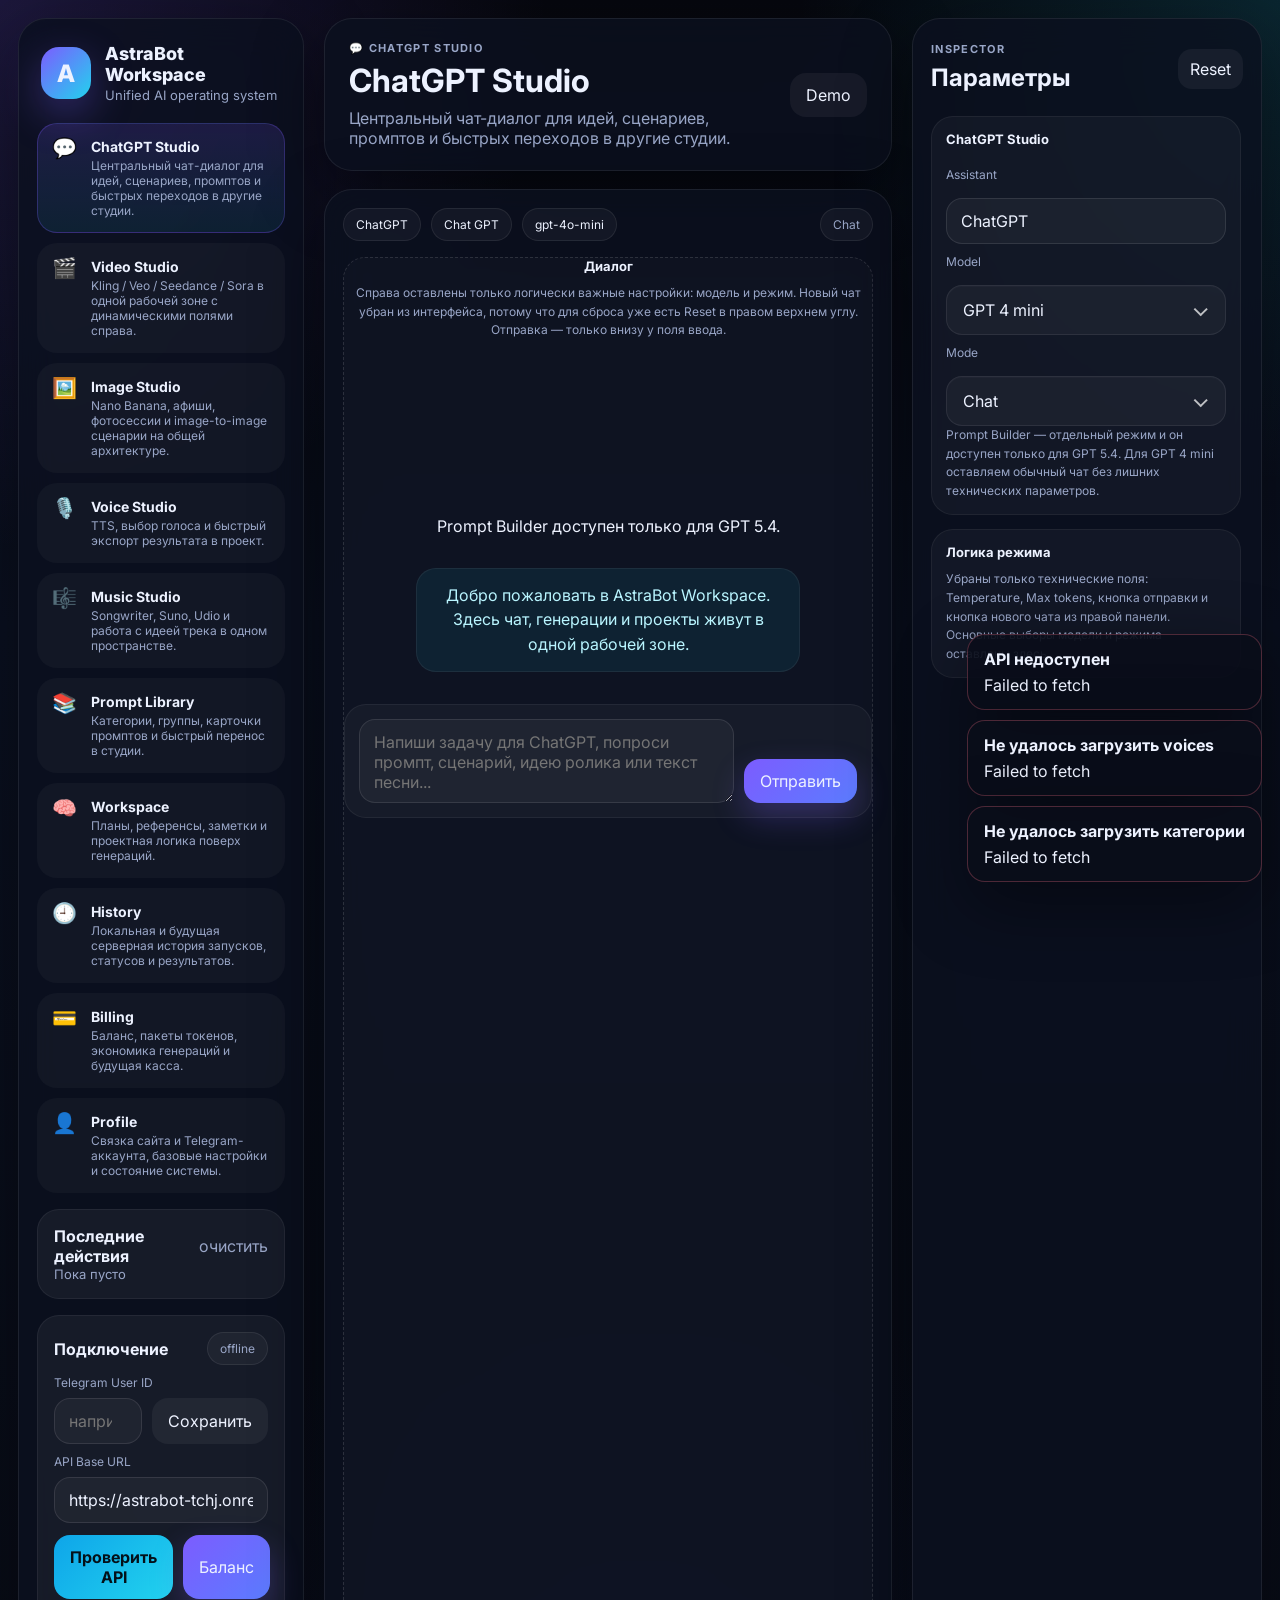
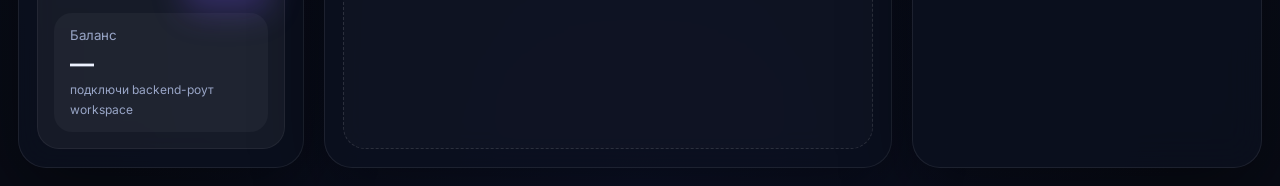
==== web_workspace_frontend/index.html @ 45129659 "Add files via upload" ====
<!doctype html>
<html lang="ru">
<head>
  <meta charset="UTF-8" />
  <meta name="viewport" content="width=device-width, initial-scale=1.0" />
  <title>AstraBot Workspace</title>
  <link rel="preconnect" href="https://fonts.googleapis.com">
  <link rel="preconnect" href="https://fonts.gstatic.com" crossorigin>
  <link href="https://fonts.googleapis.com/css2?family=Inter:wght@400;500;600;700;800&display=swap" rel="stylesheet">
  <link rel="stylesheet" href="./styles.css" />
</head>
<body>
  <div class="shell">
    <aside class="sidebar panel">
      <div class="brand">
        <div class="brand-mark">A</div>
        <div>
          <div class="brand-title">AstraBot Workspace</div>
          <div class="brand-subtitle">Unified AI operating system</div>
        </div>
      </div>

      <nav class="studio-nav" id="studioNav"></nav>

      <div class="soft-panel recent-card">
        <div class="card-head">
          <strong>Последние действия</strong>
          <button id="clearRunsBtn" class="link-btn">очистить</button>
        </div>
        <div id="recentRuns" class="recent-list empty-state">Пока пусто</div>
      </div>

      <div class="account-card soft-panel">
        <div class="card-head">
          <strong>Подключение</strong>
          <span id="apiStatus" class="badge muted">offline</span>
        </div>
        <label class="label">Telegram User ID</label>
        <div class="inline-row">
          <input id="telegramUserId" type="number" placeholder="например 123456789">
          <button id="saveSettingsBtn" class="btn ghost">Сохранить</button>
        </div>
        <label class="label">API Base URL</label>
        <input id="apiBaseUrl" type="text" placeholder="https://astrabot-tchj.onrender.com">
        <div class="actions two-up compact-gap">
          <button id="checkApiBtn" class="btn secondary">Проверить API</button>
          <button id="loadBalanceBtn" class="btn primary">Баланс</button>
        </div>
        <div class="balance-block">
          <small>Баланс</small>
          <strong id="balanceValue">—</strong>
          <span id="balanceHint">подключи backend-роут workspace</span>
        </div>
      </div>
    </aside>

    <main class="stage">
      <header class="topbar panel">
        <div>
          <div class="eyebrow" id="headerEyebrow">Creative AI studio</div>
          <h1 id="headerTitle">ChatGPT Studio</h1>
          <p id="headerSubtitle">Единая рабочая зона: диалоги, генерации, планы, файлы и история.</p>
        </div>
        <div class="topbar-actions">
          <button id="seedDemoBtn" class="btn ghost">Demo</button>
          <button id="globalRunBtn" class="btn primary">Запустить</button>
        </div>
      </header>

      <section class="workspace-shell panel">
        <div class="workspace-topline">
          <div class="workspace-meta">
            <span class="meta-pill" id="metaStudio">Studio</span>
            <span class="meta-pill" id="metaProvider">Provider</span>
            <span class="meta-pill" id="metaModel">Model</span>
          </div>
          <div class="workspace-meta-right">
            <span class="meta-pill subtle" id="metaMode">Mode</span>
          </div>
        </div>

        <div id="workspaceBody" class="workspace-body"></div>
      </section>
    </main>

    <aside class="inspector panel">
      <div class="inspector-head">
        <div>
          <small class="eyebrow">Inspector</small>
          <h2>Параметры</h2>
        </div>
        <button id="resetStudioBtn" class="btn ghost small">Reset</button>
      </div>
      <div id="inspectorBody" class="inspector-body"></div>
    </aside>
  </div>

  <div id="toastStack" class="toast-stack"></div>
  <script src="./app.js"></script>
</body>
</html>
---- web_workspace_frontend/styles.css ----
:root {
  --bg: #070a13;
  --bg-2: #0d1220;
  --panel: rgba(11, 16, 31, 0.82);
  --panel-2: rgba(255,255,255,0.05);
  --panel-3: rgba(255,255,255,0.035);
  --stroke: rgba(255,255,255,0.08);
  --stroke-strong: rgba(124, 92, 255, 0.34);
  --text: #edf2ff;
  --muted: #99a6c7;
  --primary: #7c5cff;
  --primary-2: #22d3ee;
  --success: #34d399;
  --danger: #fb7185;
  --warning: #fbbf24;
  --shadow: 0 22px 70px rgba(0,0,0,0.42);
  --radius-xl: 28px;
  --radius-lg: 22px;
  --radius-md: 18px;
  --radius-sm: 14px;
}
* { box-sizing: border-box; }
html, body {
  margin: 0;
  min-height: 100%;
  color: var(--text);
  font-family: Inter, system-ui, -apple-system, BlinkMacSystemFont, "Segoe UI", sans-serif;
  background:
    radial-gradient(circle at 0% 0%, rgba(124,92,255,0.19), transparent 25%),
    radial-gradient(circle at 100% 0%, rgba(34,211,238,0.15), transparent 22%),
    radial-gradient(circle at 50% 100%, rgba(18,28,70,0.35), transparent 28%),
    linear-gradient(180deg, #06070e, #0a1020 35%, #080b15 100%);
}
button, input, select, textarea { font: inherit; }
button { cursor: pointer; }
a { color: inherit; }
input, select, textarea {
  width: 100%;
  border: 1px solid var(--stroke);
  background: rgba(255,255,255,0.045);
  color: var(--text);
  border-radius: 16px;
  padding: 13px 14px;
  outline: none;
  transition: .2s ease border-color, .2s ease background, .2s ease transform;
}
input:focus, select:focus, textarea:focus {
  border-color: rgba(124,92,255,.65);
  background: rgba(255,255,255,0.06);
}
textarea { resize: vertical; min-height: 110px; }
.shell {
  min-height: 100vh;
  display: grid;
  grid-template-columns: 310px minmax(0, 1fr) 380px;
  gap: 20px;
  padding: 18px;
}
.panel {
  background: var(--panel);
  border: 1px solid var(--stroke);
  border-radius: var(--radius-xl);
  backdrop-filter: blur(18px);
  box-shadow: var(--shadow);
}
.soft-panel {
  background: var(--panel-2);
  border: 1px solid rgba(255,255,255,0.06);
  border-radius: var(--radius-lg);
}
.sidebar, .inspector { padding: 18px; display: flex; flex-direction: column; gap: 16px; min-height: calc(100vh - 36px); }
.stage { display: grid; grid-template-rows: auto 1fr; gap: 18px; min-height: calc(100vh - 36px); }
.topbar { padding: 22px 24px; display: flex; justify-content: space-between; gap: 18px; align-items: center; }
.brand { display: flex; align-items: center; gap: 14px; padding: 6px 4px 4px; }
.brand-mark {
  width: 52px; height: 52px; border-radius: 18px; display: grid; place-items: center; font-weight: 800; font-size: 24px;
  background: linear-gradient(135deg, var(--primary), var(--primary-2)); box-shadow: 0 14px 40px rgba(124,92,255,.34);
}
.brand-title { font-size: 18px; font-weight: 800; }
.brand-subtitle, .eyebrow, .muted, .helper, .empty-copy, .meta-copy { color: var(--muted); }
.brand-subtitle { font-size: 13px; margin-top: 2px; }
.eyebrow { text-transform: uppercase; letter-spacing: .12em; font-size: 11px; font-weight: 700; }
.topbar h1, .inspector h2 { margin: 6px 0 8px; }
.topbar p { margin: 0; max-width: 760px; color: var(--muted); }
.topbar-actions, .actions, .inline-row { display: flex; gap: 10px; }
.actions.two-up > * { flex: 1; }
.actions.compact-gap { margin-top: 12px; }
.account-card, .recent-card { padding: 16px; }
.card-head, .row-between, .field-head { display: flex; justify-content: space-between; align-items: center; gap: 12px; }
.label { display: block; color: var(--muted); font-size: 12px; margin: 10px 0 8px; }
.balance-block { margin-top: 14px; padding: 14px 16px; border-radius: 18px; background: rgba(255,255,255,0.04); }
.balance-block small { display: block; color: var(--muted); margin-bottom: 6px; }
.balance-block strong { font-size: 24px; display: block; }
.balance-block span { color: var(--muted); font-size: 12px; }
.badge, .meta-pill, .chip, .status-pill {
  display: inline-flex; align-items: center; gap: 8px; border-radius: 999px; padding: 8px 12px; font-size: 12px;
  border: 1px solid var(--stroke); background: rgba(255,255,255,0.04);
}
.badge.muted, .meta-pill.subtle { color: var(--muted); }
.badge.ok { color: var(--success); border-color: rgba(52,211,153,.32); background: rgba(52,211,153,.10); }
.badge.warn { color: var(--warning); border-color: rgba(251,191,36,.32); background: rgba(251,191,36,.10); }
.badge.error { color: var(--danger); border-color: rgba(251,113,133,.32); background: rgba(251,113,133,.10); }
.studio-nav { display: grid; gap: 10px; }
.nav-item {
  display: flex; gap: 14px; padding: 14px; border-radius: 20px; border: 1px solid transparent;
  background: rgba(255,255,255,0.03); color: var(--text); text-align: left; align-items: flex-start;
}
.nav-item.active { background: linear-gradient(180deg, rgba(124,92,255,0.16), rgba(34,211,238,0.09)); border-color: rgba(124,92,255,0.28); }
.nav-emoji { font-size: 20px; line-height: 1; }
.nav-title { display: block; font-size: 14px; font-weight: 700; }
.nav-subtitle { display: block; font-size: 12px; color: var(--muted); margin-top: 3px; }
.workspace-shell { padding: 18px; display: grid; grid-template-rows: auto 1fr; min-height: 0; }
.workspace-topline { display: flex; justify-content: space-between; align-items: center; gap: 16px; margin-bottom: 16px; }
.workspace-meta, .workspace-meta-right { display: flex; gap: 10px; flex-wrap: wrap; }
.workspace-body { min-height: 0; display: grid; }
.workspace-grid { display: grid; grid-template-columns: minmax(0, 1fr) 320px; gap: 16px; min-height: 0; }
.workspace-grid.single { grid-template-columns: minmax(0, 1fr); }
.workspace-main, .workspace-side, .inspector-card, .preview-card, .chat-composer, .planner-card, .asset-card, .result-card, .history-card, .library-card, .billing-card, .profile-card {
  background: rgba(255,255,255,0.035);
  border: 1px solid rgba(255,255,255,0.06);
  border-radius: 22px;
}
.workspace-main, .workspace-side { padding: 16px; }
.workspace-main.scroll, .workspace-side.scroll { overflow: auto; }
.placeholder-stage {
  min-height: 420px; border-radius: 22px; border: 1px dashed rgba(255,255,255,0.12); background: rgba(255,255,255,0.02);
  display: grid; place-items: center; text-align: center; padding: 28px;
}
.placeholder-stage.video { background: linear-gradient(145deg, rgba(124,92,255,0.08), rgba(17,24,39,0.12)); }
.placeholder-stage.image { background: linear-gradient(145deg, rgba(34,211,238,0.08), rgba(17,24,39,0.12)); }
.placeholder-stage.chat { padding: 0; display: flex; flex-direction: column; }
.empty-copy { max-width: 460px; margin: 0 auto; line-height: 1.6; }
.empty-copy strong { display: block; color: var(--text); font-size: 20px; margin-bottom: 10px; }
.preview-media {
  width: 100%; max-height: 420px; object-fit: contain; border-radius: 18px; border: 1px solid rgba(255,255,255,0.06); background: #090c14;
}
.upload-grid, .summary-grid, .stats-grid, .plan-grid { display: grid; gap: 12px; }
.upload-grid.two, .summary-grid.two, .stats-grid.two, .plan-grid.two { grid-template-columns: repeat(2, minmax(0, 1fr)); }
.asset-card, .result-card, .history-card, .library-card, .billing-card, .profile-card, .planner-card, .inspector-card { padding: 14px; }
.asset-card h4, .result-card h4, .history-card h4, .library-card h4, .billing-card h4, .profile-card h4, .planner-card h4, .inspector-card h4 { margin: 0 0 8px; font-size: 14px; }
.asset-card small, .result-card small, .history-card small, .library-card small, .billing-card small, .profile-card small { color: var(--muted); display: block; margin-top: 6px; }
.asset-thumb { width: 100%; height: 160px; border-radius: 16px; object-fit: cover; background: rgba(255,255,255,0.04); border: 1px solid rgba(255,255,255,0.06); }
.asset-empty { min-height: 140px; display: grid; place-items: center; border-radius: 16px; border: 1px dashed rgba(255,255,255,0.12); color: var(--muted); }
.chat-shell { display: grid; grid-template-rows: 1fr auto; min-height: 560px; gap: 14px; }
.chat-feed {
  padding: 18px; overflow: auto; display: flex; flex-direction: column; gap: 12px;
}
.chat-bubble {
  max-width: 78%; padding: 14px 16px; border-radius: 20px; line-height: 1.55; white-space: pre-wrap;
  border: 1px solid rgba(255,255,255,0.06);
}
.chat-bubble.user { align-self: flex-end; background: linear-gradient(145deg, rgba(124,92,255,0.26), rgba(124,92,255,0.10)); }
.chat-bubble.assistant { align-self: flex-start; background: rgba(255,255,255,0.04); }
.chat-bubble.system { align-self: center; background: rgba(34,211,238,0.08); color: #b9f5ff; }
.chat-composer { padding: 14px; display: grid; gap: 12px; }
.quick-chips { display: flex; gap: 8px; flex-wrap: wrap; }
.chip { background: rgba(255,255,255,0.05); border: 1px solid rgba(255,255,255,0.08); color: var(--text); border-radius: 999px; padding: 9px 12px; }
.chip:hover { border-color: rgba(124,92,255,.4); }
.composer-row { display: grid; grid-template-columns: minmax(0, 1fr) auto; gap: 10px; align-items: end; }
.composer-row textarea { min-height: 84px; }
.workspace-side { display: grid; gap: 14px; }
.mini-list { display: grid; gap: 10px; }
.run-item, .prompt-item, .history-item, .plan-item {
  padding: 12px 14px; border-radius: 16px; background: rgba(255,255,255,0.03); border: 1px solid rgba(255,255,255,0.05);
}
.run-item strong, .prompt-item strong, .history-item strong, .plan-item strong { display: block; margin-bottom: 6px; font-size: 13px; }
.run-item small, .prompt-item small, .history-item small, .plan-item small { color: var(--muted); display: block; }
.link-row, .pill-row, .field-grid, .toggle-row { display: grid; gap: 10px; }
.field-grid.two { grid-template-columns: repeat(2, minmax(0, 1fr)); }
.toggle-row {
  grid-template-columns: minmax(0, 1fr) auto; align-items: center; padding: 12px 14px; border-radius: 16px; background: rgba(255,255,255,0.035);
}
.switch { position: relative; width: 52px; height: 30px; display: inline-flex; }
.switch input { opacity: 0; position: absolute; inset: 0; }
.switch span { width: 52px; height: 30px; border-radius: 999px; background: rgba(255,255,255,0.10); border: 1px solid rgba(255,255,255,0.08); position: relative; transition: .2s; }
.switch span::after { content: ''; position: absolute; top: 3px; left: 3px; width: 22px; height: 22px; border-radius: 50%; background: white; transition: .2s; }
.switch input:checked + span { background: linear-gradient(135deg,var(--primary),var(--primary-2)); }
.switch input:checked + span::after { transform: translateX(22px); }
.inspector-head { display: flex; justify-content: space-between; gap: 12px; align-items: center; }
.inspector-body { overflow: auto; display: grid; gap: 14px; padding-right: 2px; }
.section-title { font-size: 13px; font-weight: 700; margin-bottom: 10px; }
.input-group { display: grid; gap: 8px; }
.help-text { color: var(--muted); font-size: 12px; line-height: 1.55; }
.btn {
  border: none; color: var(--text); border-radius: 16px; padding: 12px 16px; background: rgba(255,255,255,0.06);
  transition: .18s ease transform, .18s ease opacity, .18s ease background;
}
.btn:hover { transform: translateY(-1px); }
.btn:disabled { opacity: .45; cursor: not-allowed; transform: none; }
.btn.small { padding: 10px 12px; border-radius: 14px; }
.btn.primary { background: linear-gradient(135deg, var(--primary), #5b7cff); box-shadow: 0 14px 32px rgba(124,92,255,0.28); }
.btn.secondary { background: linear-gradient(135deg, #0ea5e9, #22d3ee); color: #041119; font-weight: 700; }
.btn.ghost { background: rgba(255,255,255,0.05); }
.btn.outline { background: transparent; border: 1px solid rgba(255,255,255,0.10); }
.full { width: 100%; }
.link-btn { background: transparent; border: none; color: var(--muted); padding: 0; }
.toast-stack { position: fixed; right: 18px; bottom: 18px; display: grid; gap: 10px; z-index: 1000; }
.toast {
  min-width: 280px; max-width: 360px; padding: 14px 16px; border-radius: 18px; background: rgba(10,14,25,0.92);
  border: 1px solid rgba(255,255,255,0.08); box-shadow: var(--shadow);
}
.toast strong { display: block; margin-bottom: 6px; }
.toast.success { border-color: rgba(52,211,153,.28); }
.toast.error { border-color: rgba(251,113,133,.28); }
.toast.info { border-color: rgba(124,92,255,.28); }
.recent-list { display: grid; gap: 10px; max-height: 280px; overflow: auto; }
.empty-state { color: var(--muted); font-size: 13px; }
.metrics {
  display: grid; grid-template-columns: repeat(3, minmax(0, 1fr)); gap: 10px;
}
.metric {
  padding: 14px; border-radius: 18px; background: rgba(255,255,255,0.04); border: 1px solid rgba(255,255,255,0.05);
}
.metric strong { display: block; font-size: 22px; margin-bottom: 6px; }
.metric span { color: var(--muted); font-size: 12px; }
.tableish { display: grid; gap: 10px; }
.table-row {
  display: grid; grid-template-columns: 120px 1fr auto; gap: 12px; padding: 12px 14px; border-radius: 16px;
  background: rgba(255,255,255,0.03); border: 1px solid rgba(255,255,255,0.05); align-items: center;
}
.kbd { font-family: ui-monospace, SFMono-Regular, Menlo, monospace; padding: 4px 8px; border-radius: 10px; background: rgba(255,255,255,0.06); border: 1px solid rgba(255,255,255,0.08); }
@media (max-width: 1380px) {
  .shell { grid-template-columns: 286px minmax(0, 1fr) 350px; }
}
@media (max-width: 1180px) {
  .shell { grid-template-columns: 1fr; }
  .sidebar, .inspector, .stage { min-height: auto; }
  .workspace-grid { grid-template-columns: 1fr; }
  .topbar { flex-direction: column; align-items: stretch; }
}
@media (max-width: 740px) {
  .shell { padding: 10px; gap: 12px; }
  .panel { border-radius: 22px; }
  .topbar { padding: 18px; }
  .workspace-shell { padding: 14px; }
  .field-grid.two, .upload-grid.two, .summary-grid.two, .plan-grid.two, .stats-grid.two, .metrics { grid-template-columns: 1fr; }
  .composer-row, .inline-row { grid-template-columns: 1fr; display: grid; }
}

.compact-stack { display: grid; gap: 10px; }
.session-summary { margin-top: 12px; }
.muted { color: var(--muted); }
.json-box {
  margin: 0;
  white-space: pre-wrap;
  word-break: break-word;
  font-size: 12px;
  color: #dbe4ff;
  max-height: 260px;
  overflow: auto;
}
input, select, textarea {
  width: 100%;
  border-radius: 16px;
  border: 1px solid rgba(255,255,255,0.10);
  background: rgba(255,255,255,0.04);
  color: var(--text);
  padding: 12px 14px;
  font: inherit;
}
textarea { min-height: 120px; resize: vertical; }
a.btn { text-decoration: none; display: inline-flex; align-items: center; justify-content: center; }
audio { width: 100%; }
code { color: #c7d2fe; }
@media (max-width: 1100px) {
  .shell { grid-template-columns: 1fr; }
  .sidebar, .inspector { order: 2; }
  .stage { order: 1; }
}
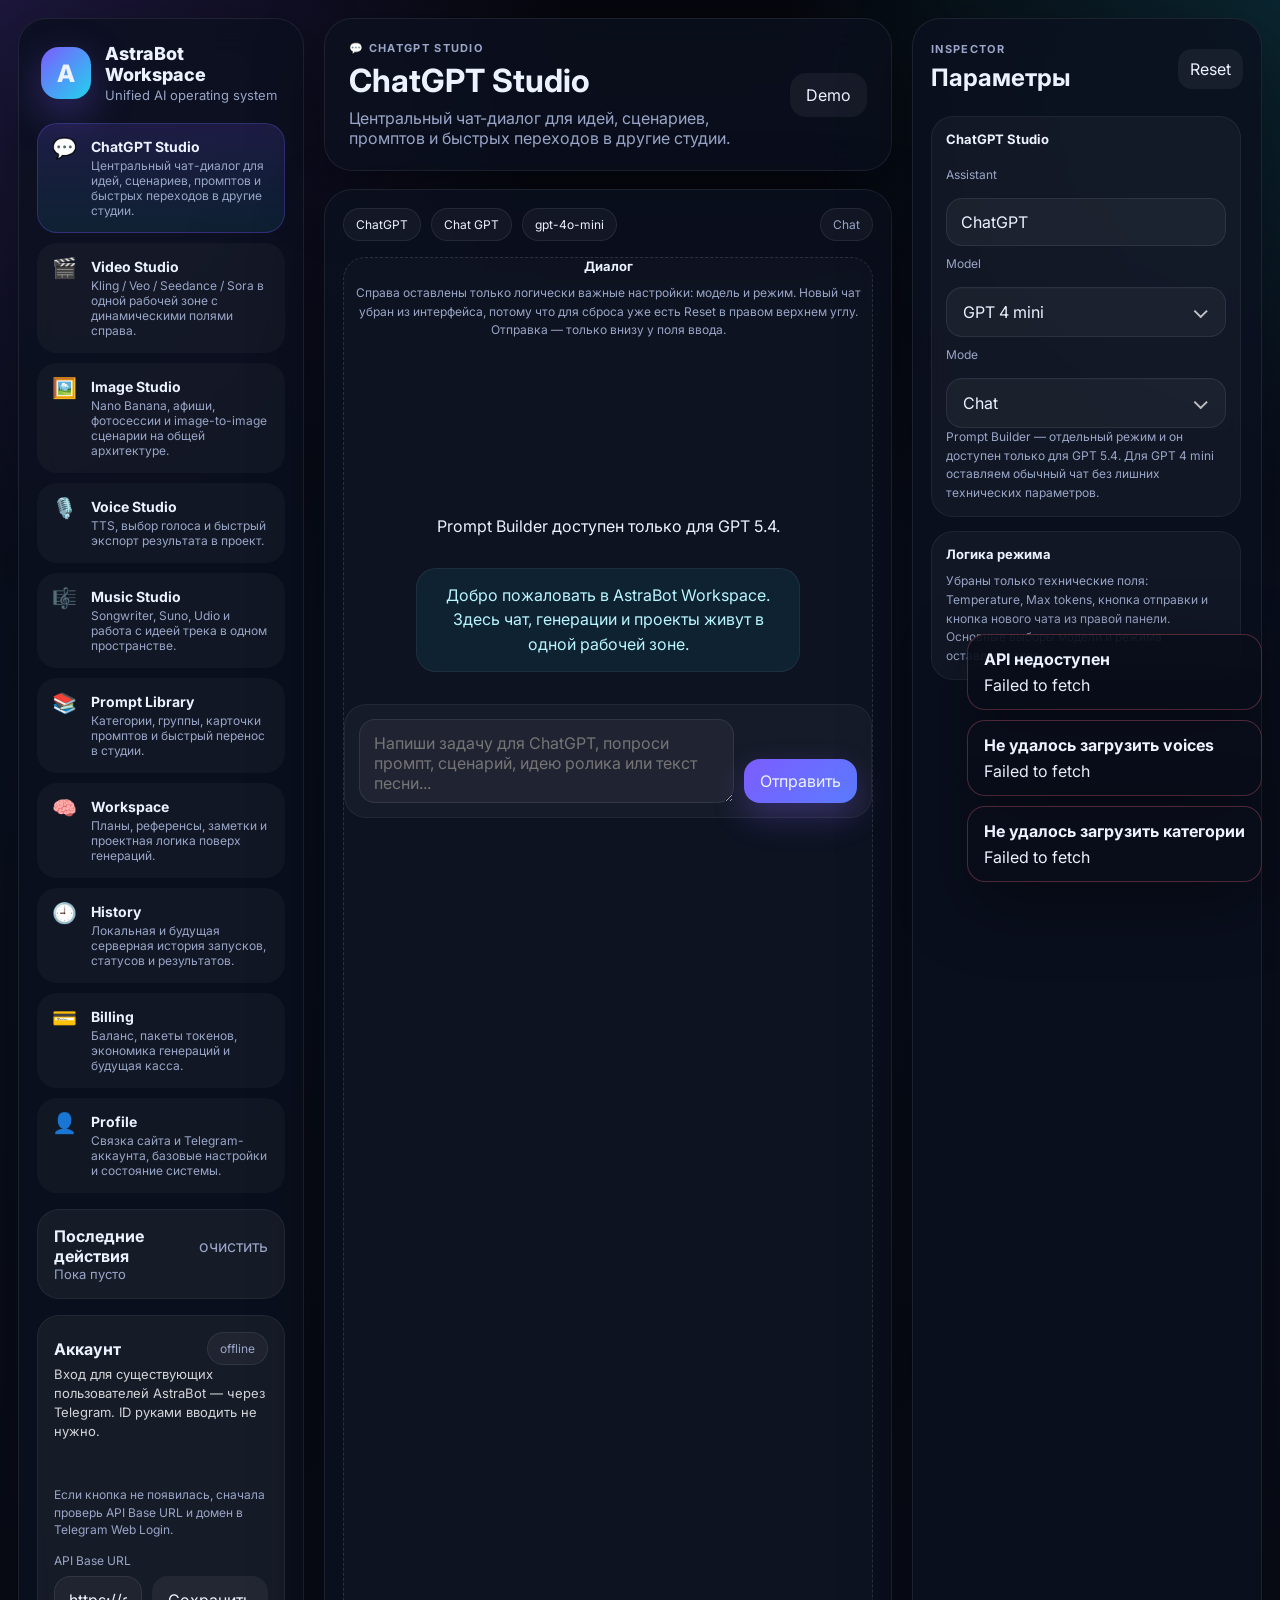
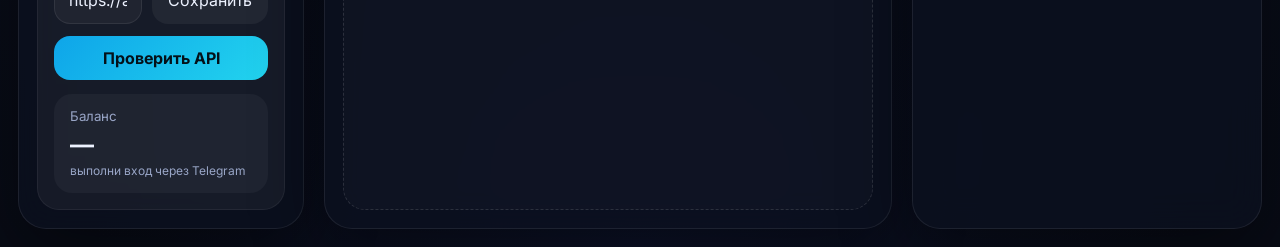
==== commit 1ffc7fd8: "Update index.html" ====
--- a/web_workspace_frontend/index.html
+++ b/web_workspace_frontend/index.html
@@ -32,24 +32,44 @@
 
       <div class="account-card soft-panel">
         <div class="card-head">
-          <strong>Подключение</strong>
+          <strong>Аккаунт</strong>
           <span id="apiStatus" class="badge muted">offline</span>
         </div>
-        <label class="label">Telegram User ID</label>
+
+        <div class="auth-block" id="authBlock">
+          <div id="authGuestView">
+            <div class="auth-copy">Вход для существующих пользователей AstraBot — через Telegram. ID руками вводить не нужно.</div>
+            <div id="telegramLoginMount" class="telegram-login-mount"></div>
+            <div class="auth-help muted">Если кнопка не появилась, сначала проверь API Base URL и домен в Telegram Web Login.</div>
+          </div>
+
+          <div id="authUserView" class="auth-user-view hidden">
+            <div class="auth-user-row">
+              <div class="auth-avatar" id="authAvatar">TG</div>
+              <div>
+                <strong id="authUserName">—</strong>
+                <div class="muted" id="authUserMeta">—</div>
+              </div>
+            </div>
+            <div class="actions two-up compact-gap" style="margin-top:10px;">
+              <button id="loadBalanceBtn" class="btn primary">Баланс</button>
+              <button id="logoutBtn" class="btn ghost">Выйти</button>
+            </div>
+          </div>
+        </div>
+
+        <label class="label">API Base URL</label>
         <div class="inline-row">
-          <input id="telegramUserId" type="number" placeholder="например 123456789">
+          <input id="apiBaseUrl" type="text" placeholder="https://astrabot-tchj.onrender.com">
           <button id="saveSettingsBtn" class="btn ghost">Сохранить</button>
         </div>
-        <label class="label">API Base URL</label>
-        <input id="apiBaseUrl" type="text" placeholder="https://astrabot-tchj.onrender.com">
-        <div class="actions two-up compact-gap">
-          <button id="checkApiBtn" class="btn secondary">Проверить API</button>
-          <button id="loadBalanceBtn" class="btn primary">Баланс</button>
+        <div class="actions compact-gap" style="margin-top:12px;">
+          <button id="checkApiBtn" class="btn secondary full">Проверить API</button>
         </div>
         <div class="balance-block">
           <small>Баланс</small>
           <strong id="balanceValue">—</strong>
-          <span id="balanceHint">подключи backend-роут workspace</span>
+          <span id="balanceHint">выполни вход через Telegram</span>
         </div>
       </div>
     </aside>
--- a/web_workspace_frontend/styles.css
+++ b/web_workspace_frontend/styles.css
@@ -238,33 +238,20 @@
   .composer-row, .inline-row { grid-template-columns: 1fr; display: grid; }
 }
 
-.compact-stack { display: grid; gap: 10px; }
-.session-summary { margin-top: 12px; }
-.muted { color: var(--muted); }
-.json-box {
-  margin: 0;
-  white-space: pre-wrap;
-  word-break: break-word;
-  font-size: 12px;
-  color: #dbe4ff;
-  max-height: 260px;
-  overflow: auto;
-}
-input, select, textarea {
-  width: 100%;
-  border-radius: 16px;
-  border: 1px solid rgba(255,255,255,0.10);
-  background: rgba(255,255,255,0.04);
-  color: var(--text);
-  padding: 12px 14px;
-  font: inherit;
-}
-textarea { min-height: 120px; resize: vertical; }
-a.btn { text-decoration: none; display: inline-flex; align-items: center; justify-content: center; }
-audio { width: 100%; }
-code { color: #c7d2fe; }
-@media (max-width: 1100px) {
-  .shell { grid-template-columns: 1fr; }
-  .sidebar, .inspector { order: 2; }
-  .stage { order: 1; }
-}
+
+
+.hidden { display:none !important; }
+.auth-block { display:grid; gap:10px; margin-bottom:14px; }
+.auth-copy { font-size:13px; line-height:1.45; color:rgba(255,255,255,.82); }
+.telegram-login-mount { min-height:46px; display:flex; align-items:center; }
+.auth-user-view { display:grid; gap:8px; }
+.auth-user-row { display:flex; gap:12px; align-items:center; }
+.auth-avatar {
+  width:42px; height:42px; border-radius:50%;
+  display:grid; place-items:center; font-weight:800;
+  background:linear-gradient(135deg, rgba(111,140,255,.35), rgba(91,224,191,.35));
+  border:1px solid rgba(255,255,255,.12); overflow:hidden;
+}
+.auth-avatar img { width:100%; height:100%; object-fit:cover; }
+.auth-help { font-size:12px; line-height:1.45; }
+.btn.full { width:100%; }
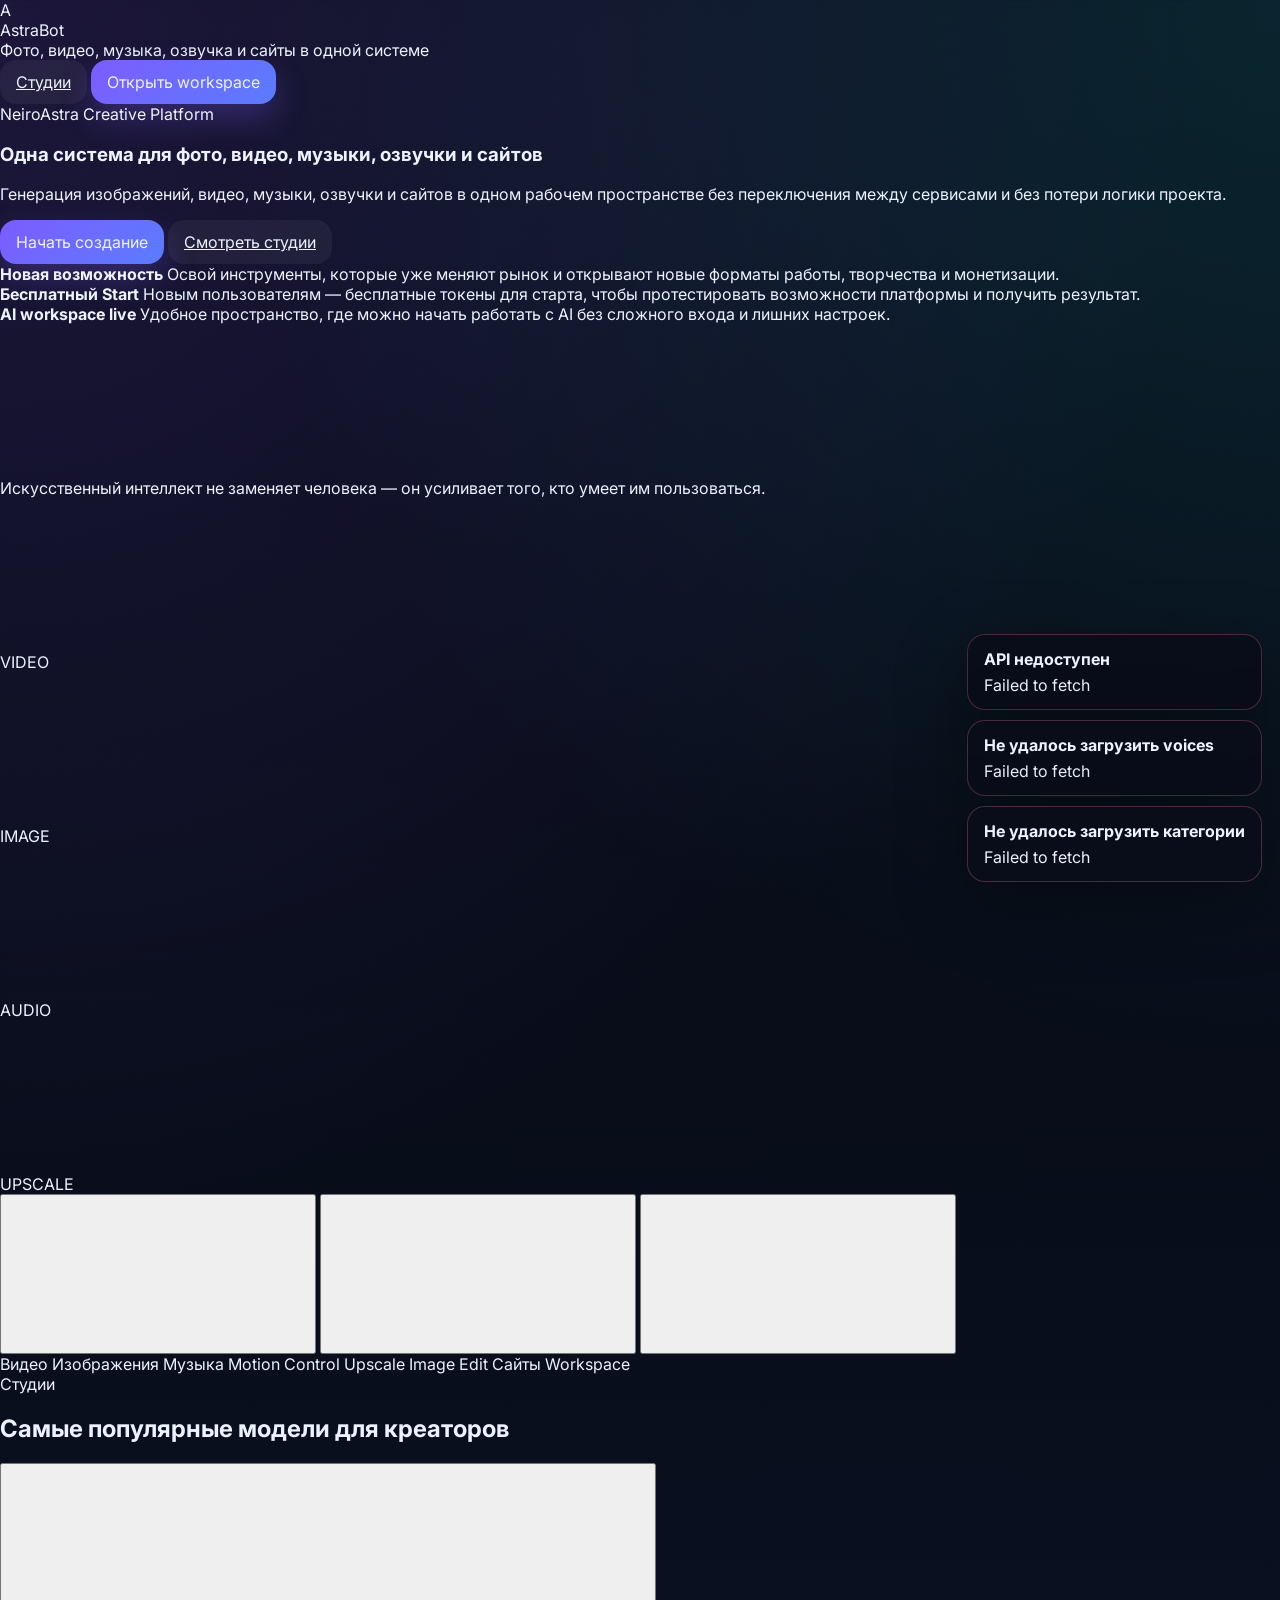
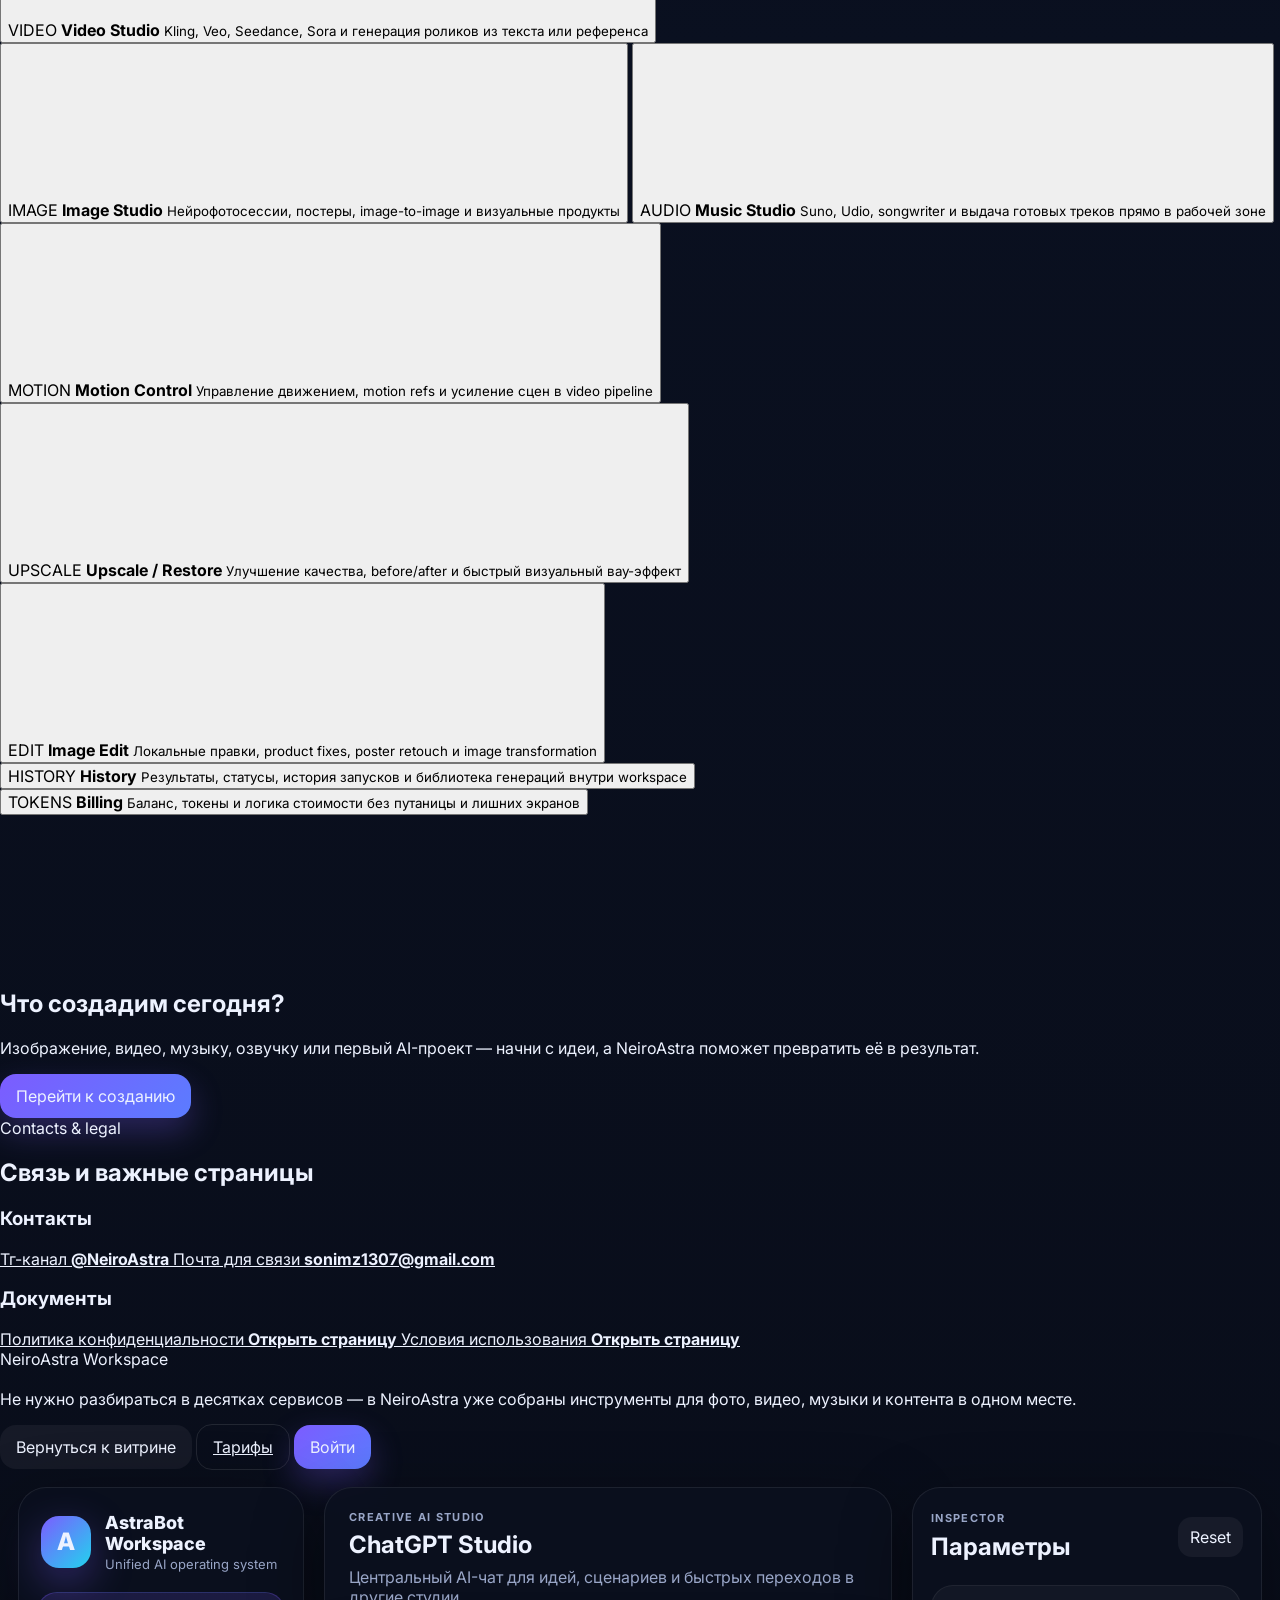
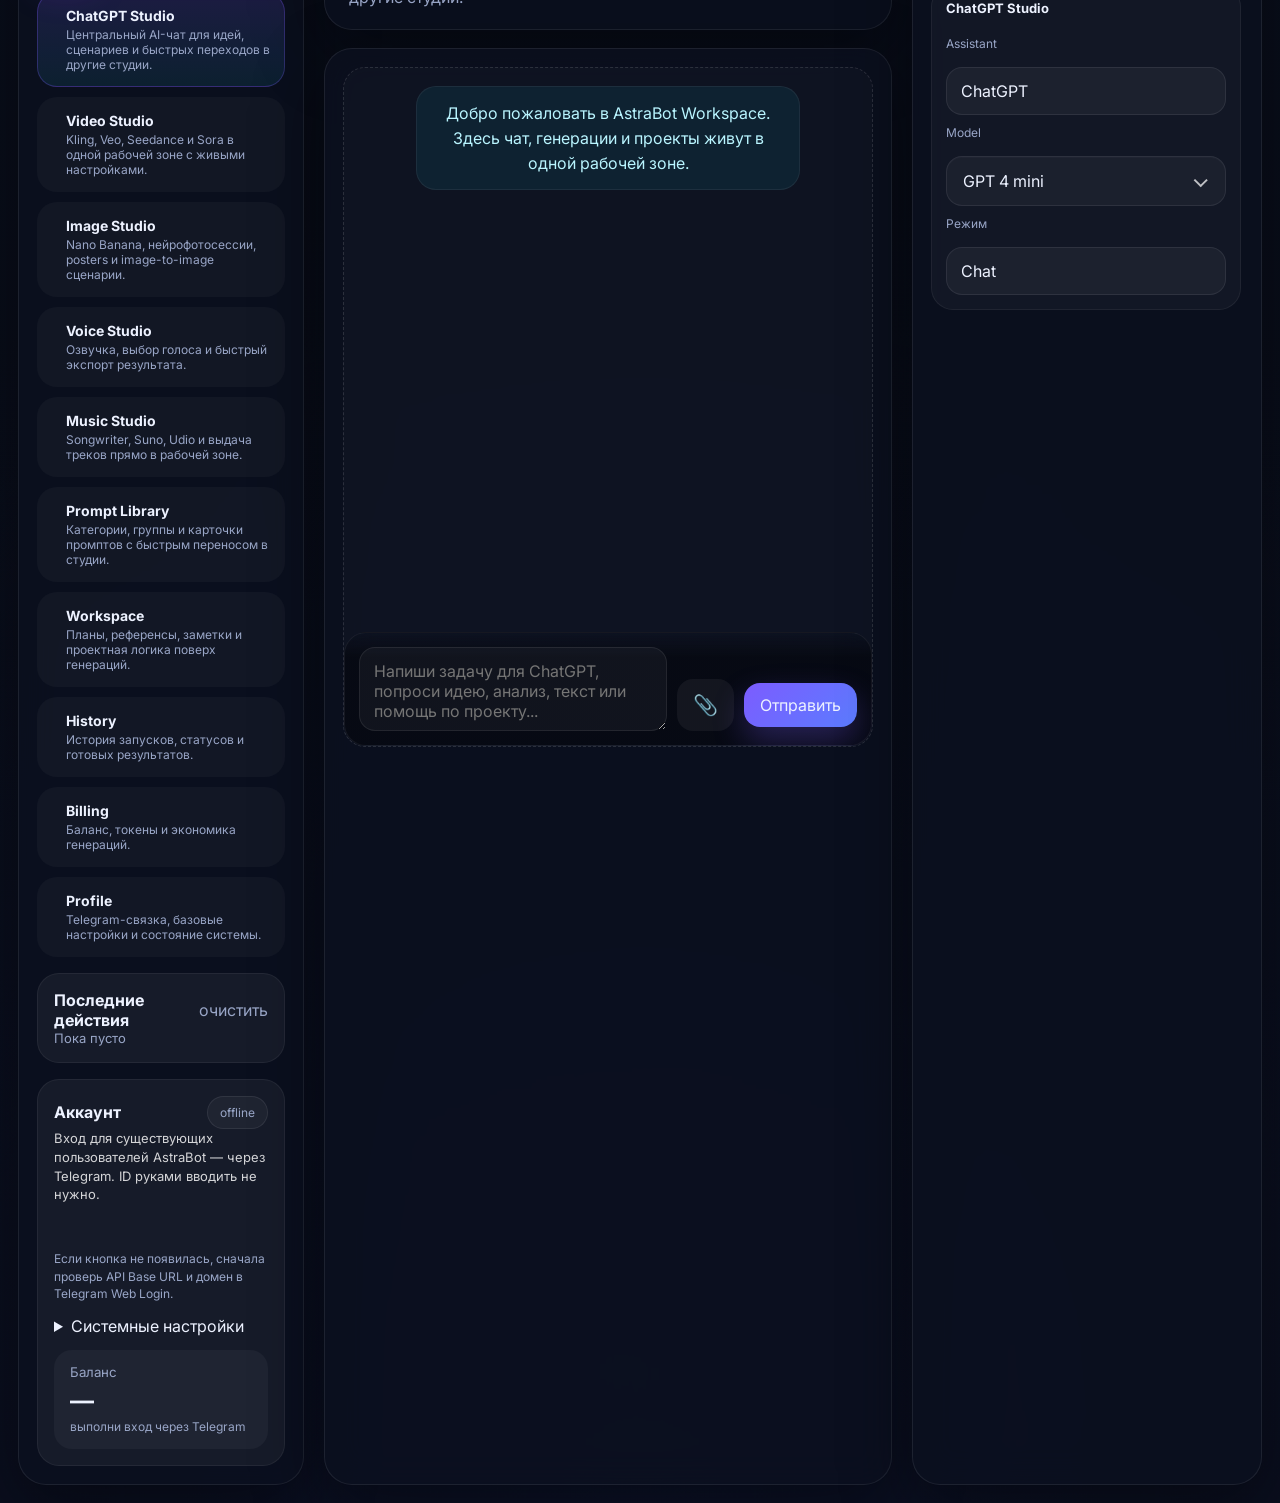
==== commit ec74853d: "Update index.html" ====
--- a/web_workspace_frontend/index.html
+++ b/web_workspace_frontend/index.html
@@ -9,111 +9,361 @@
   <link href="https://fonts.googleapis.com/css2?family=Inter:wght@400;500;600;700;800&display=swap" rel="stylesheet">
   <link rel="stylesheet" href="./styles.css" />
 </head>
-<body>
-  <div class="shell">
-    <aside class="sidebar panel">
-      <div class="brand">
-        <div class="brand-mark">A</div>
+<body class="showcase-view">
+  <header class="site-topbar">
+    <div class="site-topbar__brand">
+      <div class="site-mark">A</div>
+      <div>
+        <div class="site-title">AstraBot</div>
+        <div class="site-subtitle">Фото, видео, музыка, озвучка и сайты в одной системе</div>
+      </div>
+    </div>
+    <div class="site-topbar__actions">
+      <a href="#showcaseStudios" class="btn ghost">Студии</a>
+      <button class="btn primary" data-action="open-workspace" data-studio="video">Открыть workspace</button>
+    </div>
+  </header>
+
+  <main class="site-main">
+    
+    <section id="showcaseView" class="showcase-shell">
+      <section class="showcase-hero">
+        <div class="showcase-hero__copy">
+          <span class="showcase-kicker">NeiroAstra Creative Platform</span>
+          <h1>Одна система для фото, видео, музыки, озвучки и сайтов</h1>
+          <p class="showcase-hero__lead">Генерация изображений, видео, музыки, озвучки и сайтов в одном рабочем пространстве без переключения между сервисами и без потери логики проекта.</p>
+          <div class="showcase-hero__actions">
+            <button class="btn primary" data-action="open-workspace" data-studio="video">Начать создание</button>
+            <a href="#showcaseStudios" class="btn ghost">Смотреть студии</a>
+          </div>
+          <div class="showcase-metrics">
+            <div class="metric-card">
+              <strong>Новая возможность</strong>
+              <span>Освой инструменты, которые уже меняют рынок и открывают новые форматы работы, творчества и монетизации.</span>
+            </div>
+            <div class="metric-card">
+              <strong>Бесплатный Start</strong>
+              <span>Новым пользователям — бесплатные токены для старта, чтобы протестировать возможности платформы и получить результат.</span>
+            </div>
+            <div class="metric-card metric-card--accent metric-card--wide">
+              <strong id="landingStatusPill">Amber showcase live</strong>
+              <span>Удобное пространство, где можно начать работать с AI без сложного входа и лишних настроек.</span>
+            </div>
+          </div>
+        </div>
+
+        <div class="showcase-hero__visual">
+          <article class="hero-media hero-media--primary media-surface">
+            <video class="showcase-video showcase-video--hero" data-autoplay-observe autoplay muted loop playsinline preload="metadata" src="https://storage.yandexcloud.net/astrabot-media-andre/main-video.mp4"></video>
+            <div class="video-scrim"></div>
+            <div class="hero-media__label">Искусственный интеллект не заменяет человека — он усиливает того, кто умеет им пользоваться.</div>
+            <div class="hero-media__content">
+              <span></span>
+              <strong></strong>
+            </div>
+          </article>
+          <div class="hero-stack">
+            <article class="hero-stack-card hero-stack-card--video media-surface">
+              <video class="showcase-video" data-autoplay-observe muted loop playsinline preload="none" src="https://storage.yandexcloud.net/astrabot-media-andre/VIDEO.mp4"></video>
+              <div class="video-scrim"></div>
+              <span>VIDEO</span>
+              <strong></strong>
+            </article>
+            <article class="hero-stack-card hero-stack-card--image media-surface">
+              <video class="showcase-video" data-autoplay-observe muted loop playsinline preload="none" src="https://storage.yandexcloud.net/astrabot-media-andre/Image.mp4"></video>
+              <div class="video-scrim"></div>
+              <span>IMAGE</span>
+              <strong></strong>
+            </article>
+            <article class="hero-stack-card hero-stack-card--audio media-surface">
+              <video class="showcase-video" data-autoplay-observe muted loop playsinline preload="none" src="https://storage.yandexcloud.net/astrabot-media-andre/AUDIO.mp4"></video>
+              <div class="video-scrim"></div>
+              <span>AUDIO</span>
+              <strong></strong>
+            </article>
+            <article class="hero-stack-card hero-stack-card--site media-surface">
+              <video class="showcase-video" data-autoplay-observe muted loop playsinline preload="none" src="https://storage.yandexcloud.net/astrabot-media-andre/upscale.mp4"></video>
+              <div class="video-scrim"></div>
+              <span>UPSCALE</span>
+              <strong></strong>
+            </article>
+          </div>
+        </div>
+      </section>
+
+      <section class="featured-strip">
+        <button class="featured-card media-surface" data-action="open-workspace" data-studio="video">
+          <video class="showcase-video" data-autoplay-observe muted loop playsinline preload="metadata" src="https://storage.yandexcloud.net/astrabot-media-andre/wizzgen-seedance-2-0-sound.mp4"></video>
+          <div class="video-scrim"></div>
+          
+          <strong></strong>
+          <small></small>
+        </button>
+        <button class="featured-card media-surface" data-action="open-workspace" data-studio="image">
+          <video class="showcase-video" data-autoplay-observe muted loop playsinline preload="metadata" src="https://storage.yandexcloud.net/astrabot-media-andre/Nano%20Banana%202-6.mp4"></video>
+          <div class="video-scrim"></div>
+          
+          <strong></strong>
+          <small></small>
+        </button>
+        <button class="featured-card media-surface" data-action="open-workspace" data-studio="video">
+          <video class="showcase-video" data-autoplay-observe muted loop playsinline preload="metadata" src="https://storage.yandexcloud.net/astrabot-media-andre/Kling%203.0-1.mp4"></video>
+          <div class="video-scrim"></div>
+          
+          <strong></strong>
+          <small></small>
+        </button>
+      </section>
+
+      <section class="trust-strip">
+        <span>Видео</span>
+        <span>Изображения</span>
+        <span>Музыка</span>
+        <span>Motion Control</span>
+        <span>Upscale</span>
+        <span>Image Edit</span>
+        <span>Сайты</span>
+        <span>Workspace</span>
+      </section>
+
+      <section id="showcaseStudios" class="showcase-block">
+        <div class="section-head">
+          <div>
+            <span class="section-kicker">Студии</span>
+            <h2>Самые популярные модели для креаторов</h2>
+          </div>
+          <p></p>
+        </div>
+        <div class="showcase-studio-grid showcase-studio-grid--media">
+          <button class="showcase-card showcase-card--video media-surface" data-action="open-workspace" data-studio="video">
+            <video class="showcase-video" data-autoplay-observe muted loop playsinline preload="metadata" src="https://storage.yandexcloud.net/astrabot-media-andre/VIDEO.mp4"></video>
+            <div class="video-scrim"></div>
+            <span class="showcase-card__tag">VIDEO</span>
+            <strong>Video Studio</strong>
+            <small>Kling, Veo, Seedance, Sora и генерация роликов из текста или референса</small>
+          </button>
+          <button class="showcase-card showcase-card--image media-surface" data-action="open-workspace" data-studio="image">
+            <video class="showcase-video" data-autoplay-observe muted loop playsinline preload="metadata" src="https://storage.yandexcloud.net/astrabot-media-andre/Image.mp4"></video>
+            <div class="video-scrim"></div>
+            <span class="showcase-card__tag">IMAGE</span>
+            <strong>Image Studio</strong>
+            <small>Нейрофотосессии, постеры, image-to-image и визуальные продукты</small>
+          </button>
+          <button class="showcase-card showcase-card--music media-surface" data-action="open-workspace" data-studio="music">
+            <video class="showcase-video" data-autoplay-observe muted loop playsinline preload="metadata" src="https://storage.yandexcloud.net/astrabot-media-andre/AUDIO.mp4"></video>
+            <div class="video-scrim"></div>
+            <span class="showcase-card__tag">AUDIO</span>
+            <strong>Music Studio</strong>
+            <small>Suno, Udio, songwriter и выдача готовых треков прямо в рабочей зоне</small>
+          </button>
+          <button class="showcase-card showcase-card--voice media-surface" data-action="open-workspace" data-studio="voice">
+            <video class="showcase-video" data-autoplay-observe muted loop playsinline preload="metadata" src="https://storage.yandexcloud.net/astrabot-media-andre/Motion-control.mp4"></video>
+            <div class="video-scrim"></div>
+            <span class="showcase-card__tag">MOTION</span>
+            <strong>Motion Control</strong>
+            <small>Управление движением, motion refs и усиление сцен в video pipeline</small>
+          </button>
+          <button class="showcase-card showcase-card--sites media-surface" data-action="open-workspace" data-studio="image">
+            <video class="showcase-video" data-autoplay-observe muted loop playsinline preload="metadata" src="https://storage.yandexcloud.net/astrabot-media-andre/upscale.mp4"></video>
+            <div class="video-scrim"></div>
+            <span class="showcase-card__tag">UPSCALE</span>
+            <strong>Upscale / Restore</strong>
+            <small>Улучшение качества, before/after и быстрый визуальный вау-эффект</small>
+          </button>
+          <button class="showcase-card showcase-card--prompts media-surface" data-action="open-workspace" data-studio="image">
+            <video class="showcase-video" data-autoplay-observe muted loop playsinline preload="metadata" src="https://storage.yandexcloud.net/astrabot-media-andre/image-edit-1.mp4"></video>
+            <div class="video-scrim"></div>
+            <span class="showcase-card__tag">EDIT</span>
+            <strong>Image Edit</strong>
+            <small>Локальные правки, product fixes, poster retouch и image transformation</small>
+          </button>
+          <button class="showcase-card showcase-card--history" data-action="open-workspace" data-studio="history">
+            <span class="showcase-card__tag">HISTORY</span>
+            <strong>History</strong>
+            <small>Результаты, статусы, история запусков и библиотека генераций внутри workspace</small>
+          </button>
+          <button class="showcase-card showcase-card--billing" data-action="open-workspace" data-studio="billing">
+            <span class="showcase-card__tag">TOKENS</span>
+            <strong>Billing</strong>
+            <small>Баланс, токены и логика стоимости без путаницы и лишних экранов</small>
+          </button>
+        </div>
+      </section>
+
+      <section class="spotlight-banner media-surface">
+        <video class="showcase-video" data-autoplay-observe muted loop playsinline preload="metadata" src="https://storage.yandexcloud.net/astrabot-media-andre/Kling%203.0-1.mp4"></video>
+        <div class="video-scrim"></div>
         <div>
-          <div class="brand-title">AstraBot Workspace</div>
-          <div class="brand-subtitle">Unified AI operating system</div>
+          
+          <h2>Что создадим сегодня?</h2>
+          <p>Изображение, видео, музыку, озвучку или первый AI-проект — начни с идеи, а NeiroAstra поможет превратить её в результат.                             </p>
+        </div>
+        <button class="btn primary" data-action="open-workspace" data-studio="chat">Перейти к созданию</button>
+      </section>
+      <section class="site-footer-panel">
+        <div class="site-footer-panel__grid">
+          <div class="site-footer-panel__intro">
+            <span class="section-kicker">Contacts & legal</span>
+            <h2>Связь и важные страницы</h2>
+            <p></p>
+          </div>
+
+          <div class="site-footer-panel__group">
+            <h3>Контакты</h3>
+            <div class="site-footer-links">
+              <a class="site-footer-link" href="https://t.me/NeiroAstra" target="_blank" rel="noopener noreferrer">
+                <span>Тг-канал</span>
+                <strong>@NeiroAstra</strong>
+              </a>
+              
+              <a class="site-footer-link" href="mailto:sonimz1307@gmail.com">
+                <span>Почта для связи</span>
+                <strong>sonimz1307@gmail.com</strong>
+              </a>
+            </div>
+          </div>
+
+          <div class="site-footer-panel__group">
+            <h3>Документы</h3>
+            <div class="site-footer-links">
+              <a class="site-footer-link" href="./privacy.html">
+                <span>Политика конфиденциальности</span>
+                <strong>Открыть страницу</strong>
+              </a>
+              <a class="site-footer-link" href="./terms.html">
+                <span>Условия использования</span>
+                <strong>Открыть страницу</strong>
+              </a>
+            </div>
+          </div>
+        </div>
+      </section>
+    </section>
+
+
+    <section id="workspaceSection" class="workspace-section">
+      <div class="workspace-portal-head">
+        <div>
+          <span class="section-kicker">NeiroAstra Workspace</span>
+          <h2></h2>
+          <p>Не нужно разбираться в десятках сервисов — в NeiroAstra уже собраны инструменты для фото, видео, музыки и контента в одном месте.</p>
+        </div>
+        <div class="workspace-portal-actions">
+          <button class="btn ghost" data-action="show-showcase">Вернуться к витрине</button>
+          <a class="btn outline" href="./tariffs.html">Тарифы</a>
+          <button class="btn primary" type="button" data-action="login-placeholder">Войти</button>
         </div>
       </div>
 
-      <nav class="studio-nav" id="studioNav"></nav>
-
-      <div class="soft-panel recent-card">
-        <div class="card-head">
-          <strong>Последние действия</strong>
-          <button id="clearRunsBtn" class="link-btn">очистить</button>
-        </div>
-        <div id="recentRuns" class="recent-list empty-state">Пока пусто</div>
+      <div class="shell">
+        <aside class="sidebar panel">
+          <div class="brand">
+            <div class="brand-mark">A</div>
+            <div>
+              <div class="brand-title">AstraBot Workspace</div>
+              <div class="brand-subtitle">Unified AI operating system</div>
+            </div>
+          </div>
+
+          <nav class="studio-nav" id="studioNav"></nav>
+
+          <div class="soft-panel recent-card">
+            <div class="card-head">
+              <strong>Последние действия</strong>
+              <button id="clearRunsBtn" class="link-btn">очистить</button>
+            </div>
+            <div id="recentRuns" class="recent-list empty-state">Пока пусто</div>
+          </div>
+
+          <div class="account-card soft-panel">
+            <div class="card-head">
+              <strong>Аккаунт</strong>
+              <span id="apiStatus" class="badge muted">offline</span>
+            </div>
+
+            <div class="auth-block" id="authBlock">
+              <div id="authGuestView">
+                <div class="auth-copy">Вход для существующих пользователей AstraBot — через Telegram. ID руками вводить не нужно.</div>
+                <div id="telegramLoginMount" class="telegram-login-mount"></div>
+                <div class="auth-help muted">Если кнопка не появилась, сначала проверь API Base URL и домен в Telegram Web Login.</div>
+              </div>
+
+              <div id="authUserView" class="auth-user-view hidden">
+                <div class="auth-user-row">
+                  <div class="auth-avatar" id="authAvatar">TG</div>
+                  <div>
+                    <strong id="authUserName">—</strong>
+                    <div class="muted" id="authUserMeta">—</div>
+                  </div>
+                </div>
+                <div class="actions two-up compact-gap" style="margin-top:10px;">
+                  <button id="loadBalanceBtn" class="btn primary">Баланс</button>
+                  <button id="logoutBtn" class="btn ghost">Выйти</button>
+                </div>
+              </div>
+            </div>
+
+            <details class="dev-details">
+              <summary>Системные настройки</summary>
+              <label class="label">API Base URL</label>
+              <div class="inline-row">
+                <input id="apiBaseUrl" type="text" placeholder="https://astrabot-tchj.onrender.com">
+                <button id="saveSettingsBtn" class="btn ghost">Сохранить</button>
+              </div>
+              <div class="actions compact-gap" style="margin-top:12px;">
+                <button id="checkApiBtn" class="btn secondary full">Проверить API</button>
+              </div>
+            </details>
+            <div class="balance-block">
+              <small>Баланс</small>
+              <strong id="balanceValue">—</strong>
+              <span id="balanceHint">выполни вход через Telegram</span>
+            </div>
+          </div>
+        </aside>
+
+        <main class="stage">
+          <header class="topbar panel">
+            <div>
+              <div class="eyebrow" id="headerEyebrow">Creative AI studio</div>
+              <h1 id="headerTitle">ChatGPT Studio</h1>
+              <p id="headerSubtitle">Единая рабочая зона: диалоги, генерации, планы, файлы и история.</p>
+            </div>
+            <div class="topbar-actions">
+              <button id="seedDemoBtn" class="btn ghost">Demo</button>
+              <button id="globalRunBtn" class="btn primary">Запустить</button>
+            </div>
+          </header>
+
+          <section class="workspace-shell panel">
+            <div class="workspace-topline">
+              <div class="workspace-meta">
+                <span class="meta-pill" id="metaStudio">Studio</span>
+                <span class="meta-pill" id="metaProvider">Provider</span>
+                <span class="meta-pill" id="metaModel">Model</span>
+              </div>
+              <div class="workspace-meta-right">
+                <span class="meta-pill subtle" id="metaMode">Mode</span>
+              </div>
+            </div>
+
+            <div id="workspaceBody" class="workspace-body"></div>
+          </section>
+        </main>
+
+        <aside class="inspector panel">
+          <div class="inspector-head">
+            <div>
+              <small class="eyebrow">Inspector</small>
+              <h2>Параметры</h2>
+            </div>
+            <button id="resetStudioBtn" class="btn ghost small">Reset</button>
+          </div>
+          <div id="inspectorBody" class="inspector-body"></div>
+        </aside>
       </div>
-
-      <div class="account-card soft-panel">
-        <div class="card-head">
-          <strong>Аккаунт</strong>
-          <span id="apiStatus" class="badge muted">offline</span>
-        </div>
-
-        <div class="auth-block" id="authBlock">
-          <div id="authGuestView">
-            <div class="auth-copy">Вход для существующих пользователей AstraBot — через Telegram. ID руками вводить не нужно.</div>
-            <div id="telegramLoginMount" class="telegram-login-mount"></div>
-            <div class="auth-help muted">Если кнопка не появилась, сначала проверь API Base URL и домен в Telegram Web Login.</div>
-          </div>
-
-          <div id="authUserView" class="auth-user-view hidden">
-            <div class="auth-user-row">
-              <div class="auth-avatar" id="authAvatar">TG</div>
-              <div>
-                <strong id="authUserName">—</strong>
-                <div class="muted" id="authUserMeta">—</div>
-              </div>
-            </div>
-            <div class="actions two-up compact-gap" style="margin-top:10px;">
-              <button id="loadBalanceBtn" class="btn primary">Баланс</button>
-              <button id="logoutBtn" class="btn ghost">Выйти</button>
-            </div>
-          </div>
-        </div>
-
-        <label class="label">API Base URL</label>
-        <div class="inline-row">
-          <input id="apiBaseUrl" type="text" placeholder="https://astrabot-tchj.onrender.com">
-          <button id="saveSettingsBtn" class="btn ghost">Сохранить</button>
-        </div>
-        <div class="actions compact-gap" style="margin-top:12px;">
-          <button id="checkApiBtn" class="btn secondary full">Проверить API</button>
-        </div>
-        <div class="balance-block">
-          <small>Баланс</small>
-          <strong id="balanceValue">—</strong>
-          <span id="balanceHint">выполни вход через Telegram</span>
-        </div>
-      </div>
-    </aside>
-
-    <main class="stage">
-      <header class="topbar panel">
-        <div>
-          <div class="eyebrow" id="headerEyebrow">Creative AI studio</div>
-          <h1 id="headerTitle">ChatGPT Studio</h1>
-          <p id="headerSubtitle">Единая рабочая зона: диалоги, генерации, планы, файлы и история.</p>
-        </div>
-        <div class="topbar-actions">
-          <button id="seedDemoBtn" class="btn ghost">Demo</button>
-          <button id="globalRunBtn" class="btn primary">Запустить</button>
-        </div>
-      </header>
-
-      <section class="workspace-shell panel">
-        <div class="workspace-topline">
-          <div class="workspace-meta">
-            <span class="meta-pill" id="metaStudio">Studio</span>
-            <span class="meta-pill" id="metaProvider">Provider</span>
-            <span class="meta-pill" id="metaModel">Model</span>
-          </div>
-          <div class="workspace-meta-right">
-            <span class="meta-pill subtle" id="metaMode">Mode</span>
-          </div>
-        </div>
-
-        <div id="workspaceBody" class="workspace-body"></div>
-      </section>
-    </main>
-
-    <aside class="inspector panel">
-      <div class="inspector-head">
-        <div>
-          <small class="eyebrow">Inspector</small>
-          <h2>Параметры</h2>
-        </div>
-        <button id="resetStudioBtn" class="btn ghost small">Reset</button>
-      </div>
-      <div id="inspectorBody" class="inspector-body"></div>
-    </aside>
-  </div>
+    </section>
+  </main>
 
   <div id="toastStack" class="toast-stack"></div>
   <script src="./app.js"></script>
--- a/web_workspace_frontend/styles.css
+++ b/web_workspace_frontend/styles.css
@@ -141,11 +141,21 @@
 .asset-card h4, .result-card h4, .history-card h4, .library-card h4, .billing-card h4, .profile-card h4, .planner-card h4, .inspector-card h4 { margin: 0 0 8px; font-size: 14px; }
 .asset-card small, .result-card small, .history-card small, .library-card small, .billing-card small, .profile-card small { color: var(--muted); display: block; margin-top: 6px; }
 .asset-thumb { width: 100%; height: 160px; border-radius: 16px; object-fit: cover; background: rgba(255,255,255,0.04); border: 1px solid rgba(255,255,255,0.06); }
+.asset-thumb.fit-contain { object-fit: contain; background: rgba(9,12,20,0.9); }
 .asset-empty { min-height: 140px; display: grid; place-items: center; border-radius: 16px; border: 1px dashed rgba(255,255,255,0.12); color: var(--muted); }
-.chat-shell { display: grid; grid-template-rows: 1fr auto; min-height: 560px; gap: 14px; }
+.workspace-body,
+.workspace-grid,
+.workspace-main.placeholder-stage.chat,
+.chat-shell { min-height: 0; }
+.workspace-main.placeholder-stage.chat { height: calc(100vh - 220px); overflow: hidden; }
+.chat-shell { display: grid; grid-template-rows: minmax(0, 1fr) auto; height: 100%; min-height: 0; gap: 14px; width: 100%; }
 .chat-feed {
-  padding: 18px; overflow: auto; display: flex; flex-direction: column; gap: 12px;
-}
+  min-height: 0; width: 100%; padding: 18px; overflow: auto; display: flex; flex-direction: column; gap: 12px;
+}
+.chat-bubble-wrap { display: flex; flex-direction: column; gap: 8px; }
+.chat-bubble-wrap.user { align-items: flex-end; }
+.chat-bubble-wrap.assistant { align-items: flex-start; }
+.chat-bubble-wrap.system { align-items: center; }
 .chat-bubble {
   max-width: 78%; padding: 14px 16px; border-radius: 20px; line-height: 1.55; white-space: pre-wrap;
   border: 1px solid rgba(255,255,255,0.06);
@@ -153,12 +163,25 @@
 .chat-bubble.user { align-self: flex-end; background: linear-gradient(145deg, rgba(124,92,255,0.26), rgba(124,92,255,0.10)); }
 .chat-bubble.assistant { align-self: flex-start; background: rgba(255,255,255,0.04); }
 .chat-bubble.system { align-self: center; background: rgba(34,211,238,0.08); color: #b9f5ff; }
-.chat-composer { padding: 14px; display: grid; gap: 12px; }
+.chat-bubble-actions { display: flex; gap: 8px; }
+.chat-composer {
+  position: sticky; bottom: 0; z-index: 6; width: 100%; padding: 14px; display: grid; gap: 12px;
+  border-top: 1px solid rgba(255,255,255,0.06);
+  background: linear-gradient(180deg, rgba(7,10,19,0.10), rgba(7,10,19,0.96) 22%);
+  backdrop-filter: blur(16px);
+}
 .quick-chips { display: flex; gap: 8px; flex-wrap: wrap; }
 .chip { background: rgba(255,255,255,0.05); border: 1px solid rgba(255,255,255,0.08); color: var(--text); border-radius: 999px; padding: 9px 12px; }
 .chip:hover { border-color: rgba(124,92,255,.4); }
-.composer-row { display: grid; grid-template-columns: minmax(0, 1fr) auto; gap: 10px; align-items: end; }
+.composer-row { display: grid; grid-template-columns: minmax(0, 1fr) auto; gap: 10px; align-items: end; width: 100%; }
 .composer-row textarea { min-height: 84px; }
+.composer-actions { display: flex; gap: 10px; align-items: center; }
+.icon-btn { min-width: 52px; height: 52px; display: inline-flex; align-items: center; justify-content: center; font-size: 20px; padding: 0 14px; }
+.chat-attachment-strip { display: flex; flex-wrap: wrap; gap: 8px; }
+.chat-file-pill { display: inline-flex; align-items: center; gap: 8px; padding: 8px 12px; border-radius: 999px; background: rgba(255,255,255,0.05); border: 1px solid rgba(255,255,255,0.08); max-width: 100%; }
+.chat-file-pill span { max-width: 280px; overflow: hidden; text-overflow: ellipsis; white-space: nowrap; }
+.chat-file-pill-remove { border: none; background: transparent; color: var(--muted); cursor: pointer; font-size: 16px; line-height: 1; padding: 0; }
+.chat-file-pill-remove:hover { color: var(--text); }
 .workspace-side { display: grid; gap: 14px; }
 .mini-list { display: grid; gap: 10px; }
 .run-item, .prompt-item, .history-item, .plan-item {
@@ -168,8 +191,37 @@
 .run-item small, .prompt-item small, .history-item small, .plan-item small { color: var(--muted); display: block; }
 .link-row, .pill-row, .field-grid, .toggle-row { display: grid; gap: 10px; }
 .field-grid.two { grid-template-columns: repeat(2, minmax(0, 1fr)); }
+.selector-stack { display: grid; gap: 12px; }
 .toggle-row {
   grid-template-columns: minmax(0, 1fr) auto; align-items: center; padding: 12px 14px; border-radius: 16px; background: rgba(255,255,255,0.035);
+}
+.toggle-panel {
+  display: grid;
+  grid-template-columns: minmax(0, 1fr) auto;
+  align-items: center;
+  gap: 16px;
+  padding: 16px 18px;
+  border-radius: 20px;
+  border: 1px solid rgba(255,255,255,0.07);
+  background: linear-gradient(135deg, rgba(255,255,255,0.04), rgba(124,92,255,0.06));
+}
+.toggle-panel.is-active {
+  border-color: rgba(124,92,255,0.32);
+  box-shadow: 0 0 0 1px rgba(124,92,255,0.08) inset, 0 18px 40px rgba(124,92,255,0.12);
+}
+.toggle-panel-copy { display: grid; gap: 8px; }
+.toggle-panel-title-row { display: flex; gap: 10px; align-items: center; flex-wrap: wrap; }
+.toggle-panel-badge {
+  display: inline-flex;
+  align-items: center;
+  padding: 6px 10px;
+  border-radius: 999px;
+  border: 1px solid rgba(124,92,255,0.26);
+  background: rgba(124,92,255,0.14);
+  color: #ddd6fe;
+  font-size: 11px;
+  font-weight: 700;
+  letter-spacing: .02em;
 }
 .switch { position: relative; width: 52px; height: 30px; display: inline-flex; }
 .switch input { opacity: 0; position: absolute; inset: 0; }
@@ -177,10 +229,105 @@
 .switch span::after { content: ''; position: absolute; top: 3px; left: 3px; width: 22px; height: 22px; border-radius: 50%; background: white; transition: .2s; }
 .switch input:checked + span { background: linear-gradient(135deg,var(--primary),var(--primary-2)); }
 .switch input:checked + span::after { transform: translateX(22px); }
+.switch.switch-lg { width: 60px; height: 34px; }
+.switch.switch-lg span { width: 60px; height: 34px; }
+.switch.switch-lg span::after { width: 24px; height: 24px; }
+.switch.switch-lg input:checked + span::after { transform: translateX(26px); }
 .inspector-head { display: flex; justify-content: space-between; gap: 12px; align-items: center; }
 .inspector-body { overflow: auto; display: grid; gap: 14px; padding-right: 2px; }
 .section-title { font-size: 13px; font-weight: 700; margin-bottom: 10px; }
 .input-group { display: grid; gap: 8px; }
+.upload-input-native {
+  position: absolute;
+  width: 1px;
+  height: 1px;
+  margin: -1px;
+  padding: 0;
+  border: 0;
+  clip: rect(0 0 0 0);
+  overflow: hidden;
+}
+.upload-trigger {
+  display: flex;
+  align-items: center;
+  gap: 14px;
+  width: 100%;
+  padding: 14px 16px;
+  border-radius: 18px;
+  border: 1px dashed rgba(124,92,255,0.32);
+  background: linear-gradient(135deg, rgba(124,92,255,0.10), rgba(34,211,238,0.05));
+  cursor: pointer;
+  transition: .18s ease transform, .18s ease border-color, .18s ease background, .18s ease box-shadow;
+}
+.upload-trigger:hover {
+  transform: translateY(-1px);
+  border-color: rgba(124,92,255,0.54);
+  background: linear-gradient(135deg, rgba(124,92,255,0.16), rgba(34,211,238,0.08));
+  box-shadow: 0 16px 34px rgba(124,92,255,0.12);
+}
+.upload-trigger-plus {
+  width: 38px;
+  height: 38px;
+  flex: 0 0 auto;
+  border-radius: 14px;
+  display: grid;
+  place-items: center;
+  font-size: 24px;
+  line-height: 1;
+  color: #f5f3ff;
+  background: linear-gradient(135deg, var(--primary), #5b7cff);
+  box-shadow: 0 12px 24px rgba(124,92,255,0.25);
+}
+.upload-trigger-copy { display: grid; gap: 4px; min-width: 0; }
+.upload-trigger-copy strong { font-size: 14px; }
+.upload-trigger-copy small { color: var(--muted); font-size: 12px; }
+.upload-file-list {
+  display: grid;
+  gap: 8px;
+}
+.upload-file-pill {
+  display: inline-flex;
+  align-items: center;
+  gap: 10px;
+  min-height: 38px;
+  max-width: 100%;
+  padding: 9px 12px;
+  border-radius: 14px;
+  border: 1px solid rgba(255,255,255,0.08);
+  background: rgba(255,255,255,0.04);
+  color: var(--muted);
+  font-size: 12px;
+}
+.upload-file-name {
+  min-width: 0;
+  flex: 1 1 auto;
+  overflow: hidden;
+  text-overflow: ellipsis;
+  white-space: nowrap;
+}
+.upload-file-remove {
+  width: 24px;
+  height: 24px;
+  flex: 0 0 auto;
+  display: inline-grid;
+  place-items: center;
+  border: none;
+  border-radius: 999px;
+  background: rgba(255,255,255,0.08);
+  color: #f8fafc;
+  cursor: pointer;
+  font-size: 16px;
+  line-height: 1;
+  padding: 0;
+}
+.upload-file-remove:hover {
+  background: rgba(255,255,255,0.14);
+}
+.upload-file-pill.has-file {
+  color: var(--text);
+  border-color: rgba(124,92,255,0.24);
+  background: rgba(124,92,255,0.10);
+}
 .help-text { color: var(--muted); font-size: 12px; line-height: 1.55; }
 .btn {
   border: none; color: var(--text); border-radius: 16px; padding: 12px 16px; background: rgba(255,255,255,0.06);
@@ -255,3 +402,975 @@
 .auth-avatar img { width:100%; height:100%; object-fit:cover; }
 .auth-help { font-size:12px; line-height:1.45; }
 .btn.full { width:100%; }
+
+
+.video-loader-shell {
+  width: min(760px, 100%);
+  display: grid;
+  gap: 18px;
+  justify-items: center;
+}
+.video-loader-shell-scan {
+  padding: 22px 18px 8px;
+}
+.video-scan-stage {
+  position: relative;
+  width: min(760px, 100%);
+  min-height: 260px;
+  border-radius: 32px;
+  overflow: hidden;
+  display: grid;
+  place-items: center;
+  background:
+    radial-gradient(circle at 50% 50%, rgba(124,92,255,0.18), transparent 32%),
+    radial-gradient(circle at 50% 10%, rgba(34,211,238,0.08), transparent 28%),
+    linear-gradient(180deg, rgba(10,14,28,0.96), rgba(13,18,35,0.88));
+  border: 1px solid rgba(255,255,255,0.07);
+  box-shadow: inset 0 0 0 1px rgba(124,92,255,0.05), 0 22px 80px rgba(0,0,0,0.32);
+}
+.video-scan-grid,
+.video-scan-sweep,
+.video-scan-glow {
+  position: absolute;
+  inset: 0;
+  pointer-events: none;
+}
+.video-scan-grid {
+  background-image:
+    linear-gradient(rgba(255,255,255,0.03) 1px, transparent 1px),
+    linear-gradient(90deg, rgba(255,255,255,0.03) 1px, transparent 1px);
+  background-size: 34px 34px;
+  mask-image: radial-gradient(circle at 50% 50%, black 32%, transparent 78%);
+  opacity: .36;
+}
+.video-scan-sweep::before {
+  content: "";
+  position: absolute;
+  inset: -15% -10%;
+  background: linear-gradient(180deg, rgba(124,92,255,0), rgba(124,92,255,0.04) 26%, rgba(34,211,238,0.24) 50%, rgba(124,92,255,0.04) 74%, rgba(124,92,255,0));
+  transform: translateY(-60%);
+  animation: astrabotSweep 3.2s ease-in-out infinite;
+}
+.video-scan-glow::before,
+.video-scan-glow::after {
+  content: "";
+  position: absolute;
+  border-radius: 50%;
+  left: 50%;
+  top: 50%;
+  transform: translate(-50%, -50%);
+}
+.video-scan-glow::before {
+  width: 220px;
+  height: 220px;
+  background: radial-gradient(circle, rgba(124,92,255,0.18), transparent 70%);
+  filter: blur(10px);
+}
+.video-scan-glow::after {
+  width: 320px;
+  height: 320px;
+  background: radial-gradient(circle, rgba(34,211,238,0.08), transparent 72%);
+  filter: blur(22px);
+}
+.video-loader {
+  position: relative;
+  width: 164px;
+  height: 164px;
+  display: grid;
+  place-items: center;
+  z-index: 2;
+}
+.video-loader-ring {
+  position: absolute;
+  inset: 0;
+  border-radius: 50%;
+  border: 1px solid rgba(124,92,255,0.22);
+  box-shadow: 0 0 0 1px rgba(124,92,255,0.05) inset, 0 0 42px rgba(124,92,255,0.14);
+  animation: astrabotPulse 2.2s ease-in-out infinite;
+}
+.video-loader-ring.ring-2 {
+  inset: 16px;
+  animation-delay: .35s;
+  border-color: rgba(34,211,238,0.18);
+}
+.video-loader-ring.ring-3 {
+  inset: 32px;
+  animation-delay: .7s;
+  border-color: rgba(255,255,255,0.14);
+}
+.video-loader-core {
+  position: relative;
+  z-index: 2;
+  width: 88px;
+  height: 88px;
+  border-radius: 28px;
+  display: grid;
+  place-items: center;
+  font-size: 28px;
+  color: #f5f3ff;
+  background: radial-gradient(circle at 30% 30%, rgba(124,92,255,0.98), rgba(124,92,255,0.52));
+  box-shadow: 0 18px 42px rgba(124,92,255,0.32), 0 0 0 1px rgba(255,255,255,0.06) inset;
+}
+.video-loader-copy {
+  max-width: 620px;
+  display: grid;
+  gap: 8px;
+  text-align: center;
+}
+.video-loader-copy strong {
+  font-size: 22px;
+  color: var(--text);
+}
+.video-loader-copy div {
+  line-height: 1.65;
+  color: var(--muted);
+}
+.video-scan-meta {
+  display: flex;
+  gap: 10px;
+  flex-wrap: wrap;
+  justify-content: center;
+}
+.video-scan-steps {
+  width: min(620px, 100%);
+  display: grid;
+  gap: 10px;
+}
+.scan-step {
+  display: flex;
+  align-items: center;
+  gap: 12px;
+  padding: 12px 14px;
+  border-radius: 18px;
+  background: rgba(255,255,255,0.035);
+  border: 1px solid rgba(255,255,255,0.05);
+  color: var(--muted);
+}
+.scan-step.active {
+  color: var(--text);
+  border-color: rgba(124,92,255,0.18);
+  background: linear-gradient(180deg, rgba(124,92,255,0.10), rgba(34,211,238,0.05));
+}
+.scan-dot {
+  width: 10px;
+  height: 10px;
+  border-radius: 50%;
+  background: rgba(255,255,255,0.22);
+  box-shadow: 0 0 0 6px rgba(255,255,255,0.02);
+  flex: 0 0 auto;
+}
+.scan-step.active .scan-dot {
+  background: linear-gradient(180deg, rgba(124,92,255,0.95), rgba(34,211,238,0.85));
+  box-shadow: 0 0 0 6px rgba(124,92,255,0.09), 0 0 18px rgba(124,92,255,0.28);
+}
+@keyframes astrabotPulse {
+  0%, 100% { transform: scale(.96); opacity: .72; }
+  50% { transform: scale(1.04); opacity: 1; }
+}
+@keyframes astrabotSweep {
+  0% { transform: translateY(-60%); opacity: 0; }
+  18% { opacity: .9; }
+  50% { opacity: .95; }
+  100% { transform: translateY(62%); opacity: 0; }
+}
+@keyframes astrabotProgress {
+  from { left: -32%; }
+  to { left: 100%; }
+}
+
+
+.history-browser {
+  display: grid;
+  grid-template-columns: minmax(0, 1.1fr) 380px;
+  gap: 16px;
+}
+.history-preview-panel,
+.history-library-panel {
+  background: rgba(255,255,255,0.035);
+  border: 1px solid rgba(255,255,255,0.06);
+  border-radius: 22px;
+  padding: 16px;
+}
+.history-preview-panel {
+  display: grid;
+  gap: 14px;
+}
+.history-preview-media {
+  border-radius: 20px;
+  overflow: hidden;
+  background: rgba(5,8,16,0.82);
+  border: 1px solid rgba(255,255,255,0.06);
+}
+.history-preview-empty {
+  min-height: 320px;
+  border-radius: 20px;
+  display: grid;
+  place-items: center;
+  text-align: center;
+  padding: 24px;
+  border: 1px dashed rgba(255,255,255,0.10);
+  background: linear-gradient(145deg, rgba(124,92,255,0.07), rgba(34,211,238,0.04));
+}
+.history-preview-empty strong {
+  display: block;
+  font-size: 20px;
+  margin-bottom: 8px;
+}
+.history-preview-empty div {
+  color: var(--muted);
+  max-width: 520px;
+  line-height: 1.6;
+}
+.history-library-panel {
+  display: grid;
+  gap: 12px;
+  max-height: 100%;
+}
+.history-library-list {
+  max-height: 760px;
+  overflow: auto;
+  padding-right: 2px;
+}
+.history-library-item,
+.history-item.compact {
+  position: relative;
+  padding: 14px;
+  border-radius: 18px;
+  background: rgba(255,255,255,0.03);
+  border: 1px solid rgba(255,255,255,0.05);
+}
+.history-library-item.active {
+  border-color: rgba(124,92,255,0.34);
+  background: linear-gradient(180deg, rgba(124,92,255,0.10), rgba(34,211,238,0.04));
+  box-shadow: 0 0 0 1px rgba(124,92,255,0.08) inset;
+}
+.history-item-row {
+  display: flex;
+  align-items: flex-start;
+  justify-content: space-between;
+  gap: 12px;
+  padding-right: 42px;
+}
+.history-item-row strong {
+  flex: 1 1 auto;
+  margin: 0;
+  min-width: 0;
+}
+.history-item-row .badge {
+  flex: 0 0 auto;
+  margin-right: 2px;
+}
+.history-preview-details .table-row {
+  grid-template-columns: 120px 1fr auto;
+}
+@media (max-width: 1180px) {
+  .history-browser {
+    grid-template-columns: 1fr;
+  }
+  .history-library-list {
+    max-height: none;
+  }
+}
+
+
+.chat-feed,
+.workspace-main.scroll,
+.workspace-side.scroll,
+.inspector-body,
+.recent-list {
+  scrollbar-width: thin;
+  scrollbar-color: rgba(124,92,255,0.72) rgba(255,255,255,0.06);
+}
+
+.chat-feed::-webkit-scrollbar,
+.workspace-main.scroll::-webkit-scrollbar,
+.workspace-side.scroll::-webkit-scrollbar,
+.inspector-body::-webkit-scrollbar,
+.recent-list::-webkit-scrollbar {
+  width: 10px;
+  height: 10px;
+}
+
+.chat-feed::-webkit-scrollbar-track,
+.workspace-main.scroll::-webkit-scrollbar-track,
+.workspace-side.scroll::-webkit-scrollbar-track,
+.inspector-body::-webkit-scrollbar-track,
+.recent-list::-webkit-scrollbar-track {
+  background: rgba(255,255,255,0.04);
+  border-radius: 999px;
+}
+
+.chat-feed::-webkit-scrollbar-thumb,
+.workspace-main.scroll::-webkit-scrollbar-thumb,
+.workspace-side.scroll::-webkit-scrollbar-thumb,
+.inspector-body::-webkit-scrollbar-thumb,
+.recent-list::-webkit-scrollbar-thumb {
+  background: linear-gradient(180deg, rgba(124,92,255,0.95), rgba(91,124,255,0.85));
+  border-radius: 999px;
+  border: 2px solid rgba(8,12,22,0.65);
+}
+
+.chat-feed::-webkit-scrollbar-thumb:hover,
+.workspace-main.scroll::-webkit-scrollbar-thumb:hover,
+.workspace-side.scroll::-webkit-scrollbar-thumb:hover,
+.inspector-body::-webkit-scrollbar-thumb:hover,
+.recent-list::-webkit-scrollbar-thumb:hover {
+  background: linear-gradient(180deg, rgba(146,118,255,1), rgba(106,140,255,0.95));
+}
+
+.chat-feed::-webkit-scrollbar-button,
+.workspace-main.scroll::-webkit-scrollbar-button,
+.workspace-side.scroll::-webkit-scrollbar-button,
+.inspector-body::-webkit-scrollbar-button,
+.recent-list::-webkit-scrollbar-button {
+  display: none;
+  width: 0;
+  height: 0;
+}
+
+
+.seg-chips { display:flex; flex-wrap:wrap; gap:8px; }
+.seg-chip {
+  border:1px solid var(--line);
+  background: rgba(255,255,255,0.03);
+  color: var(--text);
+  border-radius: 999px;
+  padding: 9px 12px;
+  font: inherit;
+  cursor: pointer;
+  transition: .16s ease;
+}
+.seg-chip:hover { border-color: rgba(124,92,255,0.45); }
+.seg-chip.active {
+  background: linear-gradient(180deg, rgba(124,92,255,0.18), rgba(124,92,255,0.10));
+  border-color: rgba(124,92,255,0.55);
+  box-shadow: 0 0 0 1px rgba(124,92,255,0.18) inset;
+}
+.video-workspace-grid { min-height: 0; }
+.video-workspace-main { display:block; }
+.video-stage-card { padding: 16px; }
+.video-stage-head { display:flex; justify-content:space-between; align-items:flex-start; gap:12px; flex-wrap:wrap; }
+.video-stage-clean { min-height: 480px; }
+.video-stage-result { width:min(980px,100%); display:grid; gap:12px; }
+.video-run-btn.loading { opacity: .78; }
+.history-item.compact.active { border-color: rgba(124,92,255,0.55); box-shadow: 0 0 0 1px rgba(124,92,255,0.14) inset; }
+@media (max-width: 900px) {
+  .video-stage-clean { min-height: 380px; }
+}
+
+.video-stage-card-plain {
+  padding-top: 12px;
+}
+
+.image-workspace-grid { min-height: 0; }
+.image-workspace-main { display: block; }
+.image-stage-card { padding: 16px; }
+.image-stage-card-plain { padding-top: 12px; }
+.image-stage-clean { min-height: 520px; }
+.image-stage-result { width: min(980px, 100%); display: grid; gap: 12px; }
+.image-preview-media { max-height: 560px; }
+.image-loading-shell { width: min(760px, 100%); display: grid; }
+.image-compare-shell { width: min(980px, 100%); display: grid; gap: 10px; }
+.image-compare {
+  --compare-position: 50;
+  position: relative;
+  width: 100%;
+  min-height: 340px;
+  border-radius: 22px;
+  overflow: hidden;
+  border: 1px solid rgba(255,255,255,0.08);
+  background: #090c14;
+  box-shadow: 0 18px 44px rgba(0,0,0,0.28);
+  cursor: ew-resize;
+  touch-action: none;
+}
+.image-compare-image {
+  display: block;
+  width: 100%;
+  height: auto;
+  max-height: 680px;
+  object-fit: contain;
+  user-select: none;
+  pointer-events: none;
+}
+.image-compare-before {
+  width: 100%;
+  height: auto;
+  object-fit: contain;
+}
+.image-compare-after-wrap {
+  position: absolute;
+  inset: 0;
+  width: 100%;
+  overflow: hidden;
+  clip-path: inset(0 calc(100% - (var(--compare-position) * 1%)) 0 0);
+}
+.image-compare-after-wrap .image-compare-after {
+  width: 100%;
+  height: auto;
+  object-fit: contain;
+}
+.image-compare-divider {
+  position: absolute;
+  top: 0;
+  bottom: 0;
+  left: calc(var(--compare-position) * 1%);
+  transform: translateX(-50%);
+  width: 0;
+  border-left: 2px solid rgba(255,255,255,0.86);
+  pointer-events: none;
+  z-index: 3;
+}
+.image-compare-handle {
+  position: absolute;
+  left: 50%;
+  top: 50%;
+  transform: translate(-50%, -50%);
+  width: 54px;
+  height: 54px;
+  border-radius: 999px;
+  display: grid;
+  place-items: center;
+  font-size: 22px;
+  color: #fff;
+  background: rgba(10,16,28,0.90);
+  border: 1px solid rgba(255,255,255,0.18);
+  box-shadow: 0 10px 30px rgba(0,0,0,0.35);
+}
+.image-compare-range {
+  position: absolute;
+  inset: 0;
+  width: 100%;
+  height: 100%;
+  opacity: 0;
+  cursor: ew-resize;
+  z-index: 4;
+  touch-action: none;
+}
+.image-compare.is-dragging {
+  cursor: ew-resize;
+}
+.image-compare.is-dragging .image-compare-handle {
+  transform: translate(-50%, -50%) scale(1.04);
+}
+.image-compare-label {
+  position: absolute;
+  top: 14px;
+  z-index: 2;
+  padding: 8px 12px;
+  border-radius: 999px;
+  font-size: 12px;
+  font-weight: 700;
+  letter-spacing: 0.03em;
+  color: rgba(255,255,255,0.96);
+  background: rgba(8,12,24,0.76);
+  border: 1px solid rgba(255,255,255,0.10);
+  backdrop-filter: blur(8px);
+}
+.image-compare-label.before { left: 14px; }
+.image-compare-label.after { right: 14px; }
+.image-compare-help { text-align: center; }
+@media (max-width: 900px) {
+  .image-stage-clean { min-height: 400px; }
+  .image-compare { min-height: 260px; }
+  .image-compare-handle { width: 46px; height: 46px; font-size: 18px; }
+}
+
+.history-delete-btn {
+  position: absolute;
+  top: 10px;
+  right: 10px;
+  width: 28px;
+  height: 28px;
+  border-radius: 999px;
+  border: 1px solid rgba(255,255,255,0.10);
+  background: rgba(10,16,28,0.92);
+  color: rgba(255,255,255,0.84);
+  font-size: 18px;
+  line-height: 1;
+  display: inline-flex;
+  align-items: center;
+  justify-content: center;
+  cursor: pointer;
+  transition: transform .14s ease, background .14s ease, border-color .14s ease, color .14s ease;
+}
+
+.history-delete-btn:hover {
+  transform: scale(1.04);
+  background: rgba(153,27,27,0.22);
+  border-color: rgba(248,113,113,0.35);
+  color: #fff;
+}
+
+@media (max-width: 520px) {
+  .history-item-row {
+    padding-right: 46px;
+  }
+}
+
+
+.video-editor-block { margin-top: 16px; border: 1px solid rgba(255,255,255,0.08); border-radius: 22px; padding: 18px; background: rgba(10, 14, 24, 0.72); box-shadow: 0 12px 36px rgba(0,0,0,0.25); display: grid; gap: 16px; }
+.video-editor-head, .video-editor-row { display: flex; align-items: center; gap: 12px; }
+.video-editor-row.between, .video-editor-head { justify-content: space-between; }
+.video-editor-grid { display: grid; grid-template-columns: repeat(2, minmax(0, 1fr)); gap: 14px; }
+.video-editor-card, .video-editor-subcard { border: 1px solid rgba(255,255,255,0.08); border-radius: 18px; background: rgba(255,255,255,0.03); padding: 14px; display: grid; gap: 12px; }
+.video-editor-card h4, .video-editor-subcard strong { margin: 0; }
+.video-editor-empty, .video-editor-empty-list { border: 1px dashed rgba(255,255,255,0.16); border-radius: 18px; padding: 18px; color: var(--muted); background: rgba(255,255,255,0.02); }
+.video-editor-empty strong { display: block; margin-bottom: 6px; color: #fff; }
+.video-editor-mini-grid { display: grid; grid-template-columns: repeat(2, minmax(0, 1fr)); gap: 10px; }
+.video-editor-mini-grid label { display: grid; gap: 6px; font-size: 12px; color: var(--muted); }
+.video-editor-mini-grid input,
+.video-editor-card input[type="number"] { width: 100%; }
+.video-editor-range-wrap { display: grid; gap: 8px; }
+.video-editor-range-wrap input[type="range"],
+.video-editor-card input[type="range"] { width: 100%; }
+.video-editor-footer { display: grid; gap: 12px; }
+.video-editor-status { border-radius: 16px; padding: 12px 14px; background: rgba(255,255,255,0.04); border: 1px solid rgba(255,255,255,0.08); }
+.video-editor-status strong { display: block; margin-bottom: 4px; }
+.video-editor-status.completed { border-color: rgba(80, 220, 140, 0.28); }
+.video-editor-status.failed { border-color: rgba(255, 90, 90, 0.28); }
+.video-editor-status.processing,
+.video-editor-status.queued { border-color: rgba(255, 184, 77, 0.28); }
+.video-editor-subcard small, .video-editor-card small { color: var(--muted); }
+@media (max-width: 920px) {
+  .video-editor-grid { grid-template-columns: 1fr; }
+  .video-editor-mini-grid { grid-template-columns: 1fr; }
+}
+
+
+/* Voice Studio */
+.voice-workspace-grid { min-height: 0; align-items: start; }
+.voice-workspace-main {
+  display: flex;
+  flex-direction: column;
+  gap: 16px;
+  align-items: stretch;
+}
+.voice-editor-card,
+.voice-result-card {
+  background: rgba(255,255,255,0.035);
+  border: 1px solid rgba(255,255,255,0.06);
+  border-radius: 22px;
+  padding: 18px;
+}
+
+.voice-editor-card,
+.voice-result-card {
+  flex: 0 0 auto;
+}
+.voice-editor-head {
+  display: flex;
+  justify-content: space-between;
+  align-items: flex-start;
+  gap: 16px;
+  margin-bottom: 14px;
+  flex-wrap: wrap;
+}
+.voice-editor-head h3 { margin: 0 0 8px; font-size: 22px; }
+.voice-editor-head p { margin: 0; color: var(--muted); max-width: 760px; line-height: 1.55; }
+.voice-toolbar-meta { display: flex; gap: 8px; flex-wrap: wrap; }
+.voice-textarea {
+  min-height: 180px;
+  resize: vertical;
+  font-size: 15px;
+  line-height: 1.65;
+}
+.voice-toolbar {
+  display: flex;
+  justify-content: space-between;
+  align-items: center;
+  gap: 14px;
+  margin-top: 14px;
+  flex-wrap: wrap;
+}
+.voice-result-shell { display: grid; gap: 16px; }
+.voice-result-summary {
+  display: grid;
+  gap: 8px;
+  padding: 14px 16px;
+  border-radius: 18px;
+  border: 1px solid rgba(255,255,255,0.07);
+  background: linear-gradient(135deg, rgba(124,92,255,0.10), rgba(34,211,238,0.05));
+}
+.voice-result-summary strong { font-size: 18px; }
+.voice-result-empty {
+  min-height: 120px;
+  border-radius: 18px;
+  border: 1px dashed rgba(255,255,255,0.10);
+  background: rgba(255,255,255,0.02);
+  display: grid;
+  place-items: center;
+  text-align: center;
+  padding: 24px;
+}
+.voice-result-empty strong { display: block; font-size: 20px; margin-bottom: 8px; }
+.voice-audio-player { width: 100%; }
+.voice-side-stack { display: grid; gap: 14px; }
+.voice-voice-grid { display: grid; gap: 10px; grid-template-columns: repeat(2, minmax(0, 1fr)); }
+.voice-card-btn {
+  display: grid;
+  gap: 6px;
+  text-align: left;
+  padding: 14px;
+  border-radius: 18px;
+  border: 1px solid rgba(255,255,255,0.07);
+  background: rgba(255,255,255,0.03);
+  color: var(--text);
+  transition: .18s ease transform, .18s ease border-color, .18s ease background, .18s ease box-shadow;
+}
+.voice-card-btn:hover {
+  transform: translateY(-1px);
+  border-color: rgba(124,92,255,0.30);
+  background: rgba(124,92,255,0.08);
+}
+.voice-card-btn.active {
+  border-color: rgba(124,92,255,0.34);
+  background: linear-gradient(135deg, rgba(124,92,255,0.16), rgba(34,211,238,0.07));
+  box-shadow: 0 12px 28px rgba(124,92,255,0.12);
+}
+.voice-card-btn strong { font-size: 14px; }
+.voice-card-btn span { color: var(--muted); font-size: 12px; }
+@media (max-width: 920px) {
+  .voice-voice-grid { grid-template-columns: 1fr; }
+  .voice-toolbar { align-items: stretch; }
+}
+
+
+.voice-config-card { overflow: hidden; }
+.voice-config-grid { display: grid; gap: 12px; grid-template-columns: 1fr; }
+.voice-config-grid .field-grid,
+.voice-config-grid label,
+.voice-config-grid select { min-width: 0; }
+
+.voice-advanced-card { display: grid; gap: 14px; }
+.voice-range-stack { display: grid; gap: 12px; }
+.voice-range-stack.is-disabled { opacity: 0.72; }
+.voice-range-row {
+  display: grid;
+  gap: 8px;
+  padding: 14px;
+  border-radius: 18px;
+  border: 1px solid rgba(255,255,255,0.07);
+  background: rgba(255,255,255,0.025);
+}
+.voice-range-row small { color: var(--muted); line-height: 1.45; }
+.voice-range-top {
+  display: flex;
+  align-items: center;
+  justify-content: space-between;
+  gap: 12px;
+}
+.voice-range-top span { font-weight: 600; }
+.voice-range-top strong { color: var(--text); }
+.voice-range-row input[type="range"] { width: 100%; }
+.toggle-pill {
+  display: inline-flex;
+  align-items: center;
+  gap: 10px;
+  padding: 12px 14px;
+  border-radius: 16px;
+  border: 1px solid rgba(255,255,255,0.08);
+  background: rgba(255,255,255,0.03);
+  color: var(--text);
+}
+.toggle-pill input { margin: 0; }
+.toggle-pill-voice-setting {
+  display: grid;
+  grid-template-columns: auto 1fr;
+  align-items: start;
+  gap: 12px;
+}
+.toggle-pill-copy {
+  display: grid;
+  gap: 4px;
+  min-width: 0;
+}
+.toggle-pill-copy strong {
+  font-size: 14px;
+  line-height: 1.25;
+  font-weight: 700;
+}
+.toggle-pill-copy small {
+  color: var(--muted);
+  line-height: 1.4;
+}
+
+.voice-history-panel { display: grid; gap: 12px; }
+.voice-history-list { display: grid; gap: 10px; max-height: 420px; overflow: auto; padding-right: 2px; }
+.voice-history-empty {
+  border: 1px dashed rgba(255,255,255,0.12);
+  border-radius: 18px;
+  padding: 14px;
+  color: var(--muted);
+  background: rgba(255,255,255,0.025);
+}
+.voice-history-list .danger { color: #ffb7b7; }
+
+
+
+/* ---- Music Studio ---- */
+.music-workspace-grid { min-height: 0; align-items: start; }
+.music-inspector { display: grid; gap: 12px; }
+
+.music-stage-grid {
+  display: grid;
+  grid-template-columns: minmax(0, 1.35fr) minmax(320px, 0.9fr);
+  gap: 16px;
+  align-items: start;
+}
+.music-stage-main,
+.music-live-column {
+  min-width: 0;
+}
+.music-live-column {
+  display: grid;
+  gap: 12px;
+}
+.music-live-card {
+  display: grid;
+  gap: 12px;
+  padding: 16px;
+  border-radius: 22px;
+  border: 1px solid rgba(255,255,255,0.08);
+  background: rgba(255,255,255,0.03);
+}
+.music-live-status {
+  display: grid;
+  gap: 4px;
+  border-radius: 18px;
+  padding: 14px;
+  border: 1px solid rgba(255,255,255,0.08);
+  background: rgba(255,255,255,0.035);
+}
+.music-live-status strong {
+  display: block;
+  line-height: 1.45;
+}
+.music-live-status small {
+  color: var(--muted);
+}
+.music-live-history {
+  display: grid;
+  gap: 10px;
+}
+.music-history-compact {
+  width: 100%;
+  text-align: left;
+  display: grid;
+  gap: 4px;
+  padding: 12px 14px;
+  border-radius: 16px;
+  border: 1px solid rgba(255,255,255,0.08);
+  background: rgba(255,255,255,0.03);
+  color: var(--text);
+  cursor: pointer;
+  transition: .18s ease;
+}
+.music-history-compact.active,
+.music-history-compact:hover {
+  border-color: rgba(110,231,255,0.34);
+  background: rgba(110,231,255,0.08);
+}
+.music-history-compact small {
+  color: var(--muted);
+}
+.music-ai-switch {
+  display: grid;
+  grid-template-columns: repeat(2, minmax(0, 1fr));
+  gap: 10px;
+  margin-top: 8px;
+}
+.music-ai-pill {
+  display: grid;
+  gap: 6px;
+  text-align: left;
+  padding: 14px 16px;
+  border-radius: 18px;
+  border: 1px solid rgba(255,255,255,0.10);
+  background: rgba(255,255,255,0.03);
+  color: var(--text);
+  cursor: pointer;
+  transition: .18s ease;
+}
+.music-ai-pill:hover {
+  transform: translateY(-1px);
+  border-color: rgba(255,255,255,0.18);
+}
+.music-ai-pill.active {
+  border-color: rgba(122,132,255,0.55);
+  background: linear-gradient(180deg, rgba(122,132,255,0.22), rgba(122,132,255,0.08));
+  box-shadow: 0 10px 24px rgba(0,0,0,0.18);
+}
+.music-ai-title {
+  font-size: 16px;
+  font-weight: 700;
+}
+.music-ai-pill small {
+  color: var(--muted);
+}
+.music-mode-switch {
+  margin-top: 8px;
+}
+.music-mode-switch .segbtn {
+  flex: 1 1 0;
+}
+.music-run-btn {
+  min-height: 48px;
+  font-size: 16px;
+}
+.music-tabs {
+  display: flex;
+  flex-wrap: wrap;
+  gap: 10px;
+  margin-bottom: 16px;
+}
+.music-tab {
+  border: 1px solid rgba(255,255,255,0.10);
+  background: rgba(255,255,255,0.03);
+  color: var(--text);
+  padding: 10px 14px;
+  border-radius: 14px;
+  cursor: pointer;
+  transition: .18s ease;
+}
+.music-tab.active {
+  border-color: rgba(110,231,255,0.40);
+  background: linear-gradient(180deg, rgba(110,231,255,0.16), rgba(110,231,255,0.05));
+  box-shadow: 0 10px 24px rgba(0,0,0,0.18);
+}
+.music-panel {
+  display: grid;
+  gap: 14px;
+  padding: 16px;
+  border-radius: 22px;
+  border: 1px solid rgba(255,255,255,0.08);
+  background: rgba(255,255,255,0.03);
+}
+.music-helper-row,
+.music-selected-meta,
+.music-result-grid {
+  display: grid;
+  gap: 12px;
+}
+.music-result-grid { grid-template-columns: minmax(0, 1.3fr) minmax(280px, 0.9fr); }
+.music-helper-row,
+.music-selected-meta { grid-template-columns: repeat(2, minmax(0, 1fr)); }
+.music-mini-card,
+.music-empty-card,
+.music-warning,
+.music-status-strip,
+.music-history-item,
+.music-track-card {
+  border-radius: 18px;
+  border: 1px solid rgba(255,255,255,0.08);
+  background: rgba(255,255,255,0.03);
+}
+.music-mini-card,
+.music-empty-card,
+.music-warning,
+.music-status-strip,
+.music-history-item { padding: 14px; }
+.music-mini-card strong,
+.music-track-card strong { display: block; margin-bottom: 6px; }
+.music-empty-card,
+.music-mini-card small,
+.music-status-copy small,
+.music-history-item small { color: var(--muted); line-height: 1.45; }
+.music-warning {
+  color: #ffd1d1;
+  background: rgba(255,106,106,0.08);
+  border-color: rgba(255,106,106,0.18);
+}
+.music-chat-thread {
+  display: grid;
+  gap: 10px;
+  max-height: 420px;
+  overflow: auto;
+  padding-right: 2px;
+}
+.music-chat-bubble {
+  max-width: 92%;
+  padding: 12px 14px;
+  border-radius: 18px;
+  border: 1px solid rgba(255,255,255,0.08);
+  line-height: 1.45;
+  white-space: pre-wrap;
+}
+.music-chat-bubble.user {
+  justify-self: end;
+  background: linear-gradient(135deg, rgba(58,168,255,0.22), rgba(110,231,255,0.08));
+}
+.music-chat-bubble.assistant {
+  justify-self: start;
+  background: rgba(255,255,255,0.04);
+}
+.music-chat-composer {
+  display: grid;
+  gap: 12px;
+}
+.music-status-strip {
+  display: flex;
+  align-items: center;
+  justify-content: space-between;
+  gap: 12px;
+}
+.music-status-copy {
+  display: grid;
+  gap: 4px;
+  min-width: 0;
+}
+.music-history-list {
+  display: grid;
+  gap: 10px;
+  max-height: 520px;
+  overflow: auto;
+  padding-right: 2px;
+}
+.music-history-item.active {
+  border-color: rgba(110,231,255,0.34);
+  background: rgba(110,231,255,0.07);
+}
+.music-history-head,
+.music-track-top {
+  display: flex;
+  align-items: center;
+  justify-content: space-between;
+  gap: 12px;
+}
+.music-track-card {
+  padding: 14px;
+  display: grid;
+  gap: 12px;
+}
+.music-track-cover {
+  width: 68px;
+  height: 68px;
+  border-radius: 16px;
+  object-fit: cover;
+  border: 1px solid rgba(255,255,255,0.08);
+  background: rgba(255,255,255,0.04);
+  flex: 0 0 auto;
+}
+.music-track-cover.placeholder {
+  display: grid;
+  place-items: center;
+  color: var(--muted);
+  font-size: 24px;
+}
+.music-track-card audio {
+  width: 100%;
+  border-radius: 14px;
+}
+
+@media (max-width: 1180px) {
+  .music-stage-grid,
+  .music-result-grid,
+  .music-helper-row,
+  .music-selected-meta,
+  .music-ai-switch { grid-template-columns: 1fr; }
+}
+
+@media (max-width: 720px) {
+  .music-tabs { gap: 8px; }
+  .music-tab { flex: 1 1 calc(50% - 8px); text-align: center; }
+}
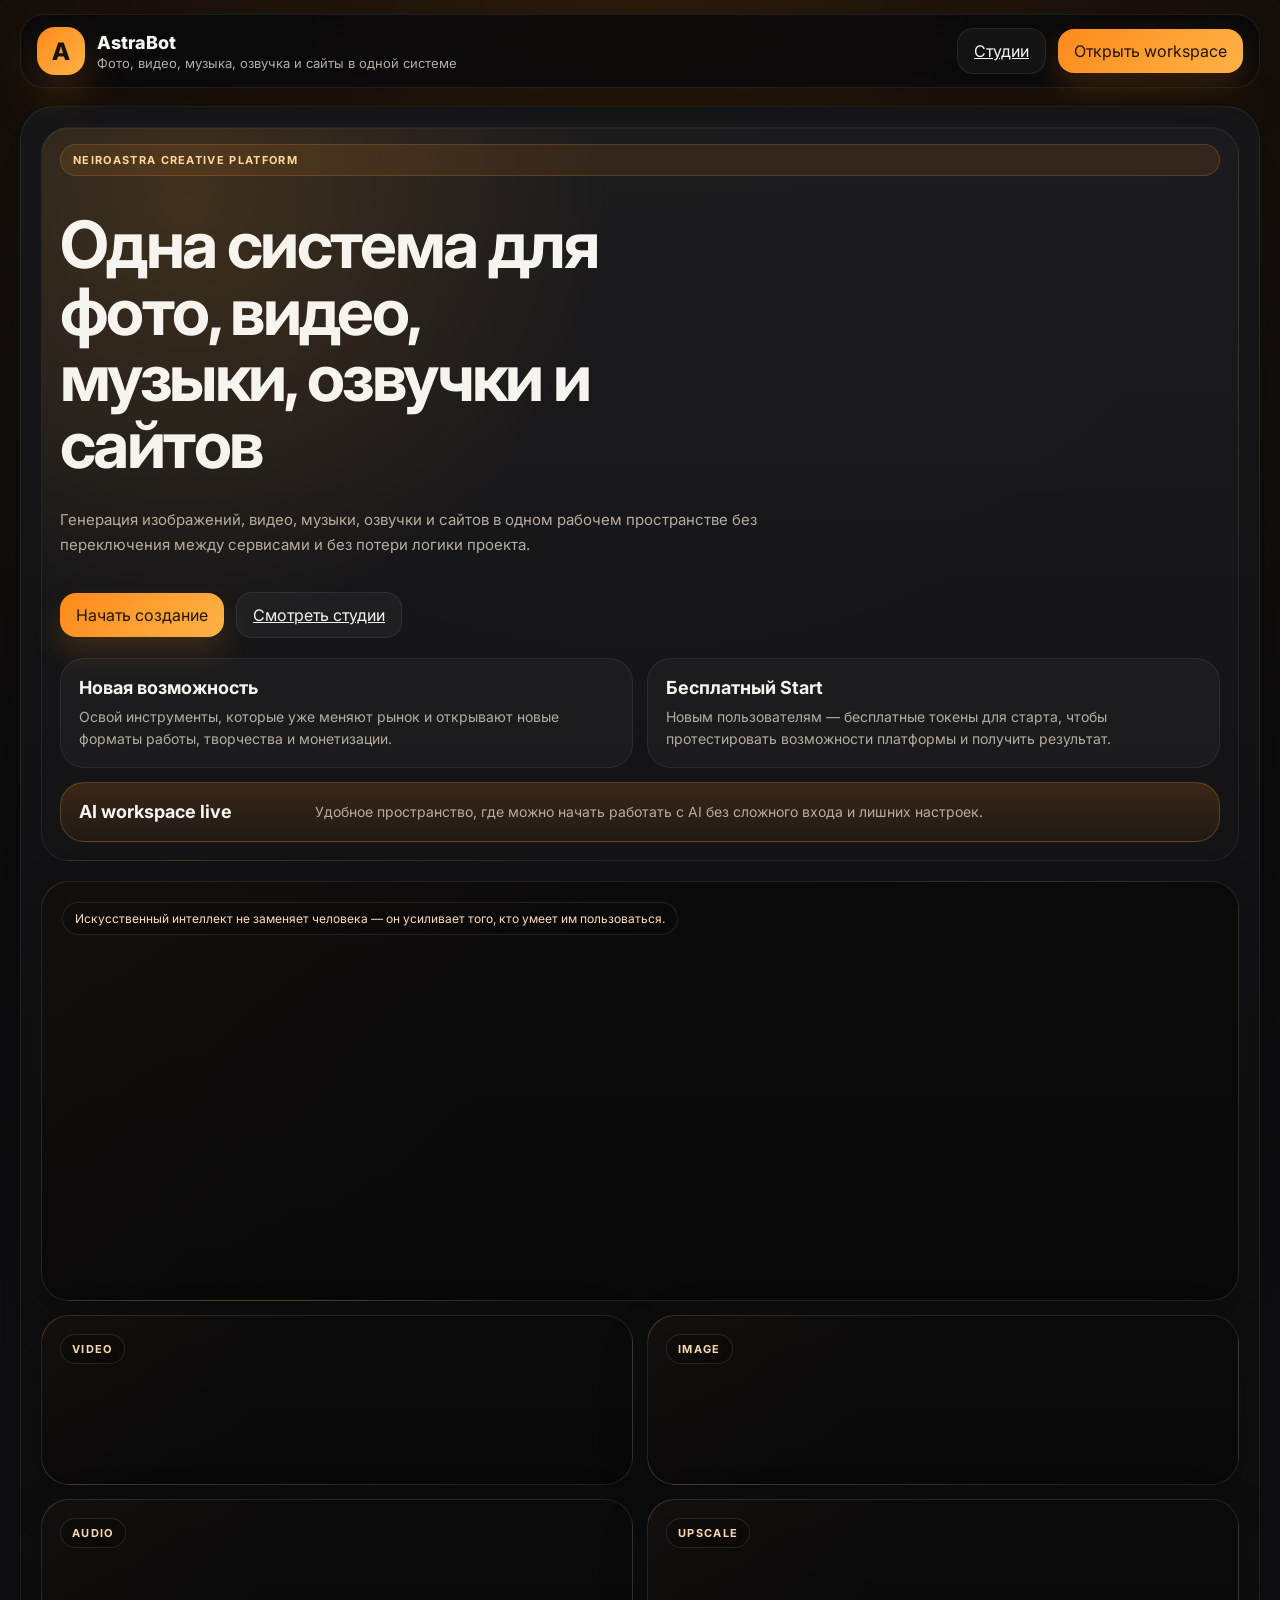
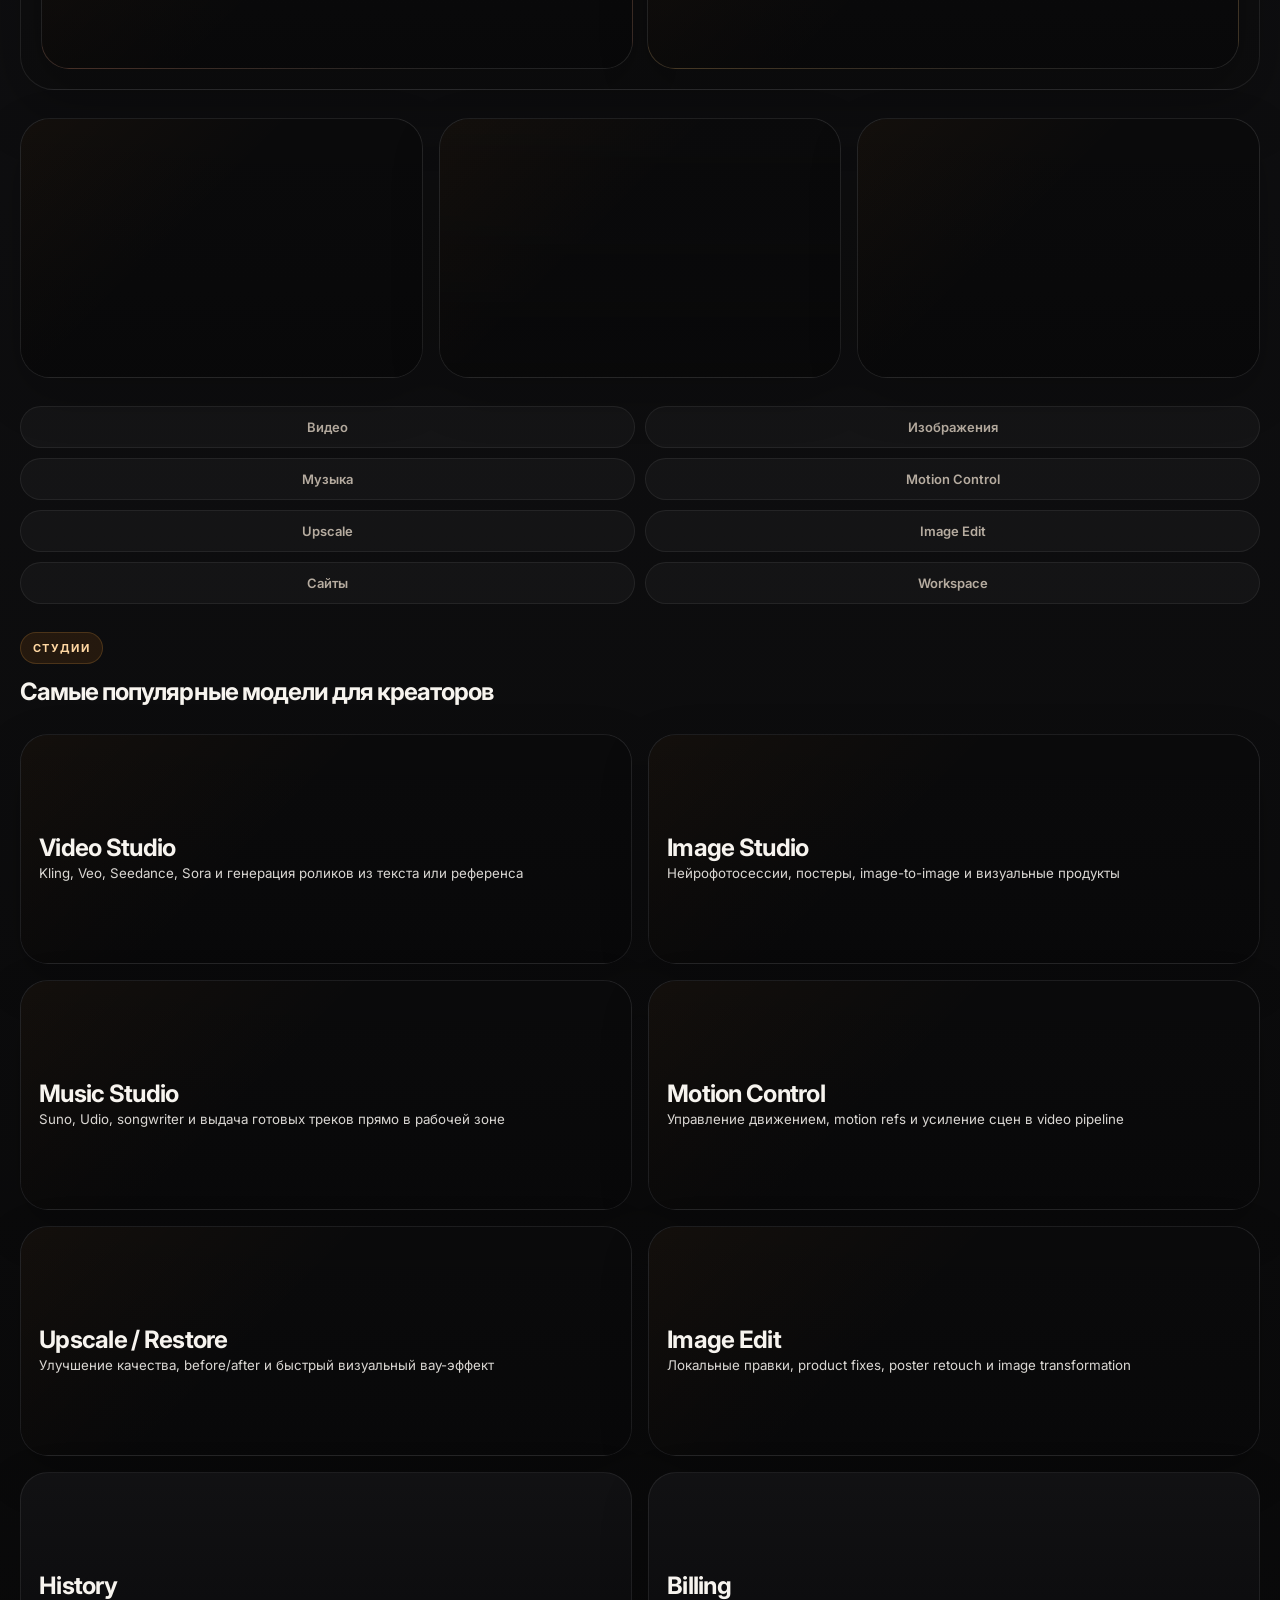
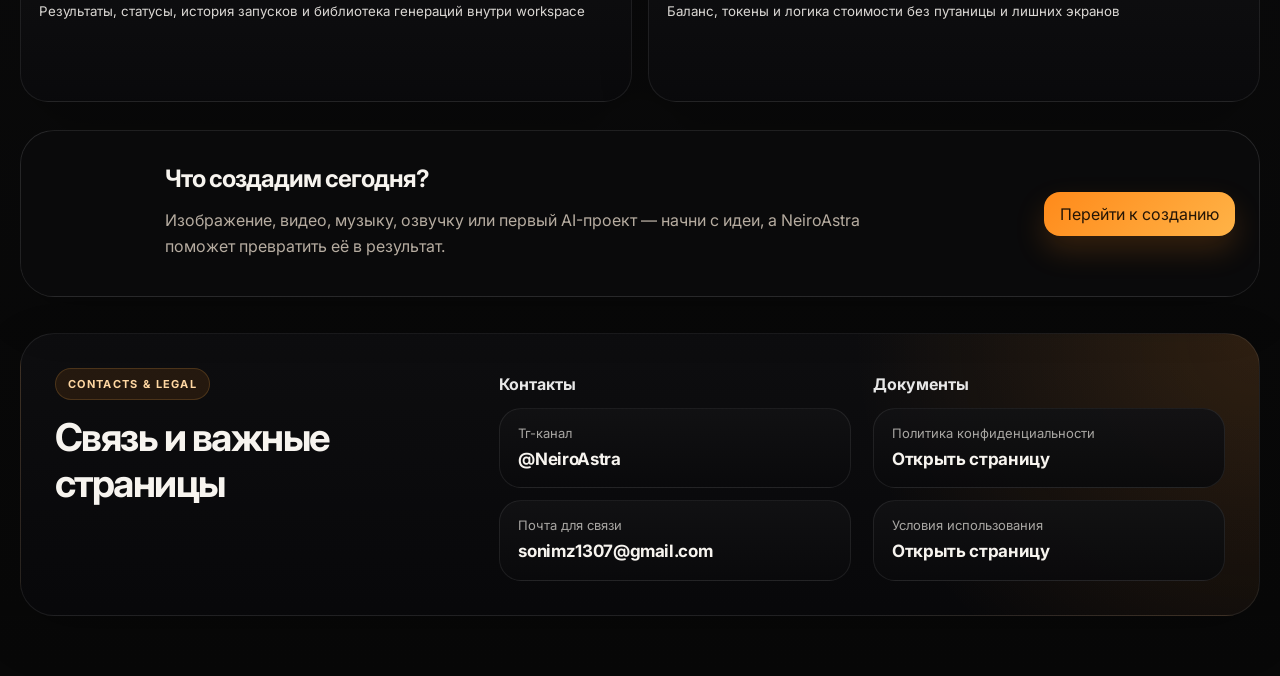
==== commit bf50c55b: "Update index.html" ====
--- a/web_workspace_frontend/index.html
+++ b/web_workspace_frontend/index.html
@@ -156,7 +156,7 @@
             <strong>Music Studio</strong>
             <small>Suno, Udio, songwriter и выдача готовых треков прямо в рабочей зоне</small>
           </button>
-          <button class="showcase-card showcase-card--voice media-surface" data-action="open-workspace" data-studio="voice">
+          <button class="showcase-card showcase-card--voice media-surface" data-action="open-workspace" data-studio="video" data-video-provider="kling" data-video-model="motion-control" data-video-mode="motion_control">
             <video class="showcase-video" data-autoplay-observe muted loop playsinline preload="metadata" src="https://storage.yandexcloud.net/astrabot-media-andre/Motion-control.mp4"></video>
             <div class="video-scrim"></div>
             <span class="showcase-card__tag">MOTION</span>
--- a/web_workspace_frontend/styles.css
+++ b/web_workspace_frontend/styles.css
@@ -272,7 +272,7 @@
   border-radius: 14px;
   display: grid;
   place-items: center;
-  font-size: 24px;
+  font-size: 22px;
   line-height: 1;
   color: #f5f3ff;
   background: linear-gradient(135deg, var(--primary), #5b7cff);
@@ -512,7 +512,7 @@
   box-shadow: 0 18px 42px rgba(124,92,255,0.32), 0 0 0 1px rgba(255,255,255,0.06) inset;
 }
 .video-loader-copy {
-  max-width: 620px;
+  max-width: 560px;
   display: grid;
   gap: 8px;
   text-align: center;
@@ -552,7 +552,7 @@
   background: linear-gradient(180deg, rgba(124,92,255,0.10), rgba(34,211,238,0.05));
 }
 .scan-dot {
-  width: 10px;
+  width: 8px;
   height: 10px;
   border-radius: 50%;
   background: rgba(255,255,255,0.22);
@@ -607,7 +607,7 @@
   display: grid;
   place-items: center;
   text-align: center;
-  padding: 24px;
+  padding: 20px;
   border: 1px dashed rgba(255,255,255,0.10);
   background: linear-gradient(145deg, rgba(124,92,255,0.07), rgba(34,211,238,0.04));
 }
@@ -687,7 +687,7 @@
 .workspace-side.scroll::-webkit-scrollbar,
 .inspector-body::-webkit-scrollbar,
 .recent-list::-webkit-scrollbar {
-  width: 10px;
+  width: 8px;
   height: 10px;
 }
 
@@ -881,7 +881,7 @@
   top: 10px;
   right: 10px;
   width: 28px;
-  height: 28px;
+  height: 18px;
   border-radius: 999px;
   border: 1px solid rgba(255,255,255,0.10);
   background: rgba(10,16,28,0.92);
@@ -1001,7 +1001,7 @@
   display: grid;
   place-items: center;
   text-align: center;
-  padding: 24px;
+  padding: 20px;
 }
 .voice-result-empty strong { display: block; font-size: 20px; margin-bottom: 8px; }
 .voice-audio-player { width: 100%; }
@@ -1215,7 +1215,7 @@
   flex: 1 1 0;
 }
 .music-run-btn {
-  min-height: 48px;
+  min-height: 32px;
   font-size: 16px;
 }
 .music-tabs {
@@ -1282,31 +1282,50 @@
   border-color: rgba(255,106,106,0.18);
 }
 .music-chat-thread {
-  display: grid;
-  gap: 10px;
+  display: flex;
+  flex-direction: column;
+  align-items: flex-start;
+  gap: 12px;
   max-height: 420px;
   overflow: auto;
   padding-right: 2px;
 }
 .music-chat-bubble {
-  max-width: 92%;
-  padding: 12px 14px;
+  display: inline-flex;
+  align-self: flex-start;
+  width: auto;
+  max-width: 78%;
+  min-width: 0;
+  box-sizing: border-box;
+  padding: 10px 14px;
   border-radius: 18px;
   border: 1px solid rgba(255,255,255,0.08);
   line-height: 1.45;
   white-space: pre-wrap;
+  word-break: break-word;
 }
 .music-chat-bubble.user {
-  justify-self: end;
+  align-self: flex-end;
+  max-width: 72%;
   background: linear-gradient(135deg, rgba(58,168,255,0.22), rgba(110,231,255,0.08));
 }
 .music-chat-bubble.assistant {
-  justify-self: start;
-  background: rgba(255,255,255,0.04);
+  align-self: flex-start;
+  max-width: 78%;
+  background: linear-gradient(135deg, rgba(255,186,102,0.12), rgba(255,255,255,0.04));
+  border-color: rgba(255,170,92,0.22);
+  box-shadow: inset 0 1px 0 rgba(255,255,255,0.04);
 }
 .music-chat-composer {
   display: grid;
   gap: 12px;
+  margin-top: 6px;
+  padding-top: 14px;
+  border-top: 1px solid rgba(255,255,255,0.06);
+}
+
+.music-chat-composer #music_songwriterInput {
+  min-height: 112px;
 }
 .music-status-strip {
   display: flex;
@@ -1374,3 +1393,2141 @@
   .music-tabs { gap: 8px; }
   .music-tab { flex: 1 1 calc(50% - 8px); text-align: center; }
 }
+
+
+.shell.music-no-inspector {
+  grid-template-columns: 310px minmax(0, 1fr);
+}
+.shell.music-no-inspector .inspector {
+  display: none;
+}
+
+.music-workspace-main {
+  display: block;
+}
+
+.music-layout-shell {
+  gap: 18px;
+}
+.music-workzone-card,
+.music-primary-settings,
+.music-editor-card {
+  gap: 16px;
+}
+.music-workzone-card {
+  border-color: rgba(255,166,43,0.18);
+  background: linear-gradient(180deg, rgba(255,166,43,0.08), rgba(255,255,255,0.03));
+  box-shadow: 0 16px 40px rgba(0,0,0,0.20);
+}
+.music-workzone-card--clean {
+  gap: 0;
+  padding-top: 10px;
+}
+
+.music-stage {
+  position: relative;
+  min-height: 320px;
+  display: grid;
+  gap: 18px;
+  align-items: center;
+  padding: 20px;
+  border-radius: 26px;
+  overflow: hidden;
+  border: 1px solid rgba(255,255,255,0.07);
+  background:
+    radial-gradient(circle at top left, rgba(255,179,71,0.16), transparent 34%),
+    radial-gradient(circle at bottom right, rgba(124,92,255,0.18), transparent 32%),
+    linear-gradient(180deg, rgba(11,15,28,0.90), rgba(14,18,31,0.76));
+}
+.music-stage::before {
+  content: '';
+  position: absolute;
+  inset: 0;
+  pointer-events: none;
+  background: linear-gradient(135deg, rgba(255,255,255,0.03), transparent 38%, transparent 62%, rgba(255,255,255,0.02));
+}
+.music-stage--empty,
+.music-stage--loading,
+.music-stage--error {
+  grid-template-columns: 1fr;
+  justify-items: center;
+  text-align: center;
+}
+.music-stage--result {
+  min-height: auto;
+  gap: 20px;
+}
+.music-stage-copy,
+.music-stage-result-head,
+.music-stage-track-grid,
+.music-stage-visual {
+  position: relative;
+  z-index: 1;
+}
+.music-stage-copy {
+  display: grid;
+  gap: 12px;
+  align-content: center;
+  justify-items: center;
+}
+.music-stage-kicker {
+  display: inline-flex;
+  align-items: center;
+  width: fit-content;
+  padding: 7px 12px;
+  border-radius: 999px;
+  border: 1px solid rgba(255,255,255,0.10);
+  background: rgba(255,255,255,0.05);
+  color: #ffe3bd;
+  font-size: 11px;
+  font-weight: 800;
+  letter-spacing: .14em;
+  text-transform: uppercase;
+}
+.music-stage-copy h3 {
+  margin: 0;
+  font-size: clamp(22px, 2.2vw, 30px);
+  line-height: 1.02;
+}
+.music-stage-copy p {
+  margin: 0;
+  max-width: 560px;
+  color: rgba(255,255,255,0.78);
+  font-size: 15px;
+  line-height: 1.65;
+}
+.music-stage-visual {
+  width: min(100%, 240px);
+  min-height: 190px;
+  display: grid;
+  place-items: center;
+  margin-inline: auto;
+}
+.music-stage-visual--empty,
+.music-stage-visual--loading,
+.music-stage-visual--error {
+  border-radius: 24px;
+  border: 1px solid rgba(255,255,255,0.06);
+  background: radial-gradient(circle at center, rgba(255,255,255,0.05), rgba(255,255,255,0.01));
+}
+.music-stage-disc,
+.music-stage-orbit {
+  position: absolute;
+  width: 138px;
+  height: 138px;
+  border-radius: 50%;
+}
+.music-stage-disc {
+  border: 12px solid rgba(255,255,255,0.07);
+  box-shadow: inset 0 0 0 18px rgba(255,170,71,0.12), 0 24px 54px rgba(0,0,0,0.32);
+}
+.music-stage-orbit {
+  border: 1px dashed rgba(255,255,255,0.20);
+  animation: musicOrbitSpin 12s linear infinite;
+}
+.music-stage-core {
+  position: absolute;
+  width: 60px;
+  height: 60px;
+  display: grid;
+  place-items: center;
+  border-radius: 50%;
+  background: linear-gradient(180deg, rgba(255,196,118,1), rgba(255,139,51,0.96));
+  color: #1a1307;
+  font-size: 28px;
+  font-weight: 900;
+  box-shadow: 0 16px 34px rgba(255,145,56,0.28);
+}
+.music-stage-core--error {
+  background: linear-gradient(180deg, rgba(255,132,132,1), rgba(255,90,90,0.96));
+  color: #fff;
+}
+.music-stage-bars {
+  position: absolute;
+  bottom: 20px;
+  left: 50%;
+  transform: translateX(-50%);
+  display: flex;
+  align-items: flex-end;
+  gap: 6px;
+  height: 44px;
+}
+.music-stage-bars span {
+  width: 8px;
+  border-radius: 999px;
+  background: linear-gradient(180deg, rgba(255,196,118,0.98), rgba(124,92,255,0.82));
+  box-shadow: 0 10px 20px rgba(124,92,255,0.14);
+  animation: musicStageBar 1.25s ease-in-out infinite;
+}
+.music-stage--empty .music-stage-bars span:nth-child(1) { height: 14px; }
+.music-stage--empty .music-stage-bars span:nth-child(2) { height: 28px; }
+.music-stage--empty .music-stage-bars span:nth-child(3) { height: 20px; }
+.music-stage--empty .music-stage-bars span:nth-child(4) { height: 34px; }
+.music-stage--empty .music-stage-bars span:nth-child(5) { height: 24px; }
+.music-stage--loading .music-stage-bars span { height: 30px; }
+.music-stage-bars span:nth-child(2n) { animation-delay: .15s; }
+.music-stage-bars span:nth-child(3n) { animation-delay: .3s; }
+.music-stage-bars span:nth-child(4n) { animation-delay: .45s; }
+.music-stage-chip-row {
+  display: flex;
+  gap: 10px;
+  flex-wrap: wrap;
+  justify-content: center;
+}
+.music-stage-chip {
+  padding: 9px 12px;
+  border-radius: 999px;
+  border: 1px solid rgba(255,255,255,0.08);
+  background: rgba(255,255,255,0.05);
+  color: rgba(255,255,255,0.86);
+  font-size: 12px;
+  line-height: 1;
+}
+.music-stage-note {
+  color: rgba(255,255,255,0.60);
+  font-size: 13px;
+  line-height: 1.6;
+}
+.music-stage-steps {
+  display: flex;
+  gap: 10px;
+  flex-wrap: wrap;
+  justify-content: center;
+}
+.music-stage-steps span {
+  padding: 9px 12px;
+  border-radius: 14px;
+  border: 1px solid rgba(255,255,255,0.06);
+  background: rgba(255,255,255,0.03);
+  color: rgba(255,255,255,0.56);
+  font-size: 12px;
+  font-weight: 700;
+}
+.music-stage-steps span.done {
+  color: rgba(255,255,255,0.82);
+  background: rgba(255,255,255,0.06);
+}
+.music-stage-steps span.active {
+  color: #fff3e0;
+  border-color: rgba(255,177,79,0.30);
+  background: linear-gradient(180deg, rgba(255,177,79,0.18), rgba(124,92,255,0.12));
+  box-shadow: 0 14px 32px rgba(255,145,56,0.16);
+}
+.music-stage-result-head {
+  display: grid;
+  grid-template-columns: minmax(0, 1fr) auto;
+  gap: 18px;
+  align-items: center;
+}
+.music-stage-count {
+  min-width: 118px;
+  padding: 18px 20px;
+  border-radius: 22px;
+  border: 1px solid rgba(255,255,255,0.08);
+  background: linear-gradient(180deg, rgba(255,255,255,0.06), rgba(255,255,255,0.025));
+  text-align: center;
+}
+.music-stage-count strong {
+  display: block;
+  margin: 0;
+  font-size: 36px;
+  line-height: 1;
+}
+.music-stage-count small {
+  display: block;
+  margin-top: 8px;
+  color: rgba(255,255,255,0.62);
+}
+.music-stage-track-grid {
+  display: grid;
+  grid-template-columns: repeat(auto-fit, minmax(290px, 1fr));
+  gap: 16px;
+}
+.music-track-card--stage {
+  min-height: 100%;
+  padding: 18px;
+  border-radius: 22px;
+  border-color: rgba(255,255,255,0.08);
+  background: linear-gradient(180deg, rgba(255,255,255,0.05), rgba(255,255,255,0.025));
+  box-shadow: 0 24px 46px rgba(0,0,0,0.18);
+}
+.music-track-card--stage audio {
+  margin-top: 12px;
+}
+.music-track-card--stage .music-track-cover {
+  width: 68px;
+  height: 68px;
+  border-radius: 18px;
+}
+.music-track-card--stage .music-lyrics-snippet {
+  background: rgba(8,12,24,0.42);
+}
+@keyframes musicStageBar {
+  0%, 100% { transform: scaleY(.5); opacity: .72; }
+  50% { transform: scaleY(1); opacity: 1; }
+}
+@keyframes musicOrbitSpin {
+  from { transform: rotate(0deg); }
+  to { transform: rotate(360deg); }
+}
+.music-workzone-summary {
+  grid-template-columns: minmax(0, 1fr) auto;
+  align-items: center;
+}
+.music-workzone-summary strong {
+  line-height: 1.35;
+}
+.music-history-inline-note {
+  background: rgba(255,255,255,0.04);
+}
+.music-history-side-card {
+  gap: 12px;
+}
+.music-history-side-list {
+  max-height: 420px;
+}
+.music-editor-card--stage {
+  border-color: rgba(255,255,255,0.11);
+  background: rgba(255,255,255,0.045);
+}
+.music-primary-settings {
+  opacity: 0.96;
+}
+.music-workzone-status {
+  display: grid;
+  grid-template-columns: minmax(0, 1fr) minmax(220px, 0.42fr);
+  gap: 12px;
+  align-items: start;
+}
+.music-primary-settings textarea {
+  min-height: 120px;
+}
+.music-editor-shell {
+  display: grid;
+  gap: 14px;
+}
+.music-editor-shell textarea {
+  min-height: 220px;
+}
+.music-editor-shell--with-advanced textarea {
+  min-height: 160px;
+}
+.music-advanced-card--center {
+  margin-top: 2px;
+  padding: 16px 18px;
+  border-color: rgba(255,255,255,.11);
+  background: linear-gradient(180deg, rgba(255,255,255,.045), rgba(255,255,255,.03));
+}
+.music-advanced-card--center .music-form-grid--advanced {
+  grid-template-columns: repeat(3, minmax(0, 1fr));
+}
+.music-advanced-card--center .music-span-2 {
+  grid-column: 1 / -1;
+}
+.music-advanced-card--center .music-slider-grid {
+  margin-top: 16px;
+}
+.music-aux-tabs {
+  margin-bottom: 4px;
+}
+.music-tools-panel--embedded {
+  padding: 0;
+  border: 0;
+  background: transparent;
+}
+.music-results-grid--history {
+  grid-template-columns: minmax(0, 1.05fr) minmax(320px, 0.95fr);
+}
+.music-inspector-shell {
+  display: flex;
+  flex-direction: column;
+  gap: 12px;
+  min-height: 100%;
+}
+.music-inspector-card {
+  display: grid;
+  gap: 14px;
+}
+.music-inspector-provider {
+  margin-top: 0;
+}
+
+@media (max-width: 980px) {
+  .music-stage--empty,
+  .music-stage--loading,
+  .music-stage--error,
+  .music-stage-result-head {
+    grid-template-columns: 1fr;
+  }
+  .music-stage {
+    min-height: 0;
+    padding: 18px;
+  }
+  .music-stage-visual {
+    min-height: 220px;
+  }
+  .music-stage-copy h3 {
+    font-size: 28px;
+  }
+  .music-stage-count {
+    min-width: 0;
+    width: 100%;
+  }
+}
+.music-inspector-shortcuts {
+  display: grid;
+  gap: 8px;
+}
+.music-inspector-shortcuts .btn {
+  width: 100%;
+  justify-content: flex-start;
+}
+.music-inspector-shortcuts .btn.active {
+  border-color: rgba(255,166,43,.34);
+  background: rgba(255,166,43,.08);
+}
+.music-inspector-run {
+  margin-top: auto;
+}
+.music-inspector-advanced-grid {
+  grid-template-columns: 1fr;
+}
+.music-inspector-advanced-grid .music-span-2 {
+  grid-column: span 1;
+}
+.music-clean-shell {
+  display: grid;
+  gap: 16px;
+}
+.music-setup-card {
+  gap: 16px;
+}
+.music-top-grid,
+.music-form-grid,
+.music-results-grid {
+  display: grid;
+  gap: 12px;
+}
+.music-top-grid {
+  grid-template-columns: minmax(0, 1.05fr) minmax(260px, 0.95fr);
+}
+.music-form-grid {
+  grid-template-columns: repeat(2, minmax(0, 1fr));
+}
+.music-run-strip {
+  display: grid;
+  grid-template-columns: minmax(0, 1fr) minmax(260px, 340px);
+  gap: 12px;
+  align-items: center;
+}
+.music-results-grid {
+  grid-template-columns: minmax(0, 1.1fr) minmax(320px, 0.9fr);
+}
+.music-tabs--clean {
+  margin-bottom: 0;
+}
+.music-panel > .help-text {
+  margin-top: -4px;
+}
+.music-panel textarea {
+  min-height: 140px;
+}
+.music-setup-card textarea {
+  min-height: 96px;
+}
+
+@media (max-width: 1380px) {
+  .shell.music-no-inspector {
+    grid-template-columns: 286px minmax(0, 1fr);
+  }
+}
+@media (max-width: 1180px) {
+  .shell.music-no-inspector {
+    grid-template-columns: 1fr;
+  }
+  .music-top-grid,
+  .music-form-grid,
+  .music-results-grid,
+  .music-run-strip,
+  .music-workzone-status,
+  .music-results-grid--history {
+    grid-template-columns: 1fr;
+  }
+}
+
+/* ===== AstraBot visual refresh ===== */
+:root {
+  --bg: #0b0b0c;
+  --bg-2: #121214;
+  --panel: #141416;
+  --panel-2: #18181c;
+  --panel-3: #1d1d22;
+  --stroke: rgba(255,255,255,0.08);
+  --stroke-strong: rgba(255, 166, 43, 0.38);
+  --text: #f7f4ef;
+  --muted: #b6aca0;
+  --primary: #ff8a1a;
+  --primary-2: #ffb347;
+  --success: #4ade80;
+  --danger: #fb7185;
+  --warning: #fbbf24;
+  --shadow: 0 18px 60px rgba(0, 0, 0, 0.28);
+}
+
+html, body {
+  background:
+    radial-gradient(circle at top, rgba(255, 138, 26, 0.14), transparent 26%),
+    linear-gradient(180deg, #080808 0%, #0f0f11 38%, #080808 100%);
+  color: var(--text);
+}
+
+body::before {
+  content: '';
+  position: fixed;
+  inset: 0;
+  pointer-events: none;
+  background:
+    linear-gradient(rgba(255,255,255,0.015) 1px, transparent 1px),
+    linear-gradient(90deg, rgba(255,255,255,0.015) 1px, transparent 1px);
+  background-size: 28px 28px;
+  mask-image: radial-gradient(circle at center, black 18%, transparent 80%);
+  opacity: .16;
+}
+
+.site-main {
+  width: min(1440px, calc(100% - 40px));
+  margin: 0 auto 60px;
+  padding-top: 8px;
+}
+
+.site-topbar {
+  position: relative;
+  top: auto;
+  left: auto;
+  transform: none;
+  width: min(1440px, calc(100% - 40px));
+  margin: 14px auto 10px;
+  z-index: 10;
+  display: flex;
+  align-items: center;
+  justify-content: space-between;
+  gap: 16px;
+  padding: 12px 16px;
+  border: 1px solid rgba(255,255,255,0.08);
+  border-radius: 24px;
+  background: rgba(10, 10, 11, 0.88);
+  backdrop-filter: blur(10px);
+  box-shadow: 0 16px 40px rgba(0,0,0,0.22);
+}
+
+.site-topbar__brand,
+.site-topbar__actions,
+.workspace-portal-actions,
+.showcase-hero__actions,
+.showcase-final-cta__actions {
+  display: flex;
+  align-items: center;
+  gap: 12px;
+}
+
+.site-mark,
+.brand-mark {
+  width: 48px;
+  height: 48px;
+  border-radius: 18px;
+  display: grid;
+  place-items: center;
+  font-size: 24px;
+  font-weight: 800;
+  color: #1b1207;
+  background: linear-gradient(135deg, var(--primary), var(--primary-2));
+  box-shadow: 0 18px 40px rgba(255, 138, 26, 0.22);
+}
+
+.site-title {
+  font-size: 18px;
+  font-weight: 800;
+}
+
+.site-subtitle {
+  color: var(--muted);
+  font-size: 13px;
+  margin-top: 2px;
+}
+
+.showcase-shell {
+  display: grid;
+  gap: 28px;
+}
+
+.pricing-showcase {
+  display: grid;
+  gap: 22px;
+}
+
+.pricing-showcase__head {
+  align-items: end;
+}
+
+.pricing-showcase__head p {
+  max-width: 640px;
+}
+
+.pricing-showcase__banner,
+.pricing-info {
+  position: relative;
+  overflow: hidden;
+  padding: 22px 24px;
+  border: 1px solid rgba(255,255,255,0.08);
+  border-radius: 28px;
+  background:
+    radial-gradient(circle at top right, rgba(255, 138, 26, 0.16), transparent 34%),
+    linear-gradient(180deg, rgba(24,24,27,0.98), rgba(14,14,16,0.98));
+  box-shadow: var(--shadow);
+}
+
+.pricing-showcase__banner {
+  display: flex;
+  align-items: center;
+  justify-content: space-between;
+  gap: 18px;
+}
+
+.pricing-showcase__banner strong,
+.pricing-info h3 {
+  display: block;
+  font-size: 24px;
+  line-height: 1.1;
+  margin-bottom: 8px;
+}
+
+.pricing-showcase__banner span,
+.pricing-info p {
+  color: var(--muted);
+  line-height: 1.6;
+}
+
+.pricing-grid {
+  display: grid;
+  grid-template-columns: repeat(4, minmax(0, 1fr));
+  gap: 18px;
+}
+
+.pricing-card {
+  position: relative;
+  display: grid;
+  gap: 18px;
+  align-content: start;
+  min-height: 100%;
+  padding: 24px 22px 22px;
+  border-radius: 30px;
+  border: 1px solid rgba(255,255,255,0.08);
+  background:
+    radial-gradient(circle at top center, rgba(255,255,255,0.05), transparent 30%),
+    linear-gradient(180deg, rgba(22,22,24,0.98), rgba(12,12,14,0.98));
+  box-shadow: 0 18px 42px rgba(0,0,0,0.24);
+}
+
+.pricing-card--starter {
+  box-shadow: 0 18px 42px rgba(0,0,0,0.24), 0 0 0 1px rgba(88, 166, 255, 0.06);
+}
+
+.pricing-card--popular {
+  background:
+    radial-gradient(circle at top center, rgba(255, 173, 70, 0.18), transparent 34%),
+    linear-gradient(180deg, rgba(31,24,18,0.98), rgba(13,12,12,0.98));
+  border-color: rgba(255, 179, 71, 0.28);
+  transform: translateY(-6px);
+}
+
+.pricing-card--creator {
+  background:
+    radial-gradient(circle at top center, rgba(143, 92, 255, 0.18), transparent 34%),
+    linear-gradient(180deg, rgba(25,19,34,0.98), rgba(13,12,17,0.98));
+  border-color: rgba(143, 92, 255, 0.18);
+}
+
+.pricing-card--max {
+  background:
+    radial-gradient(circle at top center, rgba(255, 138, 26, 0.15), transparent 34%),
+    linear-gradient(180deg, rgba(29,20,18,0.98), rgba(13,12,12,0.98));
+  border-color: rgba(255, 138, 26, 0.2);
+}
+
+.pricing-card__top h3 {
+  margin: 10px 0 8px;
+  font-size: 28px;
+  line-height: 1;
+  letter-spacing: -0.04em;
+}
+
+.pricing-card__eyebrow {
+  display: inline-flex;
+  align-items: center;
+  padding: 6px 10px;
+  border-radius: 999px;
+  font-size: 11px;
+  font-weight: 700;
+  letter-spacing: 0.14em;
+  text-transform: uppercase;
+  color: rgba(255,255,255,0.82);
+  background: rgba(255,255,255,0.08);
+}
+
+.pricing-card__price {
+  font-size: 40px;
+  font-weight: 800;
+  letter-spacing: -0.05em;
+}
+
+.pricing-card__top p {
+  margin: 8px 0 0;
+  color: var(--muted);
+}
+
+.pricing-badge {
+  position: absolute;
+  top: 16px;
+  right: 16px;
+  display: inline-flex;
+  align-items: center;
+  padding: 8px 12px;
+  border-radius: 999px;
+  background: rgba(255, 179, 71, 0.16);
+  border: 1px solid rgba(255, 179, 71, 0.28);
+  color: #ffd7a2;
+  font-size: 11px;
+  font-weight: 700;
+  letter-spacing: 0.08em;
+  text-transform: uppercase;
+}
+
+.pricing-badge--max {
+  background: rgba(255, 138, 26, 0.14);
+  border-color: rgba(255, 138, 26, 0.22);
+  color: #ffcc98;
+}
+
+.pricing-list {
+  margin: 0;
+  padding: 0;
+  list-style: none;
+  display: grid;
+  gap: 10px;
+  color: rgba(255,255,255,0.9);
+}
+
+.pricing-list li {
+  position: relative;
+  padding-left: 24px;
+  line-height: 1.5;
+}
+
+.pricing-list li::before {
+  content: '✦';
+  position: absolute;
+  left: 0;
+  top: 0;
+  color: #ffb347;
+}
+
+.pricing-bonus {
+  display: grid;
+  gap: 12px;
+  margin-top: auto;
+  padding: 16px;
+  border-radius: 20px;
+  border: 1px solid rgba(255,255,255,0.06);
+  background: rgba(255,255,255,0.03);
+}
+
+.pricing-bonus__title {
+  font-size: 12px;
+  font-weight: 700;
+  letter-spacing: 0.12em;
+  text-transform: uppercase;
+  color: #ffd7a2;
+}
+
+.pricing-tags,
+.pricing-info__list {
+  display: flex;
+  flex-wrap: wrap;
+  gap: 10px;
+}
+
+.pricing-tags span,
+.pricing-info__list span {
+  display: inline-flex;
+  align-items: center;
+  min-height: 34px;
+  padding: 8px 12px;
+  border-radius: 999px;
+  background: rgba(255,255,255,0.06);
+  border: 1px solid rgba(255,255,255,0.08);
+  color: rgba(255,255,255,0.88);
+  font-size: 13px;
+}
+
+.pricing-info {
+  display: grid;
+  grid-template-columns: minmax(0, 0.88fr) minmax(0, 1.12fr);
+  gap: 18px;
+  align-items: center;
+}
+
+.pricing-info__copy h3 {
+  margin: 14px 0 10px;
+}
+
+.pricing-info__copy p {
+  max-width: 560px;
+}
+
+
+.showcase-hero,
+.spotlight-banner,
+.showcase-final-cta,
+.workspace-portal-head {
+  position: relative;
+  overflow: hidden;
+  border: 1px solid rgba(255,255,255,0.08);
+  border-radius: 34px;
+  background: linear-gradient(180deg, rgba(23,23,25,0.96), rgba(13,13,14,0.96));
+  box-shadow: var(--shadow);
+}
+
+.showcase-hero {
+  display: grid;
+  grid-template-columns: minmax(0, 0.94fr) minmax(460px, 1.06fr);
+  gap: 20px;
+  padding: 20px;
+  align-items: stretch;
+}
+
+.showcase-kicker,
+.section-kicker {
+  display: inline-flex;
+  align-items: center;
+  gap: 8px;
+  padding: 8px 12px;
+  border-radius: 999px;
+  border: 1px solid rgba(255, 179, 71, 0.18);
+  background: rgba(255, 138, 26, 0.10);
+  color: #ffd7a2;
+  text-transform: uppercase;
+  letter-spacing: 0.12em;
+  font-size: 11px;
+  font-weight: 700;
+}
+
+.showcase-hero h1,
+.section-head h2,
+.spotlight-banner h2,
+.showcase-final-cta h2,
+.workspace-portal-head h2 {
+  margin: 16px 0 12px;
+  line-height: 1.02;
+  letter-spacing: -0.04em;
+}
+
+.showcase-hero h1 {
+  font-size: clamp(40px, 5.1vw, 68px);
+  max-width: 560px;
+}
+
+.showcase-hero p,
+.section-head p,
+.spotlight-banner p,
+.showcase-final-cta p,
+.workspace-portal-head p {
+  color: var(--muted);
+  line-height: 1.62;
+  max-width: 760px;
+}
+
+.showcase-hero__lead {
+  margin-top: -2px;
+  max-width: 560px;
+  font-size: 15px;
+}
+
+.showcase-hero__copy {
+  display: grid;
+  align-content: start;
+  gap: 20px;
+  min-height: 100%;
+  padding: 16px 18px 18px;
+  border-radius: 28px;
+  border: 1px solid rgba(255,255,255,0.06);
+  background:
+    radial-gradient(circle at 12% 10%, rgba(255, 166, 43, 0.16), transparent 34%),
+    linear-gradient(180deg, rgba(255,255,255,0.025), rgba(255,255,255,0.01));
+  box-shadow: inset 0 1px 0 rgba(255,255,255,0.03);
+}
+
+.showcase-metrics {
+  display: grid;
+  grid-template-columns: repeat(2, minmax(0, 1fr));
+  gap: 14px;
+}
+
+.metric-card,
+.value-card {
+  border-radius: 24px;
+  border: 1px solid rgba(255,255,255,0.07);
+  background: rgba(255,255,255,0.03);
+  padding: 18px;
+}
+
+.metric-card strong,
+.value-card strong {
+  display: block;
+  font-size: 18px;
+  margin-bottom: 8px;
+}
+
+.metric-card span,
+.value-card span {
+  color: var(--muted);
+  font-size: 14px;
+  line-height: 1.55;
+}
+
+.metric-card--accent {
+  background: linear-gradient(180deg, rgba(255,138,26,0.16), rgba(255,138,26,0.06));
+  border-color: rgba(255,179,71,0.22);
+}
+
+.metric-card--wide {
+  grid-column: 1 / -1;
+  display: grid;
+  grid-template-columns: minmax(0, 220px) minmax(0, 1fr);
+  gap: 16px;
+  align-items: start;
+}
+
+.metric-card--wide strong {
+  margin-bottom: 0;
+}
+
+.showcase-hero__visual {
+  display: grid;
+  gap: 14px;
+}
+
+.hero-media,
+.hero-stack-card,
+.showcase-card,
+.model-poster,
+.result-tile {
+  position: relative;
+  overflow: hidden;
+  border-radius: 28px;
+  border: 1px solid rgba(255,255,255,0.08);
+}
+
+.hero-media {
+  min-height: 420px;
+  padding: 20px;
+  background:
+    radial-gradient(circle at 18% 20%, rgba(255, 166, 43, 0.28), transparent 26%),
+    radial-gradient(circle at 82% 74%, rgba(255, 123, 0, 0.18), transparent 24%),
+    linear-gradient(135deg, #1c140f 0%, #0f0f10 48%, #15110b 100%);
+}
+
+.hero-media__label {
+  display: inline-flex;
+  padding: 8px 12px;
+  border-radius: 999px;
+  border: 1px solid rgba(255,255,255,0.10);
+  color: #ffddb5;
+  font-size: 12px;
+  background: rgba(10,10,10,0.28);
+}
+
+.hero-media__content {
+  position: absolute;
+  left: 24px;
+  right: 24px;
+  bottom: 24px;
+  display: grid;
+  gap: 10px;
+}
+
+.hero-media__content span,
+.showcase-card small,
+.model-poster strong,
+.result-tile strong {
+  color: rgba(247,244,239,0.88);
+  line-height: 1.55;
+}
+
+.hero-media__content strong {
+  font-size: clamp(28px, 4vw, 42px);
+  letter-spacing: -0.04em;
+}
+
+.hero-stack {
+  display: grid;
+  grid-template-columns: repeat(2, minmax(0, 1fr));
+  gap: 14px;
+}
+
+.hero-stack-card,
+.showcase-card,
+.model-poster,
+.result-tile {
+  min-height: 170px;
+  padding: 18px;
+  text-align: left;
+  color: var(--text);
+  background: linear-gradient(180deg, rgba(255,255,255,0.03), rgba(255,255,255,0.02));
+}
+
+.hero-stack-card span,
+.showcase-card__tag,
+.model-poster span,
+.result-tile span {
+  display: inline-flex;
+  padding: 7px 11px;
+  border-radius: 999px;
+  border: 1px solid rgba(255,255,255,0.11);
+  background: rgba(0,0,0,0.18);
+  color: #f8d8b0;
+  font-size: 11px;
+  text-transform: uppercase;
+  letter-spacing: 0.12em;
+  font-weight: 700;
+}
+
+.hero-stack-card strong,
+.showcase-card strong,
+.model-poster strong,
+.result-tile strong {
+  display: block;
+  margin-top: 18px;
+  font-size: 24px;
+  letter-spacing: -0.03em;
+}
+
+.hero-stack-card::before,
+.showcase-card::before,
+.model-poster::before,
+.result-tile::before,
+.hero-media::before,
+.spotlight-banner::before,
+.showcase-final-cta::before,
+.workspace-portal-head::before {
+  content: '';
+  position: absolute;
+  inset: auto -40% -40% auto;
+  width: 260px;
+  height: 260px;
+  border-radius: 50%;
+  background: radial-gradient(circle, rgba(255, 138, 26, 0.20), transparent 64%);
+  pointer-events: none;
+}
+
+.hero-stack-card--video,
+.showcase-card--video,
+.model-poster--kling { background: linear-gradient(135deg, rgba(255,138,26,0.20), rgba(17,17,17,0.92) 55%); }
+.hero-stack-card--image,
+.showcase-card--image,
+.model-poster--banana { background: linear-gradient(135deg, rgba(255,194,56,0.18), rgba(17,17,17,0.92) 55%); }
+.hero-stack-card--audio,
+.showcase-card--music,
+.model-poster--suno { background: linear-gradient(135deg, rgba(255,114,58,0.18), rgba(17,17,17,0.92) 55%); }
+.hero-stack-card--site,
+.showcase-card--sites,
+.result-tile--wide { background: linear-gradient(135deg, rgba(255,166,43,0.18), rgba(17,17,17,0.92) 60%); }
+.showcase-card--voice,
+.model-poster--eleven { background: linear-gradient(135deg, rgba(255,160,76,0.18), rgba(17,17,17,0.92) 55%); }
+.showcase-card--prompts,
+.showcase-card--history,
+.showcase-card--billing,
+.model-poster--seed,
+.model-poster--veo { background: linear-gradient(135deg, rgba(255,179,71,0.14), rgba(17,17,17,0.92) 55%); }
+
+.trust-strip {
+  display: grid;
+  grid-template-columns: repeat(8, minmax(0, 1fr));
+  gap: 10px;
+}
+
+.trust-strip span {
+  border-radius: 999px;
+  border: 1px solid rgba(255,255,255,0.07);
+  background: rgba(255,255,255,0.03);
+  padding: 12px 14px;
+  text-align: center;
+  color: var(--muted);
+  font-size: 13px;
+  font-weight: 600;
+}
+
+.showcase-block {
+  display: grid;
+  gap: 18px;
+}
+
+.section-head {
+  display: flex;
+  justify-content: space-between;
+  align-items: end;
+  gap: 16px;
+}
+
+.showcase-studio-grid,
+.model-poster-grid,
+.value-grid {
+  display: grid;
+  grid-template-columns: repeat(4, minmax(0, 1fr));
+  gap: 16px;
+}
+
+.showcase-card {
+  min-height: 230px;
+  transition: transform .2s ease, border-color .2s ease;
+}
+
+.showcase-card:hover,
+.model-poster:hover,
+.result-tile:hover,
+.hero-stack-card:hover {
+  transform: translateY(-2px);
+  border-color: rgba(255, 179, 71, 0.28);
+}
+
+.spotlight-banner,
+.showcase-final-cta,
+.workspace-portal-head {
+  display: flex;
+  justify-content: space-between;
+  align-items: center;
+  gap: 16px;
+  padding: 20px 24px;
+}
+
+.model-poster-grid {
+  grid-template-columns: repeat(3, minmax(0, 1fr));
+}
+
+.model-poster {
+  min-height: 220px;
+}
+
+.results-grid {
+  display: grid;
+  grid-template-columns: repeat(3, minmax(0, 1fr));
+  gap: 16px;
+}
+
+.result-tile {
+  min-height: 180px;
+}
+
+.result-tile--wide {
+  grid-column: span 2;
+  min-height: 240px;
+}
+
+.workspace-section {
+  display: grid;
+  gap: 18px;
+}
+
+.workspace-portal-head {
+  margin-top: 4px;
+}
+
+body.showcase-view #workspaceSection {
+  display: none;
+}
+
+body.workspace-view #showcaseView,
+body.workspace-view .site-topbar {
+  display: none;
+}
+
+body.workspace-view .site-main {
+  padding-top: 22px;
+}
+
+.shell {
+  min-height: calc(100vh - 40px);
+  padding: 0;
+  gap: 16px;
+}
+
+.panel {
+  background: linear-gradient(180deg, rgba(20,20,22,0.98), rgba(16,16,18,0.98));
+  border: 1px solid rgba(255,255,255,0.08);
+  backdrop-filter: none;
+  box-shadow: 0 10px 28px rgba(0,0,0,0.14);
+}
+
+.soft-panel {
+  background: rgba(255,255,255,0.025);
+  border-color: rgba(255,255,255,0.06);
+}
+
+.topbar,
+.workspace-shell,
+.sidebar,
+.inspector {
+  border-radius: 28px;
+}
+
+.sidebar, .inspector {
+  min-height: calc(100vh - 40px);
+}
+
+.nav-item {
+  gap: 12px;
+  padding: 13px 14px;
+  background: rgba(255,255,255,0.025);
+  border: 1px solid rgba(255,255,255,0.03);
+}
+
+.nav-item.active {
+  background: linear-gradient(180deg, rgba(255,138,26,0.16), rgba(255,138,26,0.05));
+  border-color: rgba(255,179,71,0.20);
+}
+
+.nav-icon {
+  width: 42px;
+  height: 42px;
+  border-radius: 14px;
+  display: grid;
+  place-items: center;
+  color: #ffd6ad;
+  background: rgba(255,255,255,0.04);
+  border: 1px solid rgba(255,255,255,0.08);
+  flex-shrink: 0;
+}
+
+.nav-icon svg {
+  width: 20px;
+  height: 20px;
+}
+
+.nav-title {
+  font-size: 13px;
+}
+
+.nav-subtitle {
+  display: block;
+  font-size: 11px;
+  line-height: 1.4;
+  margin-top: 4px;
+}
+
+.topbar {
+  padding: 24px 24px;
+}
+
+.topbar h1 {
+  margin: 8px 0 8px;
+  font-size: clamp(22px, 2.2vw, 30px);
+  letter-spacing: -0.04em;
+}
+
+.topbar p {
+  max-width: 680px;
+}
+
+input, select, textarea {
+  background: rgba(255,255,255,0.03);
+  border-color: rgba(255,255,255,0.08);
+}
+
+input:focus, select:focus, textarea:focus {
+  border-color: rgba(255, 179, 71, 0.38);
+  background: rgba(255,255,255,0.04);
+}
+
+.badge.ok {
+  color: #b6ffca;
+  border-color: rgba(74,222,128,.28);
+  background: rgba(74,222,128,.10);
+}
+
+.badge.muted, .meta-pill.subtle {
+  color: #c8b7a5;
+}
+
+.meta-pill,
+.badge,
+.chip,
+.status-pill {
+  background: rgba(255,255,255,0.03);
+  border-color: rgba(255,255,255,0.08);
+}
+
+.btn {
+  border-radius: 16px;
+}
+
+.btn.primary {
+  background: linear-gradient(135deg, var(--primary), var(--primary-2));
+  color: #241506;
+  box-shadow: 0 14px 30px rgba(255, 138, 26, 0.18);
+}
+
+.btn.secondary {
+  background: linear-gradient(135deg, #5a3510, #ff9b31);
+  color: #fff4e7;
+}
+
+.btn.ghost {
+  background: rgba(255,255,255,0.04);
+  border: 1px solid rgba(255,255,255,0.08);
+}
+
+.brand-subtitle,
+.eyebrow,
+.muted,
+.helper,
+.empty-copy,
+.meta-copy,
+.link-btn {
+  color: var(--muted);
+}
+
+.link-btn:hover {
+  color: #ffe0bc;
+}
+
+.dev-details {
+  margin-top: 14px;
+  padding-top: 14px;
+  border-top: 1px solid rgba(255,255,255,0.06);
+}
+
+.dev-details summary {
+  cursor: pointer;
+  color: #d6c4b0;
+  font-size: 12px;
+  font-weight: 700;
+  letter-spacing: 0.06em;
+  text-transform: uppercase;
+  list-style: none;
+}
+
+.dev-details summary::-webkit-details-marker {
+  display: none;
+}
+
+.dev-details[open] summary {
+  margin-bottom: 10px;
+}
+
+@media (max-width: 1280px) {
+  .showcase-hero,
+  .showcase-studio-grid,
+  .results-grid,
+  .value-grid,
+  .model-poster-grid,
+  .trust-strip {
+    grid-template-columns: repeat(2, minmax(0, 1fr));
+  }
+  .showcase-hero {
+    grid-template-columns: 1fr;
+  }
+  .shell {
+    grid-template-columns: 280px minmax(0, 1fr);
+  }
+  .inspector {
+    grid-column: 1 / -1;
+    min-height: auto;
+  }
+  .stage {
+    min-height: auto;
+  }
+}
+
+@media (max-width: 900px) {
+  .site-main,
+  .site-topbar {
+    width: calc(100% - 24px);
+  }
+  .site-topbar,
+  .spotlight-banner,
+  .showcase-final-cta,
+  .workspace-portal-head,
+  .section-head {
+    flex-direction: column;
+    align-items: flex-start;
+  }
+  .showcase-metrics,
+  .hero-stack,
+  .showcase-studio-grid,
+  .results-grid,
+  .model-poster-grid,
+  .value-grid,
+  .trust-strip,
+  .shell {
+    grid-template-columns: 1fr;
+  }
+  .metric-card--wide {
+    grid-template-columns: 1fr;
+  }
+  .result-tile--wide {
+    grid-column: auto;
+  }
+  .shell {
+    padding: 0;
+  }
+  .sidebar, .inspector, .stage {
+    min-height: auto;
+  }
+}
+
+
+/* === Showcase media refresh === */
+.media-surface {
+  isolation: isolate;
+}
+
+.showcase-video {
+  position: absolute;
+  inset: 0;
+  width: 100%;
+  height: 100%;
+  object-fit: cover;
+  z-index: 0;
+  opacity: 1;
+  filter: saturate(1.04) contrast(1.01) brightness(1.04);
+  background: #0b0b0c;
+}
+
+.showcase-video--hero {
+  object-position: center center;
+}
+
+.video-scrim {
+  position: absolute;
+  inset: 0;
+  z-index: 1;
+  background:
+    linear-gradient(180deg, rgba(5,5,6,0.02) 0%, rgba(5,5,6,0.08) 34%, rgba(5,5,6,0.34) 100%),
+    linear-gradient(135deg, rgba(255,145,34,0.04), transparent 42%);
+  pointer-events: none;
+}
+
+.media-surface > :not(video):not(.showcase-video):not(.video-scrim) {
+  position: relative;
+  z-index: 2;
+}
+
+.featured-strip {
+  display: grid;
+  grid-template-columns: repeat(3, minmax(0, 1fr));
+  gap: 16px;
+}
+
+.featured-card {
+  position: relative;
+  min-height: 260px;
+  display: flex;
+  flex-direction: column;
+  justify-content: flex-end;
+  align-items: flex-start;
+  border: 1px solid rgba(255,255,255,0.08);
+  border-radius: 30px;
+  padding: 22px;
+  overflow: hidden;
+  text-align: left;
+  color: var(--text);
+  background: linear-gradient(180deg, rgba(21,21,22,0.82), rgba(12,12,13,0.82));
+  transition: transform .2s ease, border-color .2s ease;
+}
+
+.featured-card:hover {
+  transform: translateY(-2px);
+  border-color: rgba(255, 179, 71, 0.28);
+}
+
+.featured-card__eyebrow {
+  position: absolute;
+  top: 16px;
+  left: 16px;
+  z-index: 3;
+  display: inline-flex;
+  padding: 8px 12px;
+  border-radius: 999px;
+  border: 1px solid rgba(255,255,255,0.14);
+  background: rgba(0,0,0,0.18);
+  color: #ffd5a2;
+  text-transform: uppercase;
+  letter-spacing: 0.12em;
+  font-size: 11px;
+  font-weight: 700;
+}
+
+.featured-card strong {
+  display: block;
+  margin-top: 16px;
+  font-size: 38px;
+  letter-spacing: -0.04em;
+}
+
+.featured-card small {
+  display: block;
+  margin-top: 10px;
+  max-width: 72%;
+  color: rgba(247,244,239,0.90);
+  line-height: 1.55;
+}
+
+.showcase-studio-grid--media .showcase-card,
+.model-poster-grid .model-poster,
+.results-grid .result-tile {
+  background: linear-gradient(180deg, rgba(18,18,20,0.96), rgba(10,10,12,0.96));
+}
+
+.showcase-card,
+.model-poster,
+.result-tile,
+.hero-stack-card,
+.featured-card,
+.spotlight-banner,
+.hero-media {
+  box-shadow: 0 18px 50px rgba(0,0,0,0.20);
+}
+
+.showcase-card small,
+.model-poster strong,
+.result-tile strong,
+.hero-stack-card strong,
+.featured-card small {
+  max-width: 88%;
+}
+
+.spotlight-banner .btn {
+  position: relative;
+  z-index: 2;
+}
+
+.spotlight-banner > div:first-of-type {
+  position: relative;
+  z-index: 2;
+  max-width: 760px;
+}
+
+@media (max-width: 1180px) {
+  .featured-strip {
+    grid-template-columns: 1fr;
+  }
+}
+
+@media (max-width: 920px) {
+  .featured-card strong {
+    font-size: 30px;
+  }
+
+  .showcase-video {
+    opacity: 0.9;
+  }
+}
+
+
+.site-footer-panel {
+  margin-top: 8px;
+  padding: 34px;
+  border: 1px solid rgba(255,255,255,0.08);
+  border-radius: 34px;
+  background:
+    radial-gradient(circle at 100% 0%, rgba(255,145,34,0.14), transparent 32%),
+    linear-gradient(180deg, rgba(14,14,16,0.96), rgba(8,8,10,0.98));
+  box-shadow: 0 18px 50px rgba(0,0,0,0.22);
+}
+
+.site-footer-panel__grid {
+  display: grid;
+  grid-template-columns: minmax(0, 1.2fr) minmax(0, 1fr) minmax(0, 1fr);
+  gap: 22px;
+  align-items: start;
+}
+
+.site-footer-panel__intro h2 {
+  margin: 14px 0 12px;
+  font-size: clamp(30px, 3vw, 42px);
+  letter-spacing: -0.04em;
+}
+
+.site-footer-panel__intro p {
+  margin: 0;
+  color: rgba(247,244,239,0.72);
+  line-height: 1.65;
+  max-width: 520px;
+}
+
+.site-footer-panel__group h3 {
+  margin: 6px 0 14px;
+  font-size: 16px;
+  font-weight: 700;
+  color: rgba(255,255,255,0.9);
+}
+
+.site-footer-links {
+  display: grid;
+  gap: 12px;
+}
+
+.site-footer-link {
+  display: flex;
+  flex-direction: column;
+  gap: 6px;
+  padding: 16px 18px;
+  border-radius: 22px;
+  border: 1px solid rgba(255,255,255,0.08);
+  background: linear-gradient(180deg, rgba(18,18,20,0.94), rgba(10,10,12,0.94));
+  color: var(--text);
+  text-decoration: none;
+  transition: transform .2s ease, border-color .2s ease, background .2s ease;
+}
+
+.site-footer-link:hover {
+  transform: translateY(-2px);
+  border-color: rgba(255,179,71,0.28);
+  background: linear-gradient(180deg, rgba(21,21,24,0.98), rgba(11,11,13,0.98));
+}
+
+.site-footer-link span {
+  color: rgba(247,244,239,0.66);
+  font-size: 13px;
+}
+
+.site-footer-link strong {
+  font-size: 17px;
+  line-height: 1.45;
+  letter-spacing: -0.02em;
+}
+
+.legal-page {
+  min-height: 100vh;
+  background: radial-gradient(circle at top, rgba(255,145,34,0.12), transparent 26%), #060606;
+  color: var(--text);
+}
+
+.legal-shell {
+  width: min(980px, calc(100vw - 40px));
+  margin: 0 auto;
+  padding: 36px 0 72px;
+}
+
+.legal-topbar {
+  display: flex;
+  justify-content: space-between;
+  align-items: center;
+  gap: 16px;
+  margin-bottom: 24px;
+}
+
+.legal-card {
+  padding: 32px;
+  border-radius: 30px;
+  border: 1px solid rgba(255,255,255,0.08);
+  background: linear-gradient(180deg, rgba(17,17,19,0.96), rgba(9,9,11,0.98));
+  box-shadow: 0 18px 50px rgba(0,0,0,0.22);
+}
+
+.legal-card h1 {
+  margin: 14px 0 12px;
+  font-size: clamp(30px, 4vw, 48px);
+  letter-spacing: -0.04em;
+}
+
+.legal-card__lead {
+  margin: 0 0 28px;
+  color: rgba(247,244,239,0.72);
+  line-height: 1.7;
+}
+
+.legal-card section + section {
+  margin-top: 22px;
+  padding-top: 22px;
+  border-top: 1px solid rgba(255,255,255,0.06);
+}
+
+.legal-card h2 {
+  margin: 0 0 12px;
+  font-size: 22px;
+  letter-spacing: -0.03em;
+}
+
+.legal-card p,
+.legal-card li {
+  color: rgba(247,244,239,0.86);
+  line-height: 1.72;
+}
+
+.legal-card ul {
+  margin: 0;
+  padding-left: 20px;
+}
+
+@media (max-width: 1180px) {
+  .site-footer-panel__grid {
+    grid-template-columns: 1fr;
+  }
+}
+
+@media (max-width: 720px) {
+  .site-footer-panel,
+  .legal-card {
+    padding: 20px;
+    border-radius: 24px;
+  }
+
+  .legal-topbar {
+    flex-direction: column;
+    align-items: stretch;
+  }
+}
+
+/* Hide mini labels on showcase cards */
+.showcase-card__tag { display: none !important; }
+
+
+.workspace-portal-head h2 {
+  margin: 8px 0 4px;
+  font-size: clamp(26px, 3.1vw, 40px);
+}
+
+.workspace-portal-head p {
+  max-width: 760px;
+  line-height: 1.5;
+}
+
+.workspace-portal-actions {
+  flex-wrap: wrap;
+  justify-content: flex-end;
+}
+
+@media (max-width: 1220px) {
+  .pricing-grid {
+    grid-template-columns: repeat(2, minmax(0, 1fr));
+  }
+}
+
+@media (max-width: 900px) {
+  .pricing-showcase__banner,
+  .pricing-info {
+    grid-template-columns: 1fr;
+  }
+
+  .pricing-grid {
+    grid-template-columns: 1fr;
+  }
+
+  .pricing-card--popular {
+    transform: none;
+  }
+
+  .workspace-portal-actions {
+    width: 100%;
+    justify-content: stretch;
+  }
+
+  .workspace-portal-actions .btn {
+    width: 100%;
+  }
+}
+
+
+.showcase-hero--compact {
+  min-height: auto;
+  padding-bottom: 8px;
+}
+
+.pricing-showcase--page {
+  padding-top: 8px;
+}
+
+.music-top-grid--3{grid-template-columns:repeat(3,minmax(0,1fr));}
+.music-form-grid--advanced{grid-template-columns:repeat(3,minmax(0,1fr));}
+.music-slider-grid{display:grid;grid-template-columns:repeat(3,minmax(0,1fr));gap:12px;margin-top:14px;}
+.music-slider-grid label{display:flex;flex-direction:column;gap:8px;font-size:13px;color:var(--muted,#9ca3af);}
+.music-slider-grid label span{font-size:12px;color:var(--text,#fff);}
+.music-slider-row{padding:12px 14px;border:1px solid rgba(255,255,255,.08);border-radius:16px;background:rgba(255,255,255,.02);}
+.music-slider-top{display:flex;align-items:center;justify-content:space-between;gap:12px;}
+.music-slider-top span{font-size:13px;color:var(--muted,#9ca3af);}
+.music-slider-top strong{font-size:13px;color:var(--text,#fff);font-weight:700;min-width:40px;text-align:right;}
+.music-inline-tools{display:flex;gap:12px;align-items:end;flex-wrap:wrap;margin-top:14px;}
+.music-tool-switch{display:flex;flex-wrap:wrap;gap:8px;margin:10px 0 14px;}
+.music-upload-box{display:flex;justify-content:space-between;align-items:center;gap:12px;padding:12px 14px;border:1px dashed rgba(255,255,255,.16);border-radius:16px;background:rgba(255,255,255,.03);margin:10px 0 14px;}
+.music-generated-lyrics-list{display:flex;flex-direction:column;gap:12px;margin-top:14px;}
+.music-generated-lyrics-card{padding:14px;border:1px solid rgba(255,255,255,.1);border-radius:18px;background:rgba(255,255,255,.03);}
+.music-generated-lyrics-card pre,.music-lyrics-snippet pre{white-space:pre-wrap;word-break:break-word;font:inherit;margin:10px 0 0;color:inherit;}
+.music-lyrics-snippet{margin-top:10px;padding:10px 12px;border-radius:14px;background:rgba(255,255,255,.03);border:1px solid rgba(255,255,255,.08);display:flex;flex-direction:column;gap:6px;}
+.music-results-grid--tools{grid-template-columns:1.1fr .9fr;}
+@media (max-width: 980px){
+  .music-top-grid--3,.music-form-grid--advanced,.music-slider-grid,.music-results-grid--tools{grid-template-columns:1fr;}
+}
+
+
+.music-setup-card--compact {
+  gap: 18px;
+}
+.music-provider-switch {
+  align-items: stretch;
+}
+.music-summary-strip {
+  display: grid;
+  grid-template-columns: minmax(0, 1fr) minmax(280px, 340px);
+  gap: 12px;
+  align-items: center;
+}
+.music-mini-grid {
+  align-items: stretch;
+}
+.music-form-grid--compact {
+  grid-template-columns: repeat(4, minmax(0, 1fr));
+}
+.music-form-grid--inspector {
+  grid-template-columns: repeat(2, minmax(0, 1fr));
+}
+.music-primary-settings--inspector {
+  gap: 12px;
+}
+.music-primary-settings--inspector .field-head {
+  align-items: flex-start;
+}
+.music-primary-settings--inspector textarea {
+  min-height: 132px;
+  resize: vertical;
+}
+.music-advanced-card {
+  display: grid;
+  gap: 14px;
+  padding: 14px;
+  border: 1px solid rgba(255,255,255,.1);
+  border-radius: 20px;
+  background: rgba(255,255,255,.03);
+}
+.music-advanced-card.open {
+  border-color: rgba(255,166,43,.18);
+  background: rgba(255,166,43,.04);
+}
+.music-advanced-head {
+  display: flex;
+  justify-content: space-between;
+  align-items: center;
+  gap: 12px;
+}
+.music-advanced-head small {
+  display: block;
+  margin-top: 6px;
+  color: var(--muted);
+  line-height: 1.5;
+}
+.music-toggle-inline {
+  min-height: 46px;
+}
+.music-segment-field {
+  display: grid;
+  gap: 8px;
+  align-self: end;
+}
+.music-field-label {
+  font-size: 13px;
+  color: var(--muted,#9ca3af);
+}
+.music-segmented {
+  display: inline-grid;
+  grid-template-columns: repeat(2, minmax(0, 1fr));
+  gap: 6px;
+  padding: 6px;
+  border-radius: 18px;
+  border: 1px solid rgba(255,255,255,.08);
+  background: rgba(255,255,255,.03);
+}
+.music-segmented--triple {
+  grid-template-columns: repeat(2, minmax(0, 1fr));
+  width: 100%;
+}
+.music-segment--wide {
+  grid-column: 1 / -1;
+}
+.music-segment {
+  min-height: 42px;
+  padding: 0 14px;
+  border: 0;
+  border-radius: 12px;
+  background: transparent;
+  color: var(--muted,#9ca3af);
+  font-weight: 600;
+  cursor: pointer;
+  transition: background .18s ease, color .18s ease, box-shadow .18s ease;
+}
+.music-segment:hover {
+  color: var(--text,#fff);
+}
+.music-segment.active {
+  background: linear-gradient(135deg, rgba(255,166,43,.2), rgba(255,166,43,.12));
+  color: var(--text,#fff);
+  box-shadow: inset 0 0 0 1px rgba(255,166,43,.22);
+}
+.music-span-2 {
+  grid-column: span 2;
+}
+.music-persona-note {
+  display: flex;
+  align-items: center;
+  justify-content: space-between;
+  gap: 12px;
+}
+.music-persona-note small {
+  display: block;
+  margin-top: 4px;
+}
+.music-compact-note {
+  border-style: dashed;
+}
+.music-helper-actions {
+  flex-wrap: wrap;
+}
+@media (max-width: 1180px) {
+  .music-summary-strip,
+  .music-form-grid--compact,
+  .music-form-grid--inspector {
+    grid-template-columns: 1fr;
+  }
+  .music-advanced-card--center .music-form-grid--advanced {
+    grid-template-columns: repeat(2, minmax(0, 1fr));
+  }
+}
+@media (max-width: 980px) {
+  .music-span-2 {
+    grid-column: span 1;
+  }
+  .music-advanced-card--center .music-form-grid--advanced {
+    grid-template-columns: 1fr;
+  }
+  .music-persona-note {
+    flex-direction: column;
+    align-items: stretch;
+  }
+}
+
+
+.music-tools-panel{
+  gap:16px;
+}
+.music-tool-action-grid{
+  display:grid;
+  grid-template-columns:repeat(2,minmax(0,1fr));
+  gap:12px;
+}
+.music-tool-card{
+  display:grid;
+  gap:6px;
+  text-align:left;
+  width:100%;
+  padding:16px 18px;
+  border-radius:18px;
+  border:1px solid rgba(255,255,255,.09);
+  background:linear-gradient(180deg, rgba(255,255,255,.04), rgba(255,255,255,.025));
+  color:var(--text,#fff);
+  cursor:pointer;
+  transition:.18s ease;
+}
+.music-tool-card:hover{
+  transform:translateY(-1px);
+  border-color:rgba(255,160,75,.30);
+  background:linear-gradient(180deg, rgba(255,160,75,.08), rgba(255,255,255,.03));
+}
+.music-tool-card.active{
+  border-color:rgba(255,160,75,.42);
+  background:linear-gradient(180deg, rgba(255,160,75,.16), rgba(255,255,255,.04));
+  box-shadow:0 14px 28px rgba(0,0,0,.18);
+}
+.music-tool-card strong{
+  font-size:16px;
+  line-height:1.2;
+}
+.music-tool-card small{
+  color:var(--muted,#9ca3af);
+  line-height:1.45;
+}
+.music-tool-selected-card{
+  padding:14px 16px;
+  border-radius:18px;
+  border:1px solid rgba(255,255,255,.08);
+  background:rgba(255,255,255,.03);
+}
+.music-tool-step-card{
+  display:grid;
+  grid-template-columns:44px minmax(0,1fr);
+  gap:14px;
+  padding:16px;
+  border-radius:20px;
+  border:1px solid rgba(255,255,255,.08);
+  background:linear-gradient(180deg, rgba(255,255,255,.035), rgba(255,255,255,.02));
+}
+.music-tool-step-index{
+  display:grid;
+  place-items:center;
+  width:44px;
+  height:44px;
+  border-radius:14px;
+  font-weight:800;
+  color:#111827;
+  background:linear-gradient(180deg, rgba(255,184,95,.98), rgba(255,145,56,.96));
+  box-shadow:0 10px 24px rgba(255,145,56,.18);
+}
+.music-tool-step-body{
+  display:grid;
+  gap:10px;
+}
+.music-tool-step-body > strong{
+  font-size:18px;
+  line-height:1.2;
+}
+.music-tool-step-body > small{
+  color:var(--muted,#9ca3af);
+  line-height:1.5;
+}
+.music-tool-step-body textarea{
+  min-height:180px;
+  resize:vertical;
+}
+.music-tool-prompt-actions{
+  flex-wrap:wrap;
+}
+.music-tool-form-grid{
+  grid-template-columns:repeat(2,minmax(0,1fr));
+}
+.music-toggle-pill{
+  width:fit-content;
+}
+.music-live-status--tool{
+  margin:2px 0 0;
+}
+.music-tool-actions-row{
+  flex-wrap:wrap;
+  margin-bottom:4px;
+}
+.music-tool-run-btn{
+  min-width:220px;
+}
+.music-upload-box--tool{
+  margin:0;
+}
+@media (max-width: 980px){
+  .music-tool-action-grid,
+  .music-tool-form-grid{
+    grid-template-columns:1fr;
+  }
+  .music-tool-step-card{
+    grid-template-columns:1fr;
+  }
+  .music-tool-step-index{
+    width:38px;
+    height:38px;
+  }
+  .music-tool-run-btn{
+    min-width:0;
+    width:100%;
+  }
+}
+
+
+/* === Workspace top bar compact polish === */
+.workspace-portal-head {
+  align-items: center;
+  gap: 14px;
+  padding: 14px 20px;
+  border-radius: 28px;
+  min-height: 0;
+}
+
+.workspace-portal-head > div:first-child {
+  display: grid;
+  align-content: center;
+  gap: 8px;
+  min-width: 0;
+  flex: 1 1 auto;
+}
+
+.workspace-portal-head .section-kicker {
+  padding: 6px 12px;
+  font-size: 10px;
+  letter-spacing: 0.14em;
+}
+
+.workspace-portal-head h2 {
+  margin: 0;
+  font-size: clamp(20px, 2.2vw, 30px);
+  line-height: 1;
+}
+
+.workspace-portal-head p {
+  margin: 0;
+  max-width: 720px;
+  font-size: 14px;
+  line-height: 1.45;
+}
+
+.workspace-portal-actions {
+  display: flex;
+  flex-wrap: wrap;
+  align-items: center;
+  justify-content: flex-end;
+  gap: 10px;
+  flex: 0 0 auto;
+}
+
+.workspace-portal-actions .btn {
+  min-height: 44px;
+  padding: 10px 16px;
+  border-radius: 16px;
+}
+
+.workspace-portal-actions .btn.primary {
+  padding-inline: 20px;
+}
+
+@media (max-width: 1100px) {
+  .workspace-portal-head {
+    padding: 14px 16px;
+  }
+
+  .workspace-portal-head p {
+    font-size: 13px;
+  }
+
+  .workspace-portal-actions .btn {
+    min-height: 42px;
+    padding: 10px 14px;
+  }
+}
+
+@media (max-width: 900px) {
+  .workspace-portal-head {
+    align-items: stretch;
+    gap: 12px;
+    padding: 14px;
+  }
+
+  .workspace-portal-head > div:first-child {
+    gap: 7px;
+  }
+
+  .workspace-portal-head h2 {
+    font-size: clamp(20px, 5vw, 26px);
+  }
+
+  .workspace-portal-actions {
+    width: 100%;
+    justify-content: stretch;
+  }
+
+  .workspace-portal-actions .btn,
+  .workspace-portal-actions a.btn {
+    width: 100%;
+  }
+}
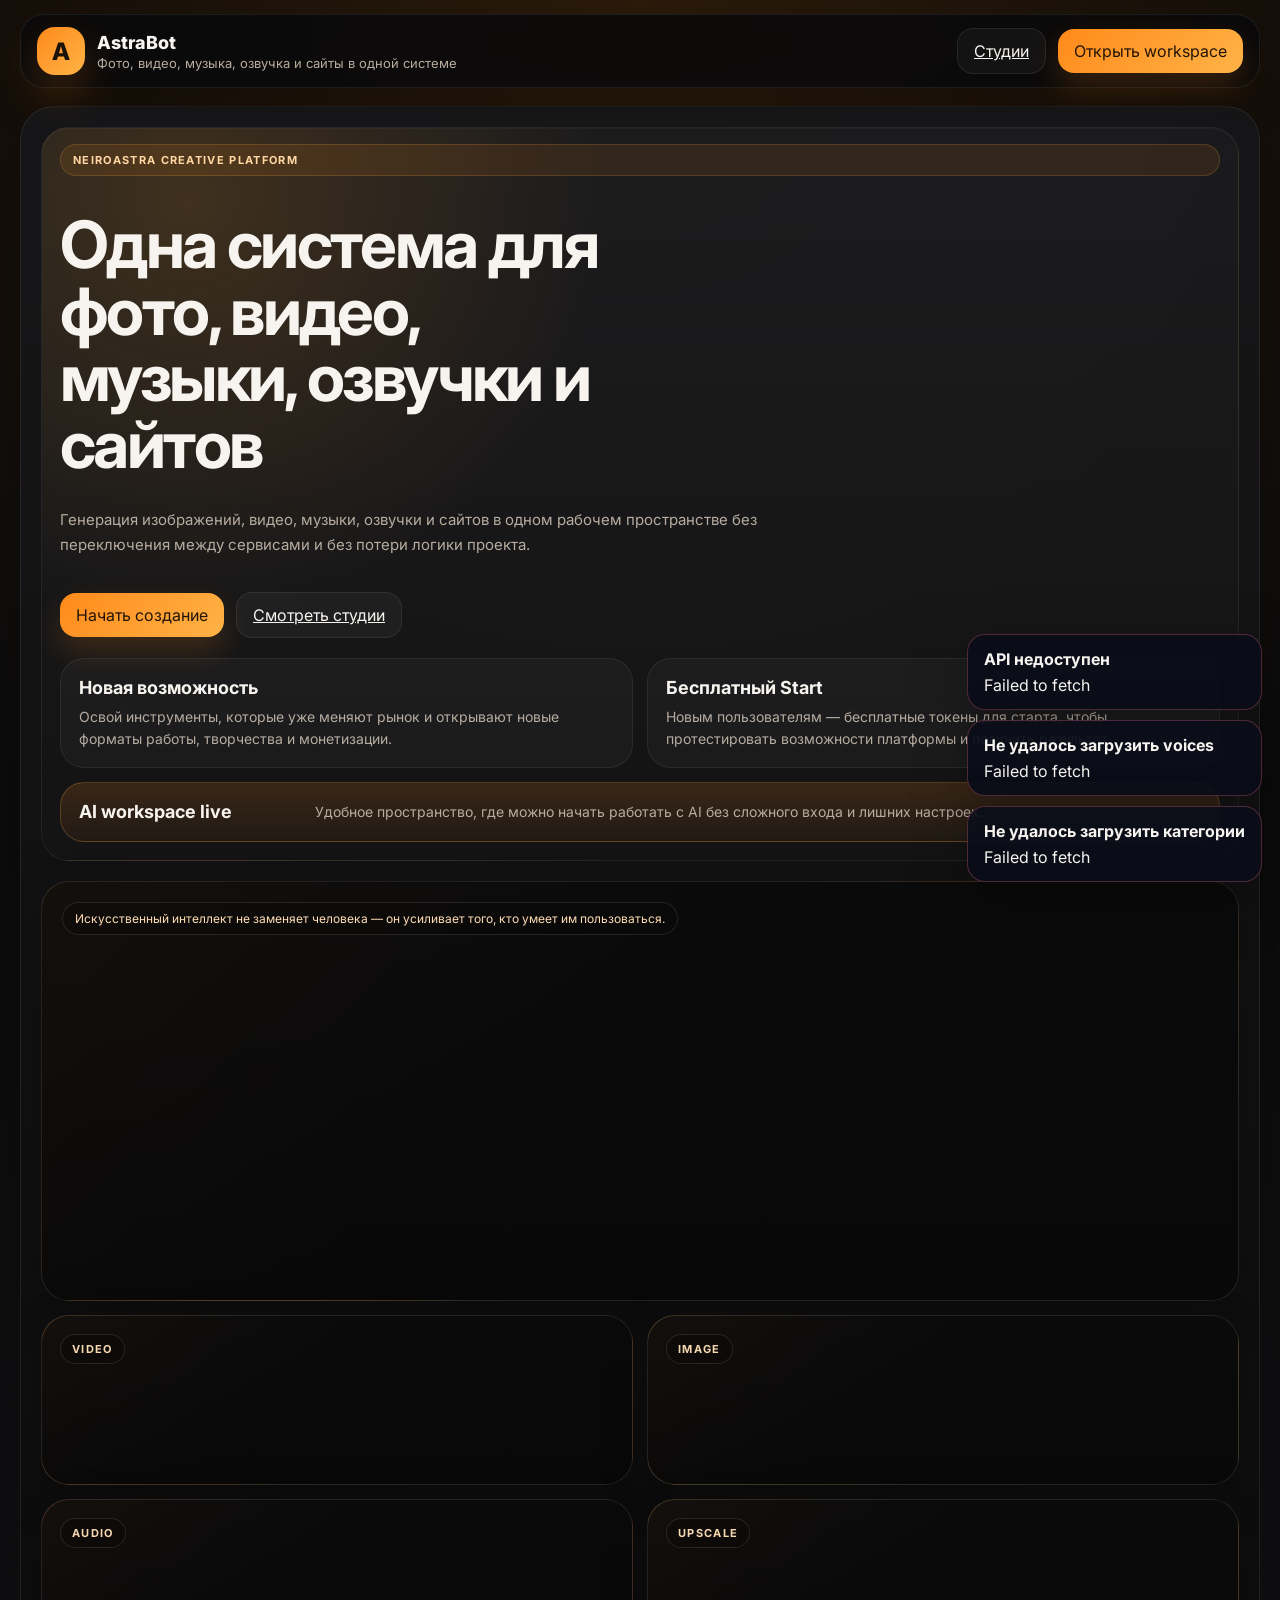
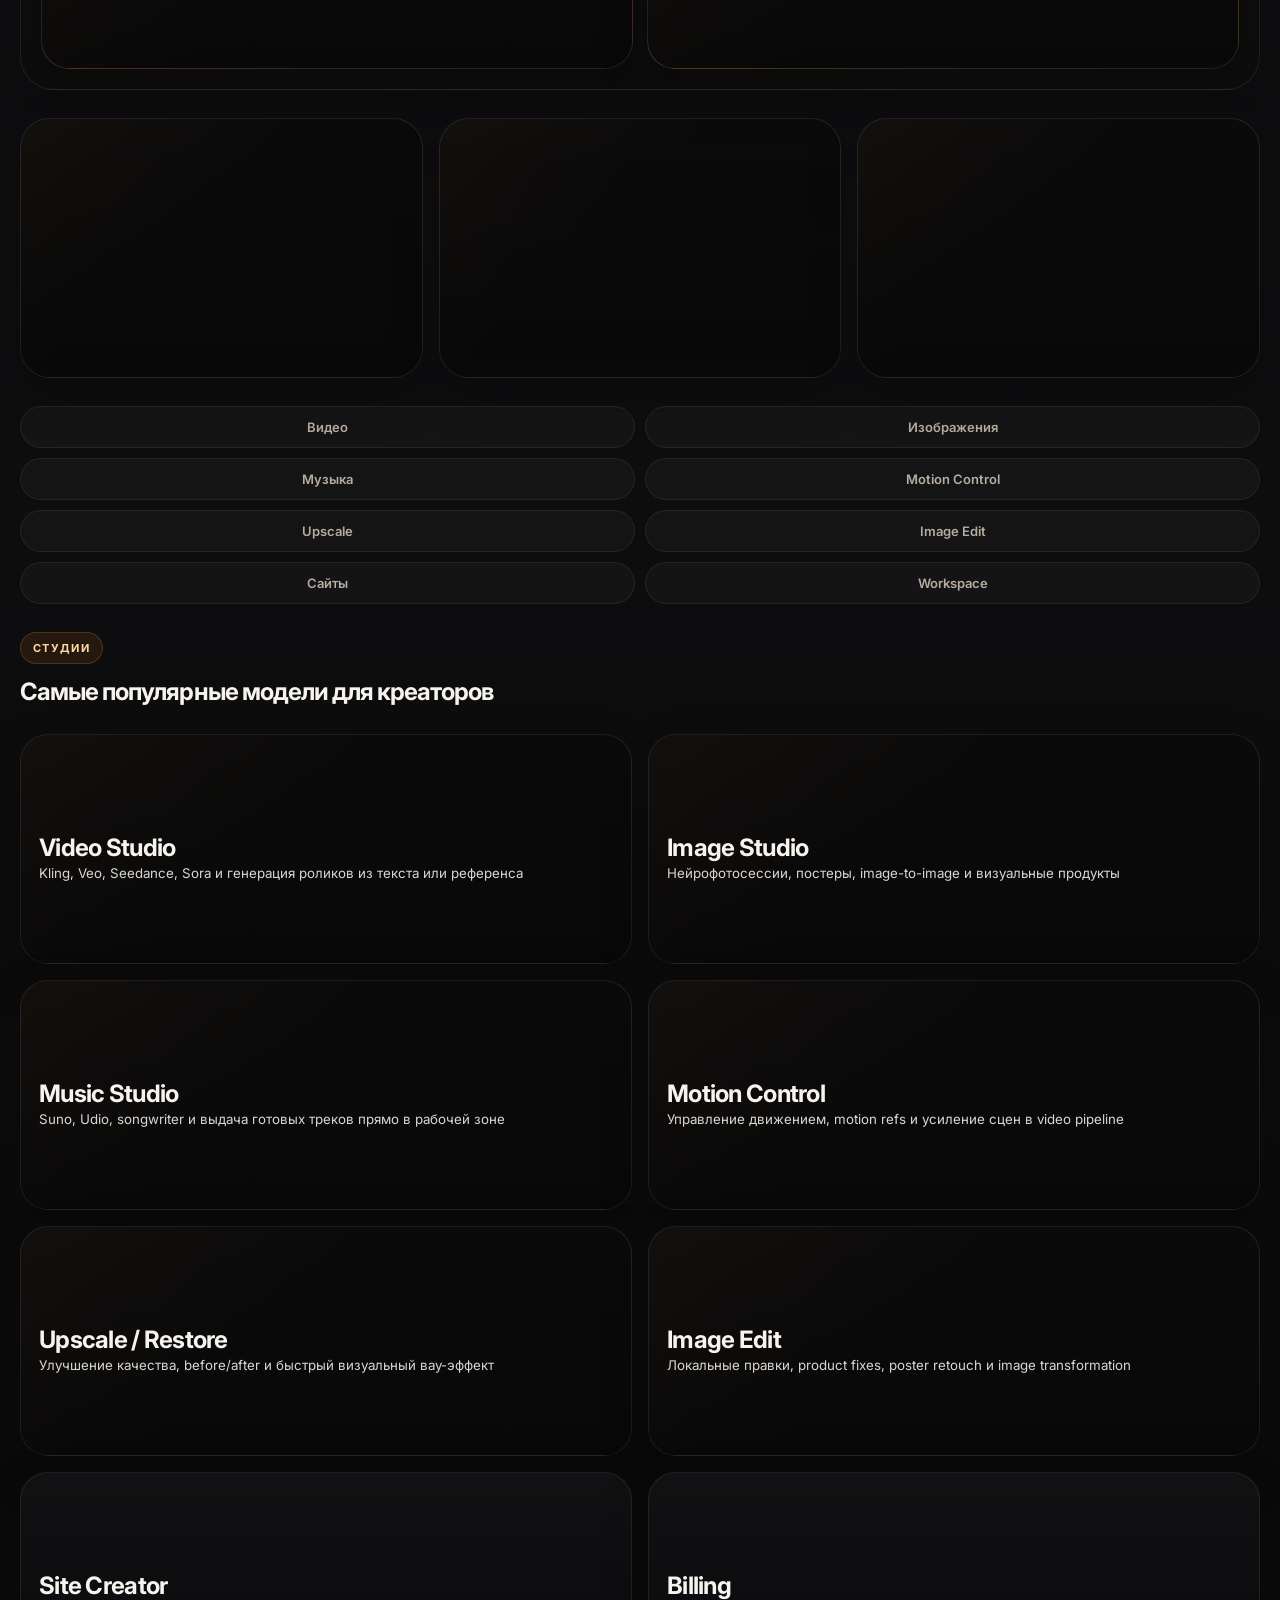
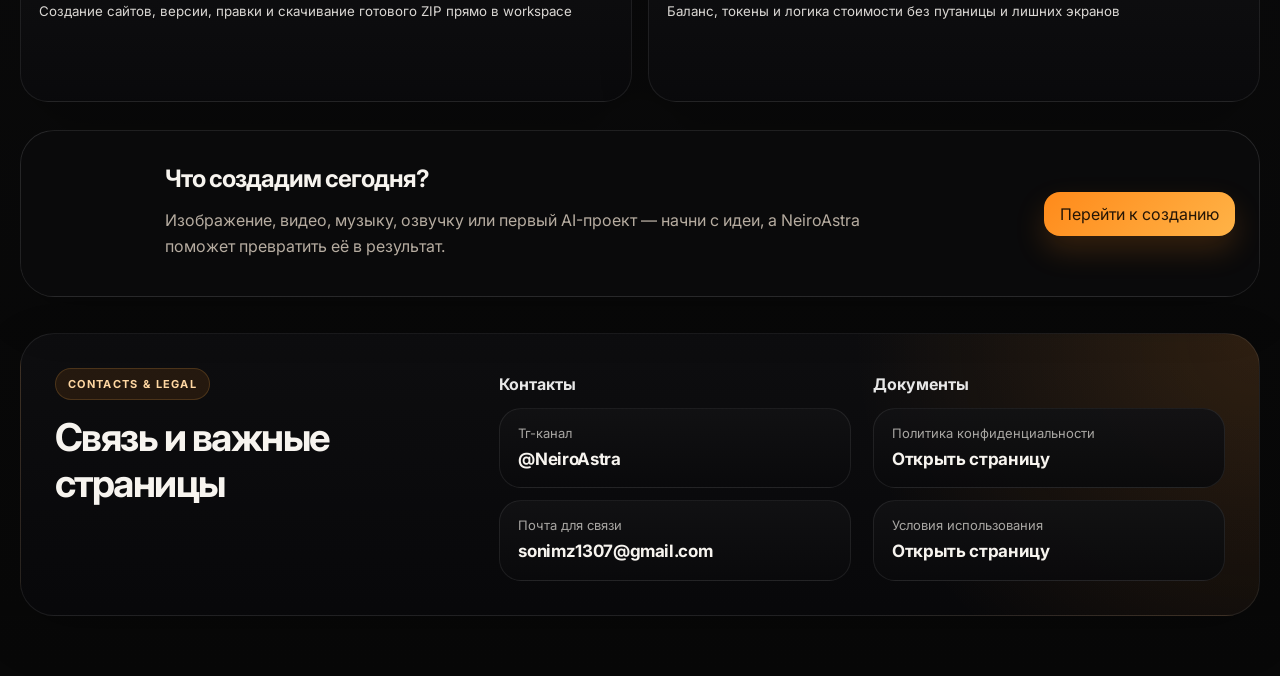
==== commit 028a4f66: "Update index.html" ====
--- a/web_workspace_frontend/index.html
+++ b/web_workspace_frontend/index.html
@@ -156,7 +156,7 @@
             <strong>Music Studio</strong>
             <small>Suno, Udio, songwriter и выдача готовых треков прямо в рабочей зоне</small>
           </button>
-          <button class="showcase-card showcase-card--voice media-surface" data-action="open-workspace" data-studio="video" data-video-provider="kling" data-video-model="motion-control" data-video-mode="motion_control">
+          <button class="showcase-card showcase-card--voice media-surface" data-action="open-workspace" data-studio="voice">
             <video class="showcase-video" data-autoplay-observe muted loop playsinline preload="metadata" src="https://storage.yandexcloud.net/astrabot-media-andre/Motion-control.mp4"></video>
             <div class="video-scrim"></div>
             <span class="showcase-card__tag">MOTION</span>
@@ -178,9 +178,9 @@
             <small>Локальные правки, product fixes, poster retouch и image transformation</small>
           </button>
           <button class="showcase-card showcase-card--history" data-action="open-workspace" data-studio="history">
-            <span class="showcase-card__tag">HISTORY</span>
-            <strong>History</strong>
-            <small>Результаты, статусы, история запусков и библиотека генераций внутри workspace</small>
+            <span class="showcase-card__tag">SITE</span>
+            <strong>Site Creator</strong>
+            <small>Создание сайтов, версии, правки и скачивание готового ZIP прямо в workspace</small>
           </button>
           <button class="showcase-card showcase-card--billing" data-action="open-workspace" data-studio="billing">
             <span class="showcase-card__tag">TOKENS</span>
--- a/web_workspace_frontend/styles.css
+++ b/web_workspace_frontend/styles.css
@@ -3436,98 +3436,12 @@
 }
 
 
-/* === Workspace top bar compact polish === */
-.workspace-portal-head {
-  align-items: center;
-  gap: 14px;
-  padding: 14px 20px;
-  border-radius: 28px;
-  min-height: 0;
-}
-
-.workspace-portal-head > div:first-child {
-  display: grid;
-  align-content: center;
-  gap: 8px;
-  min-width: 0;
-  flex: 1 1 auto;
-}
-
-.workspace-portal-head .section-kicker {
-  padding: 6px 12px;
-  font-size: 10px;
-  letter-spacing: 0.14em;
-}
-
-.workspace-portal-head h2 {
-  margin: 0;
-  font-size: clamp(20px, 2.2vw, 30px);
-  line-height: 1;
-}
-
-.workspace-portal-head p {
-  margin: 0;
-  max-width: 720px;
-  font-size: 14px;
-  line-height: 1.45;
-}
-
-.workspace-portal-actions {
-  display: flex;
-  flex-wrap: wrap;
-  align-items: center;
-  justify-content: flex-end;
-  gap: 10px;
-  flex: 0 0 auto;
-}
-
-.workspace-portal-actions .btn {
-  min-height: 44px;
-  padding: 10px 16px;
-  border-radius: 16px;
-}
-
-.workspace-portal-actions .btn.primary {
-  padding-inline: 20px;
-}
-
-@media (max-width: 1100px) {
-  .workspace-portal-head {
-    padding: 14px 16px;
-  }
-
-  .workspace-portal-head p {
-    font-size: 13px;
-  }
-
-  .workspace-portal-actions .btn {
-    min-height: 42px;
-    padding: 10px 14px;
-  }
-}
-
-@media (max-width: 900px) {
-  .workspace-portal-head {
-    align-items: stretch;
-    gap: 12px;
-    padding: 14px;
-  }
-
-  .workspace-portal-head > div:first-child {
-    gap: 7px;
-  }
-
-  .workspace-portal-head h2 {
-    font-size: clamp(20px, 5vw, 26px);
-  }
-
-  .workspace-portal-actions {
-    width: 100%;
-    justify-content: stretch;
-  }
-
-  .workspace-portal-actions .btn,
-  .workspace-portal-actions a.btn {
-    width: 100%;
-  }
-}
+/* Site Creator */
+.site-builder-card .label { display:block; margin-bottom:8px; color:var(--muted); font-size:12px; }
+.site-builder-card .mini-list { display:grid; gap:12px; }
+.site-builder-card textarea { min-height: 140px; }
+.site-builder-card .table-row span:nth-child(2) { text-align:right; }
+.site-builder-card .actions .btn { white-space: nowrap; }
+@media (max-width: 960px) {
+  .site-builder-card .actions { flex-wrap: wrap; }
+}
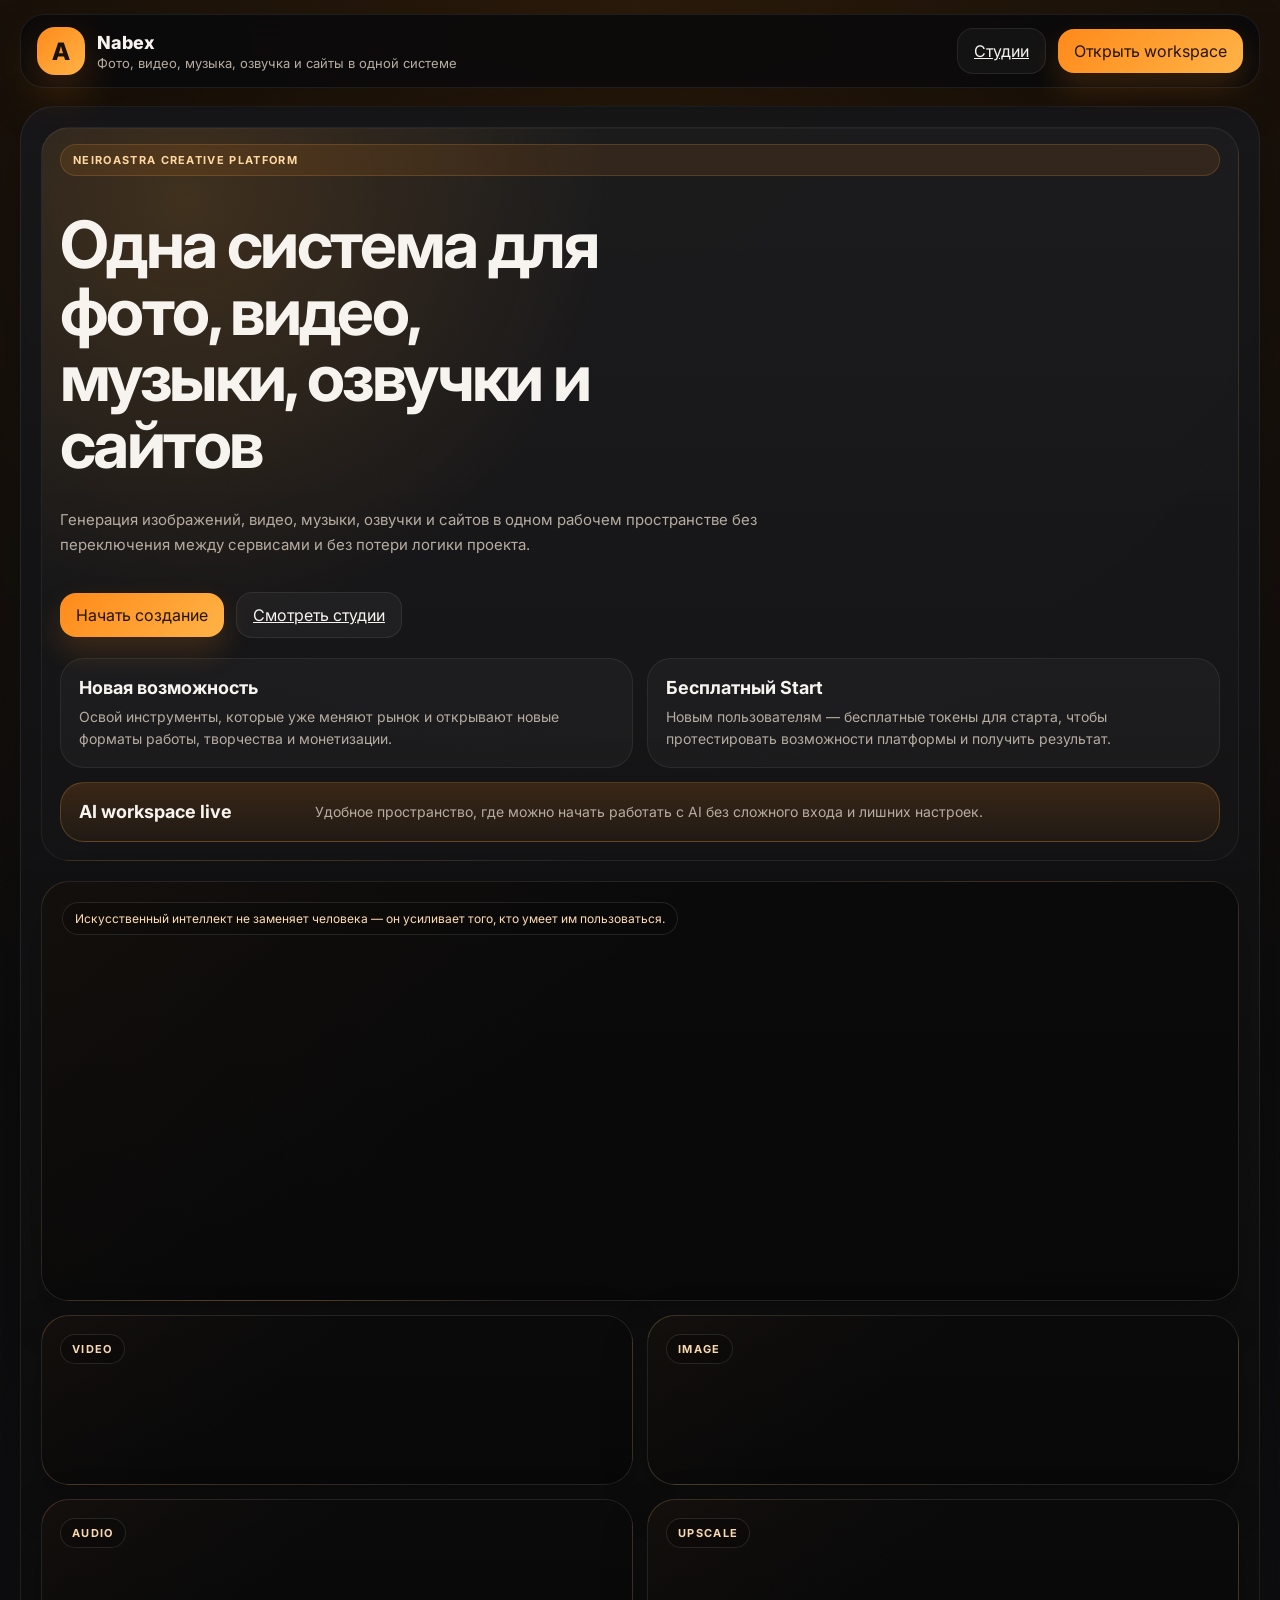
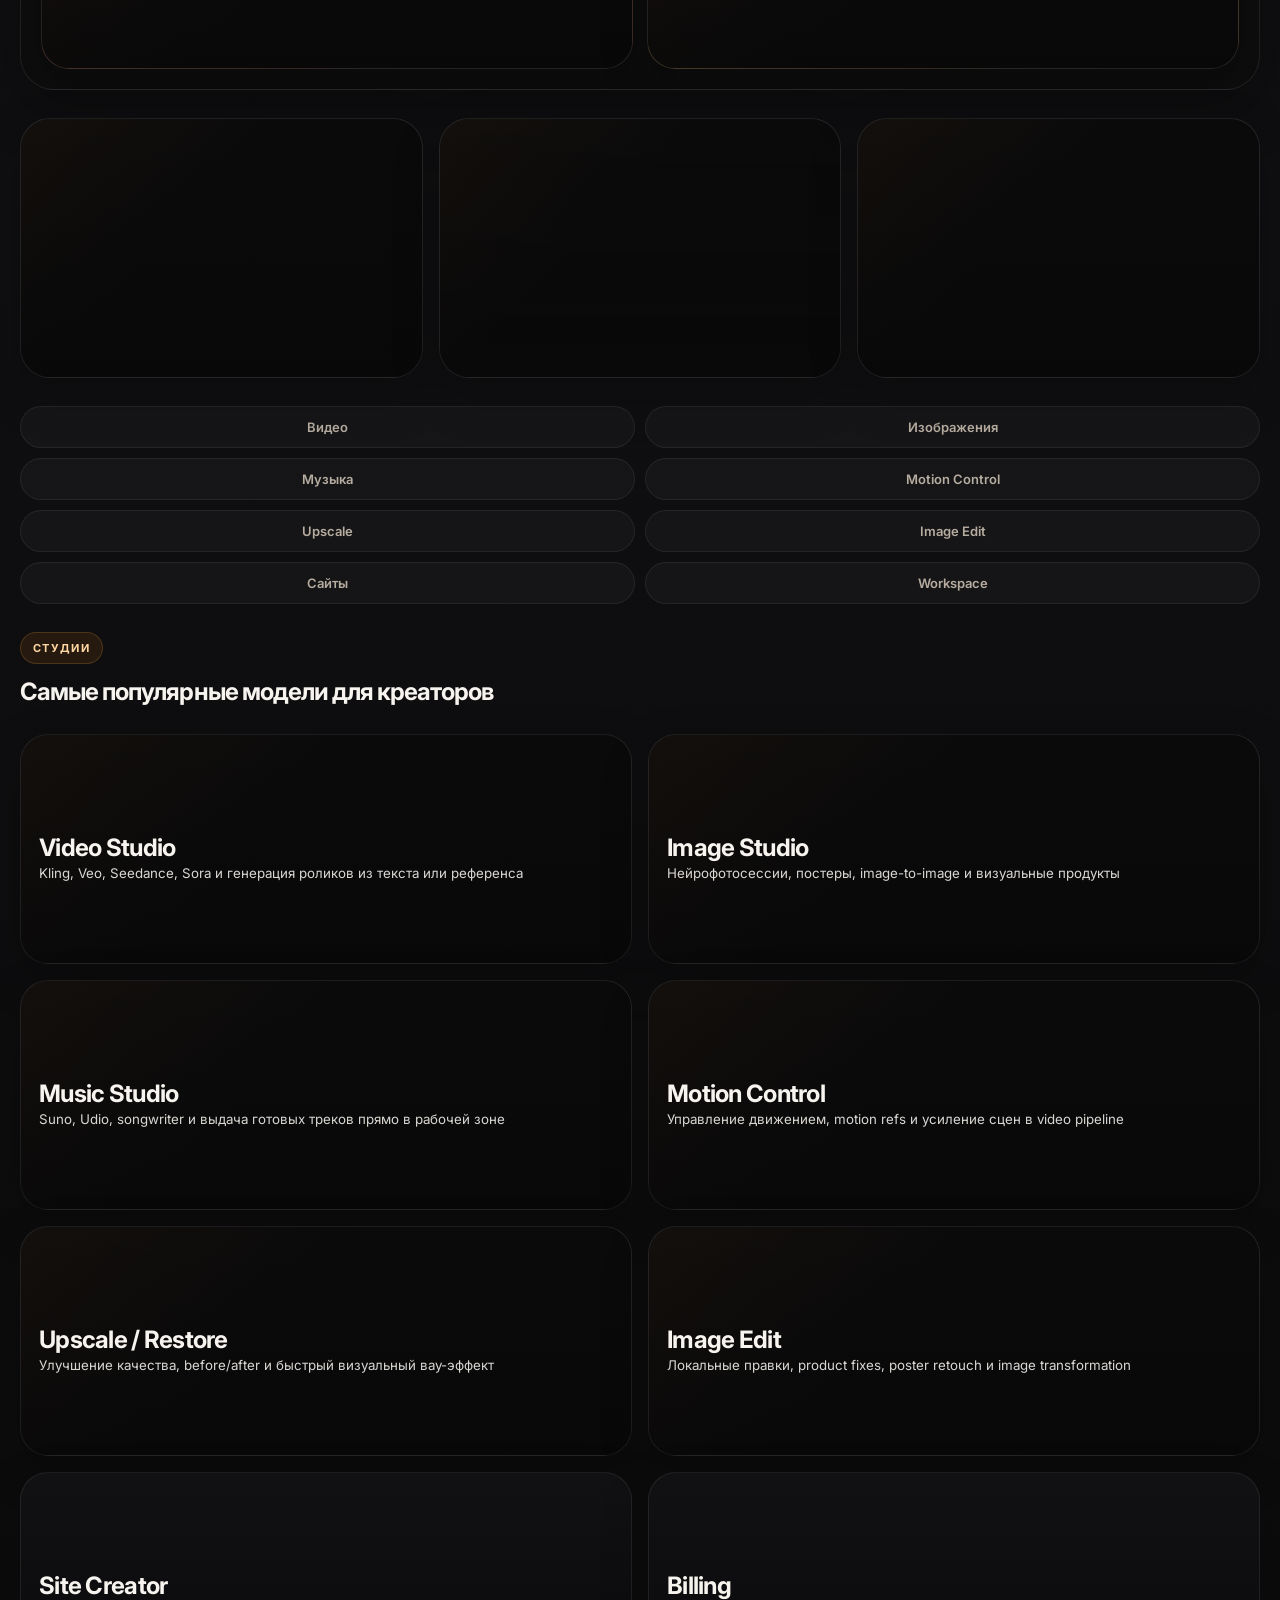
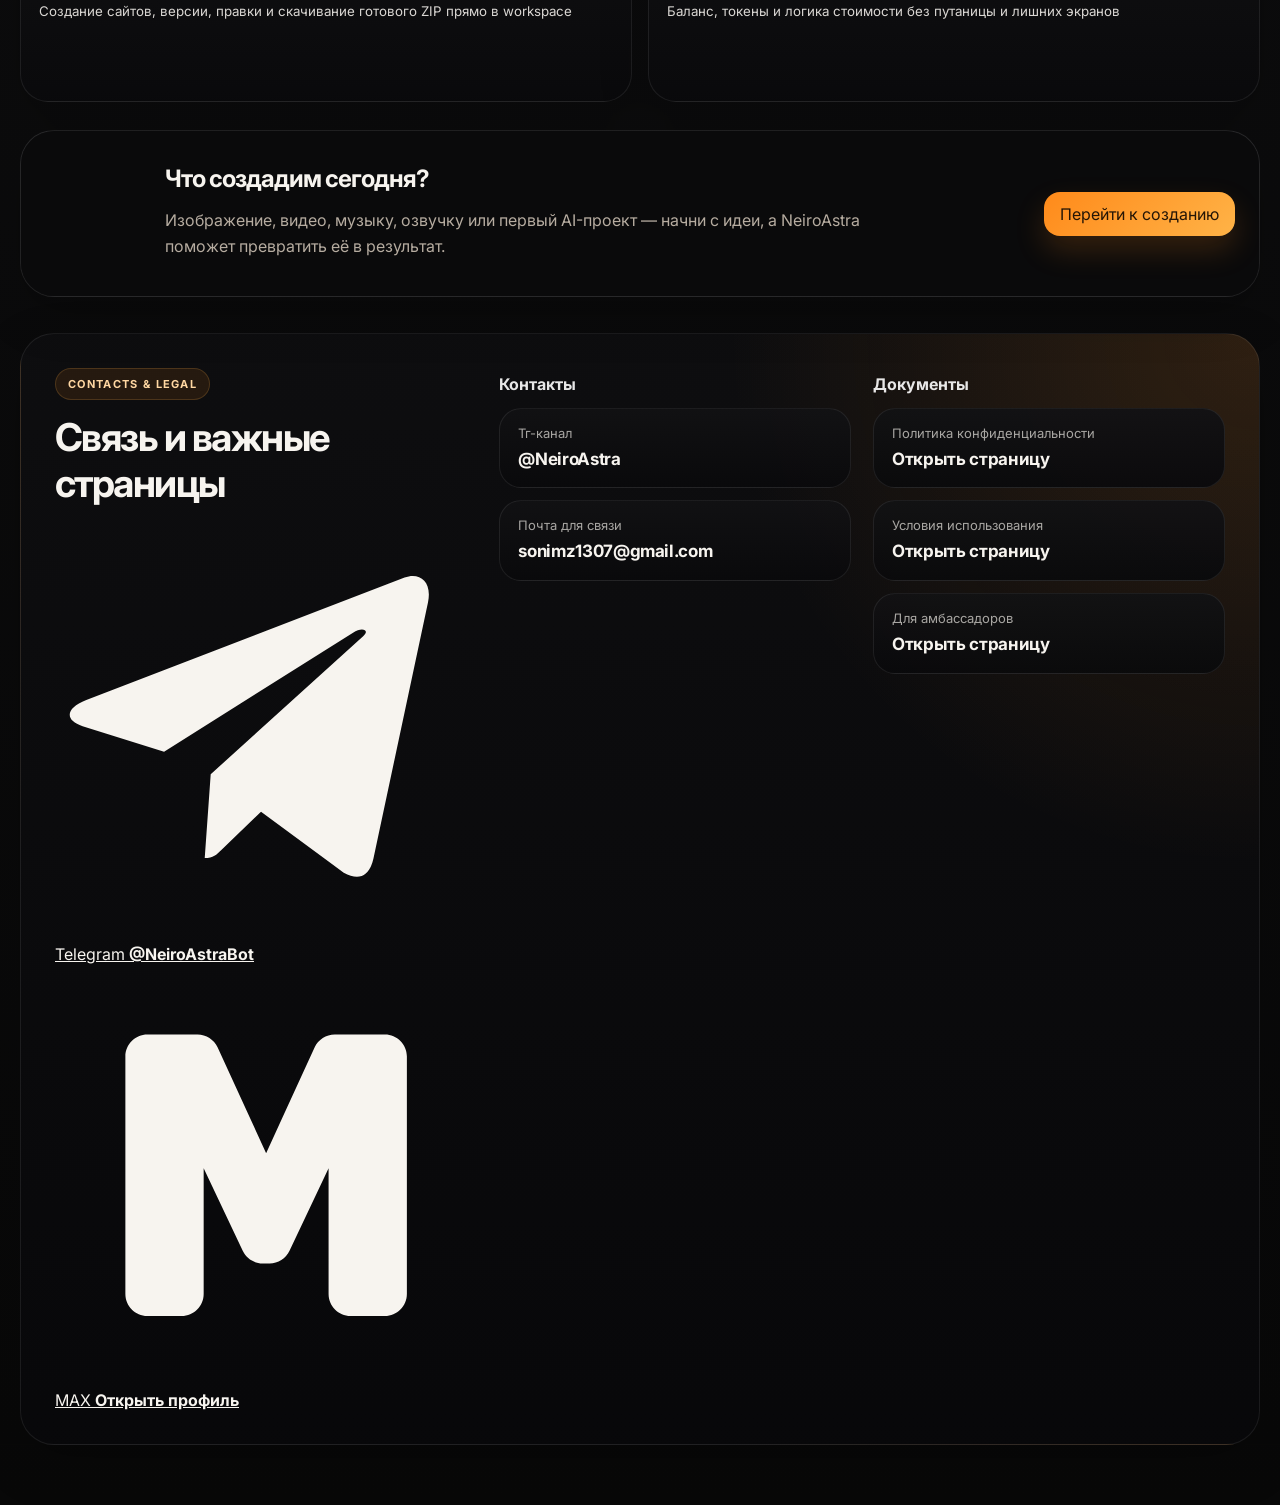
==== commit ebbdc5b9: "Update index.html" ====
--- a/web_workspace_frontend/index.html
+++ b/web_workspace_frontend/index.html
@@ -3,7 +3,8 @@
 <head>
   <meta charset="UTF-8" />
   <meta name="viewport" content="width=device-width, initial-scale=1.0" />
-  <title>AstraBot Workspace</title>
+  <title>Nabex Workspace</title>
+  <link rel="icon" type="image/png" sizes="32x32" href="./favicon.png" />
   <link rel="preconnect" href="https://fonts.googleapis.com">
   <link rel="preconnect" href="https://fonts.gstatic.com" crossorigin>
   <link href="https://fonts.googleapis.com/css2?family=Inter:wght@400;500;600;700;800&display=swap" rel="stylesheet">
@@ -14,7 +15,7 @@
     <div class="site-topbar__brand">
       <div class="site-mark">A</div>
       <div>
-        <div class="site-title">AstraBot</div>
+        <div class="site-title">Nabex</div>
         <div class="site-subtitle">Фото, видео, музыка, озвучка и сайты в одной системе</div>
       </div>
     </div>
@@ -206,6 +207,30 @@
             <span class="section-kicker">Contacts & legal</span>
             <h2>Связь и важные страницы</h2>
             <p></p>
+            <div class="site-footer-socials" aria-label="Социальные ссылки">
+              <a class="site-social-link" href="https://t.me/NeiroAstraBot" target="_blank" rel="noopener noreferrer" aria-label="Telegram">
+                <span class="site-social-link__icon" aria-hidden="true">
+                  <svg viewBox="0 0 24 24" fill="none" xmlns="http://www.w3.org/2000/svg">
+                    <path d="M21.2 4.8L18.1 19.35C17.87 20.38 17.28 20.63 16.41 20.16L11.71 16.69L9.44 18.88C9.19 19.13 8.99 19.33 8.51 19.33L8.85 14.56L17.53 6.71C17.91 6.37 17.45 6.18 16.94 6.52L6.2 13.28L1.57 11.83C0.57 11.52 0.55 10.83 1.78 10.35L19.87 3.38C20.71 3.07 21.45 3.58 21.2 4.8Z" fill="currentColor"/>
+                  </svg>
+                </span>
+                <span class="site-social-link__meta">
+                  <span class="site-social-link__label">Telegram</span>
+                  <strong>@NeiroAstraBot</strong>
+                </span>
+              </a>
+              <a class="site-social-link" href="https://max.ru/" target="_blank" rel="noopener noreferrer" aria-label="MAX">
+                <span class="site-social-link__icon" aria-hidden="true">
+                  <svg viewBox="0 0 24 24" fill="none" xmlns="http://www.w3.org/2000/svg">
+                    <path d="M4 5.25C4 4.56 4.56 4 5.25 4H8.1C8.59 4 9.04 4.29 9.24 4.73L12 10.75L14.76 4.73C14.96 4.29 15.41 4 15.9 4H18.75C19.44 4 20 4.56 20 5.25V18.75C20 19.44 19.44 20 18.75 20H16.8C16.11 20 15.55 19.44 15.55 18.75V11.61L13.33 16.3C13.12 16.74 12.68 17.02 12.2 17.02H11.8C11.32 17.02 10.88 16.74 10.67 16.3L8.45 11.61V18.75C8.45 19.44 7.89 20 7.2 20H5.25C4.56 20 4 19.44 4 18.75V5.25Z" fill="currentColor"/>
+                  </svg>
+                </span>
+                <span class="site-social-link__meta">
+                  <span class="site-social-link__label">MAX</span>
+                  <strong>Открыть профиль</strong>
+                </span>
+              </a>
+            </div>
           </div>
 
           <div class="site-footer-panel__group">
@@ -234,6 +259,10 @@
                 <span>Условия использования</span>
                 <strong>Открыть страницу</strong>
               </a>
+              <a class="site-footer-link" href="./ambassadors.html">
+                <span>Для амбассадоров</span>
+                <strong>Открыть страницу</strong>
+              </a>
             </div>
           </div>
         </div>
@@ -242,11 +271,56 @@
 
 
     <section id="workspaceSection" class="workspace-section">
+      <div id="mobileWorkspaceChrome" class="mobile-workspace-chrome" aria-hidden="true">
+        <header class="mobile-appbar">
+          <button class="mobile-icon-btn" type="button" data-action="mobile-open-menu" aria-label="Открыть меню">☰</button>
+          <div class="mobile-appbar__title">
+            <strong id="mobileStudioTitle">Nabex</strong>
+            <span id="mobileStudioSubtitle">Workspace</span>
+          </div>
+          <button class="mobile-icon-btn" type="button" data-action="mobile-open-history" aria-label="История">⌁</button>
+          <button class="mobile-icon-btn" type="button" data-action="mobile-open-settings" aria-label="Настройки">⚙</button>
+        </header>
+
+        <div id="mobileNavBackdrop" class="mobile-overlay-backdrop" data-action="mobile-close-overlays"></div>
+        <aside id="mobileNavDrawer" class="mobile-nav-drawer" aria-label="Мобильное меню">
+          <div class="mobile-drawer-head">
+            <div>
+              <strong>Nabex</strong>
+              <span id="mobileDrawerBalance">Баланс: —</span>
+            </div>
+            <button class="mobile-icon-btn" type="button" data-action="mobile-close-overlays" aria-label="Закрыть меню">×</button>
+          </div>
+          <nav id="mobileStudioMenu" class="mobile-studio-menu"></nav>
+          <div class="mobile-drawer-actions">
+            <button class="btn ghost full" type="button" data-action="switch-studio" data-studio="profile">Профиль</button>
+            <a class="btn outline full" href="./tariffs.html">Тарифы</a>
+          </div>
+        </aside>
+
+        <div id="mobileSheetBackdrop" class="mobile-sheet-backdrop" data-action="mobile-close-sheet"></div>
+
+        <nav class="mobile-bottom-bar" aria-label="Быстрые действия">
+          <button class="mobile-bottom-item active" type="button" data-action="mobile-show-create">
+            <span>✦</span><strong>Создать</strong>
+          </button>
+          <button class="mobile-bottom-item" type="button" data-action="mobile-show-result">
+            <span>▣</span><strong>Результат</strong>
+          </button>
+          <button class="mobile-bottom-item" type="button" data-action="mobile-open-history">
+            <span>◷</span><strong>История</strong>
+          </button>
+          <button class="mobile-bottom-item" type="button" data-action="mobile-open-settings">
+            <span>☰</span><strong>Настройки</strong>
+          </button>
+        </nav>
+      </div>
+
       <div class="workspace-portal-head">
         <div>
-          <span class="section-kicker">NeiroAstra Workspace</span>
+          <span class="section-kicker">Nabex Workspace</span>
           <h2></h2>
-          <p>Не нужно разбираться в десятках сервисов — в NeiroAstra уже собраны инструменты для фото, видео, музыки и контента в одном месте.</p>
+          <p>Не нужно разбираться в десятках сервисов — в Nabex уже собраны инструменты для фото, видео, музыки и контента в одном месте. Реферальная система до 30% вывод на карты РФ</p>
         </div>
         <div class="workspace-portal-actions">
           <button class="btn ghost" data-action="show-showcase">Вернуться к витрине</button>
@@ -260,81 +334,23 @@
           <div class="brand">
             <div class="brand-mark">A</div>
             <div>
-              <div class="brand-title">AstraBot Workspace</div>
+              <div class="brand-title">Nabex Workspace</div>
               <div class="brand-subtitle">Unified AI operating system</div>
             </div>
           </div>
 
           <nav class="studio-nav" id="studioNav"></nav>
 
-          <div class="soft-panel recent-card">
-            <div class="card-head">
-              <strong>Последние действия</strong>
-              <button id="clearRunsBtn" class="link-btn">очистить</button>
-            </div>
-            <div id="recentRuns" class="recent-list empty-state">Пока пусто</div>
-          </div>
-
-          <div class="account-card soft-panel">
-            <div class="card-head">
-              <strong>Аккаунт</strong>
-              <span id="apiStatus" class="badge muted">offline</span>
-            </div>
-
-            <div class="auth-block" id="authBlock">
-              <div id="authGuestView">
-                <div class="auth-copy">Вход для существующих пользователей AstraBot — через Telegram. ID руками вводить не нужно.</div>
-                <div id="telegramLoginMount" class="telegram-login-mount"></div>
-                <div class="auth-help muted">Если кнопка не появилась, сначала проверь API Base URL и домен в Telegram Web Login.</div>
-              </div>
-
-              <div id="authUserView" class="auth-user-view hidden">
-                <div class="auth-user-row">
-                  <div class="auth-avatar" id="authAvatar">TG</div>
-                  <div>
-                    <strong id="authUserName">—</strong>
-                    <div class="muted" id="authUserMeta">—</div>
-                  </div>
-                </div>
-                <div class="actions two-up compact-gap" style="margin-top:10px;">
-                  <button id="loadBalanceBtn" class="btn primary">Баланс</button>
-                  <button id="logoutBtn" class="btn ghost">Выйти</button>
-                </div>
-              </div>
-            </div>
-
-            <details class="dev-details">
-              <summary>Системные настройки</summary>
-              <label class="label">API Base URL</label>
-              <div class="inline-row">
-                <input id="apiBaseUrl" type="text" placeholder="https://astrabot-tchj.onrender.com">
-                <button id="saveSettingsBtn" class="btn ghost">Сохранить</button>
-              </div>
-              <div class="actions compact-gap" style="margin-top:12px;">
-                <button id="checkApiBtn" class="btn secondary full">Проверить API</button>
-              </div>
-            </details>
+          <div class="soft-panel sidebar-settings-card sidebar-balance-only-card">
             <div class="balance-block">
               <small>Баланс</small>
               <strong id="balanceValue">—</strong>
-              <span id="balanceHint">выполни вход через Telegram</span>
+              <span id="balanceHint">вход через Telegram или по почте</span>
             </div>
           </div>
         </aside>
 
         <main class="stage">
-          <header class="topbar panel">
-            <div>
-              <div class="eyebrow" id="headerEyebrow">Creative AI studio</div>
-              <h1 id="headerTitle">ChatGPT Studio</h1>
-              <p id="headerSubtitle">Единая рабочая зона: диалоги, генерации, планы, файлы и история.</p>
-            </div>
-            <div class="topbar-actions">
-              <button id="seedDemoBtn" class="btn ghost">Demo</button>
-              <button id="globalRunBtn" class="btn primary">Запустить</button>
-            </div>
-          </header>
-
           <section class="workspace-shell panel">
             <div class="workspace-topline">
               <div class="workspace-meta">
--- a/web_workspace_frontend/styles.css
+++ b/web_workspace_frontend/styles.css
@@ -3445,3 +3445,147 @@
 @media (max-width: 960px) {
   .site-builder-card .actions { flex-wrap: wrap; }
 }
+
+
+/* === Local fix: Site Creator only === */
+.shell.history-no-inspector {
+  grid-template-columns: 310px minmax(0, 1fr);
+}
+
+.shell.history-no-inspector .inspector {
+  display: none !important;
+}
+
+.workspace-shell--site-creator {
+  padding: 16px;
+}
+
+.workspace-shell--site-creator .workspace-topline {
+  margin-bottom: 14px;
+}
+
+.site-creator-grid {
+  grid-template-columns: minmax(0, 1.14fr) minmax(340px, 0.86fr);
+  gap: 16px;
+}
+
+.site-builder-hero-card {
+  background:
+    radial-gradient(circle at 8% 0%, rgba(255, 166, 43, 0.10), transparent 34%),
+    linear-gradient(180deg, rgba(255,255,255,0.028), rgba(255,255,255,0.012));
+}
+
+.site-builder-card textarea {
+  min-height: 148px;
+}
+
+.site-builder-card .history-item {
+  background: rgba(255,255,255,0.026);
+}
+
+/* Workspace top bar — restore thinner and cleaner look */
+.workspace-portal-head {
+  margin-top: 0;
+  gap: 14px;
+  padding: 14px 18px;
+  border-radius: 28px;
+  border: 1px solid rgba(255,255,255,0.07);
+  background:
+    radial-gradient(circle at 0% 0%, rgba(255, 138, 26, 0.10), transparent 28%),
+    linear-gradient(180deg, rgba(18,18,20,0.96), rgba(12,12,14,0.97));
+  box-shadow: 0 16px 38px rgba(0,0,0,0.28);
+}
+
+.workspace-portal-head::before {
+  width: 190px;
+  height: 190px;
+  inset: auto -18% -34% auto;
+  background: radial-gradient(circle, rgba(255, 138, 26, 0.14), transparent 66%);
+}
+
+.workspace-portal-head > div:first-child {
+  flex: 1 1 auto;
+  min-width: 0;
+  display: grid;
+  gap: 8px;
+}
+
+.workspace-portal-head .section-kicker {
+  padding: 6px 11px;
+  font-size: 10px;
+  letter-spacing: 0.11em;
+}
+
+.workspace-portal-head h2 {
+  margin: 0;
+  font-size: clamp(22px, 2.2vw, 30px);
+  line-height: 1.02;
+}
+
+.workspace-portal-head p {
+  margin: 0;
+  max-width: 760px;
+  font-size: 14px;
+  line-height: 1.45;
+}
+
+.workspace-portal-actions {
+  flex: 0 0 auto;
+  display: flex;
+  align-items: center;
+  gap: 10px;
+  flex-wrap: wrap;
+}
+
+.workspace-portal-actions .btn {
+  min-height: 42px;
+  padding: 10px 14px;
+  border-radius: 14px;
+  font-size: 14px;
+  white-space: nowrap;
+}
+
+.workspace-portal-actions .btn.primary {
+  padding-inline: 18px;
+}
+
+@media (max-width: 1100px) {
+  .workspace-portal-head {
+    padding: 14px 16px;
+    align-items: flex-start;
+  }
+
+  .workspace-portal-head p {
+    font-size: 13px;
+  }
+}
+
+@media (max-width: 980px) {
+  .shell.history-no-inspector {
+    grid-template-columns: 280px minmax(0, 1fr);
+  }
+
+  .site-creator-grid {
+    grid-template-columns: 1fr;
+  }
+}
+
+@media (max-width: 900px) {
+  .workspace-portal-head {
+    padding: 14px;
+    border-radius: 24px;
+  }
+
+  .workspace-portal-head .section-kicker {
+    width: fit-content;
+  }
+
+  .workspace-portal-actions {
+    width: 100%;
+    justify-content: stretch;
+  }
+
+  .workspace-portal-actions .btn {
+    width: 100%;
+  }
+}
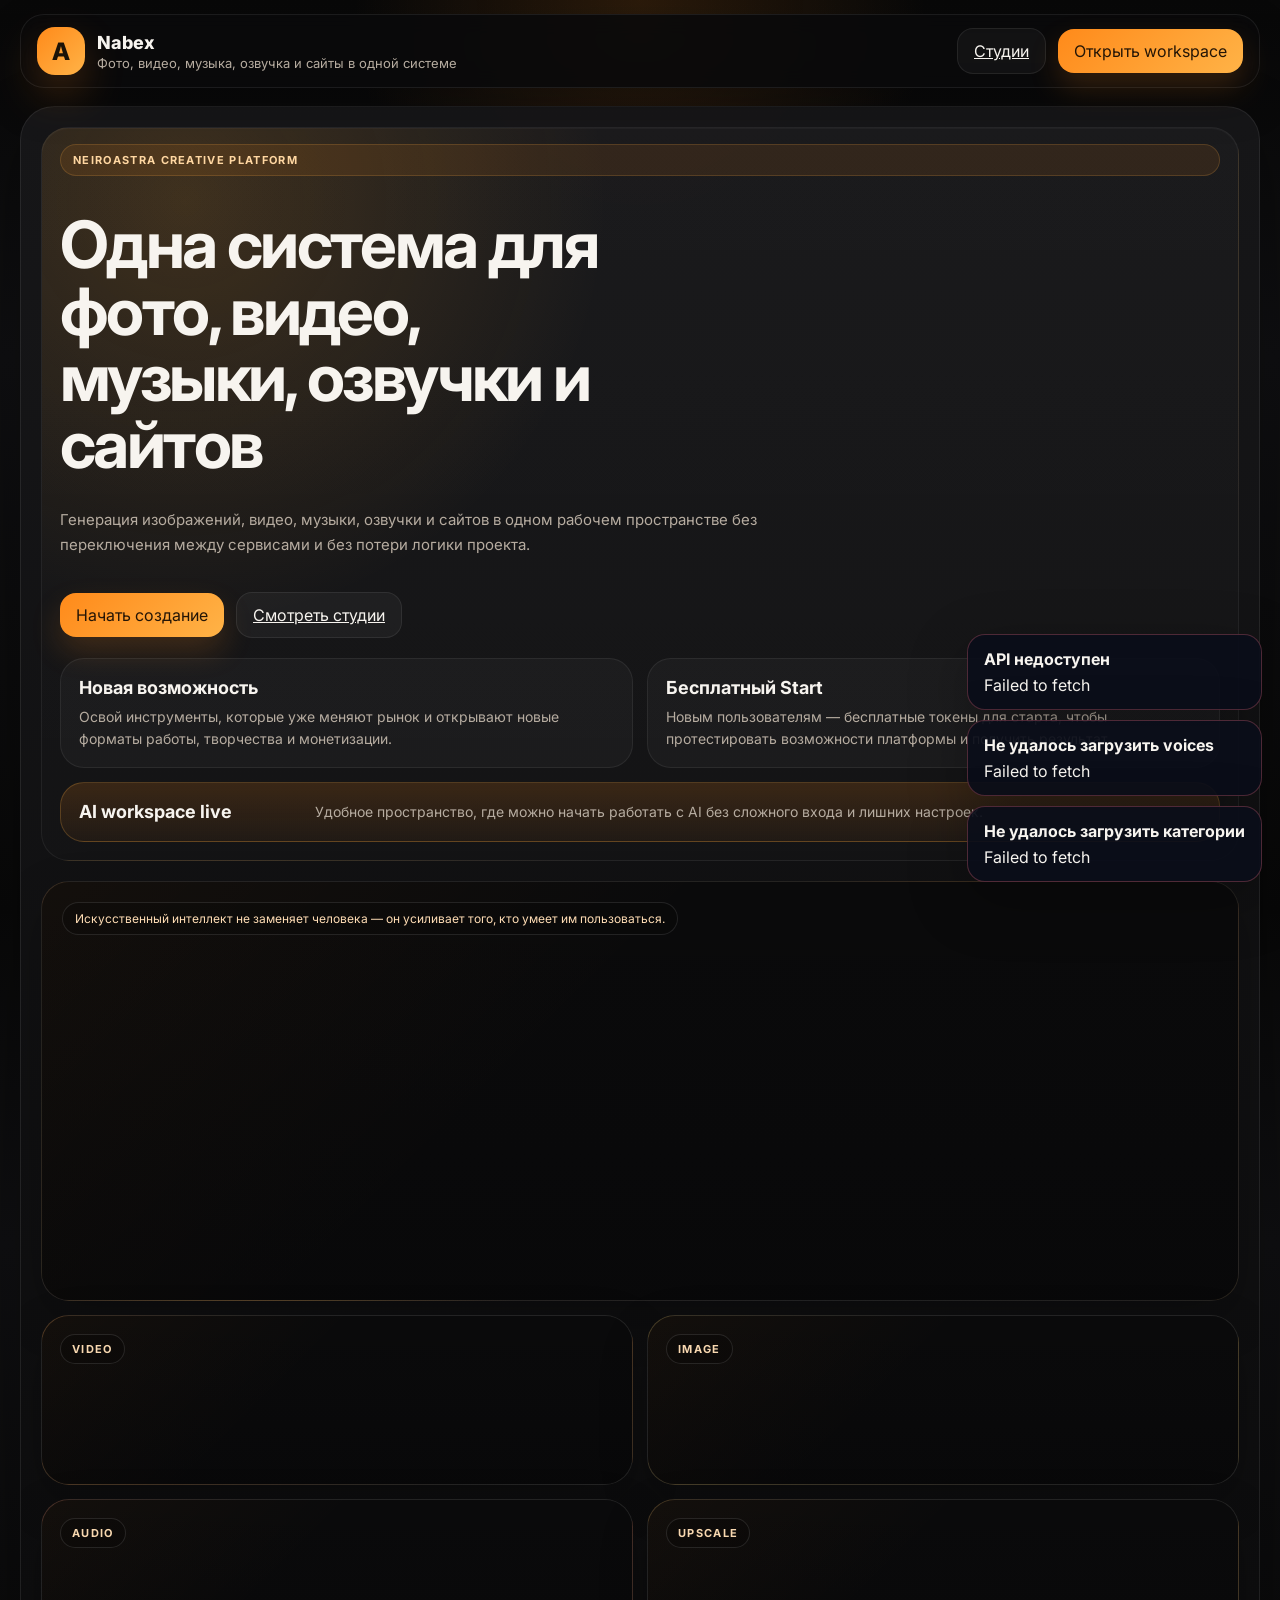
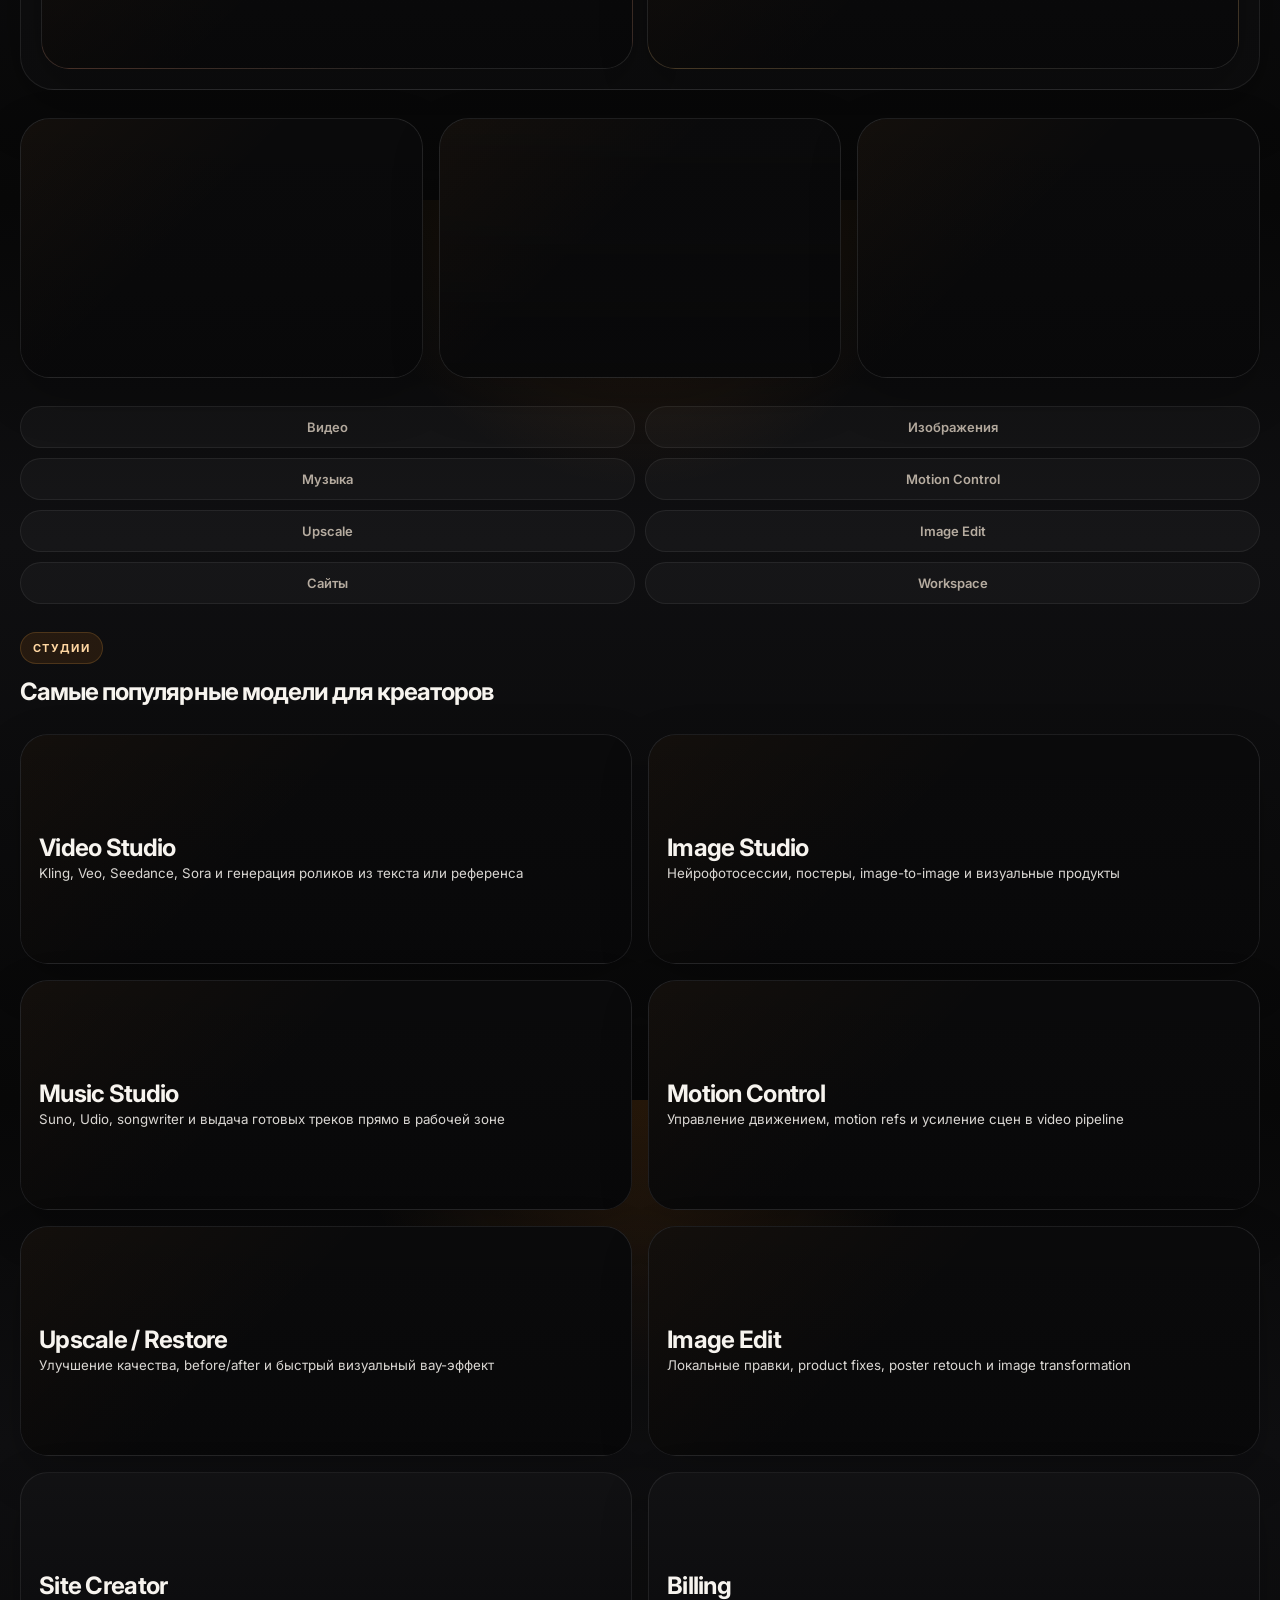
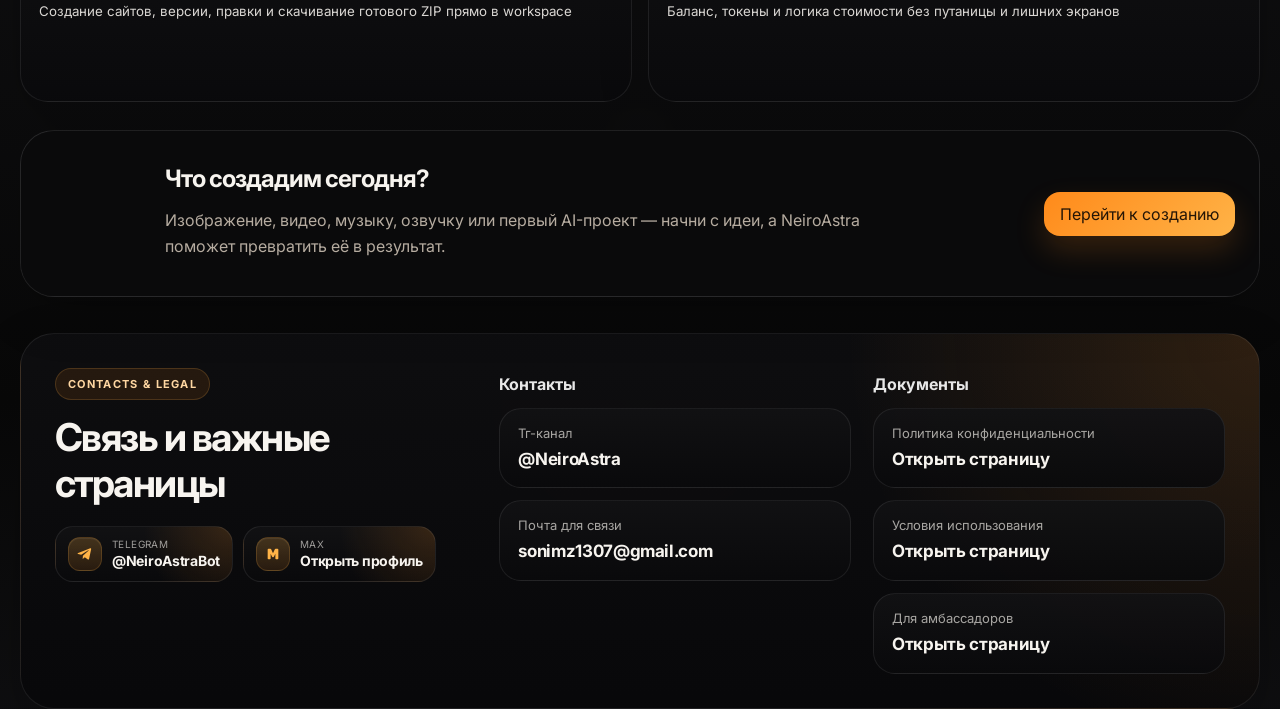
==== commit 0799532b: "Update index.html" ====
--- a/web_workspace_frontend/index.html
+++ b/web_workspace_frontend/index.html
@@ -278,7 +278,7 @@
             <strong id="mobileStudioTitle">Nabex</strong>
             <span id="mobileStudioSubtitle">Workspace</span>
           </div>
-          <button class="mobile-icon-btn" type="button" data-action="mobile-open-history" aria-label="История">⌁</button>
+          <button id="mobileTopBalance" class="mobile-balance-pill" type="button" data-action="mobile-auth-entry" aria-label="Баланс">Войти</button>
           <button class="mobile-icon-btn" type="button" data-action="mobile-open-settings" aria-label="Настройки">⚙</button>
         </header>
 
@@ -302,7 +302,7 @@
 
         <nav class="mobile-bottom-bar" aria-label="Быстрые действия">
           <button class="mobile-bottom-item active" type="button" data-action="mobile-show-create">
-            <span>✦</span><strong>Создать</strong>
+            <span id="mobileCreateIcon">✦</span><strong id="mobileCreateLabel">Создать</strong>
           </button>
           <button class="mobile-bottom-item" type="button" data-action="mobile-show-result">
             <span>▣</span><strong>Результат</strong>
--- a/web_workspace_frontend/styles.css
+++ b/web_workspace_frontend/styles.css
@@ -86,7 +86,15 @@
 .topbar-actions, .actions, .inline-row { display: flex; gap: 10px; }
 .actions.two-up > * { flex: 1; }
 .actions.compact-gap { margin-top: 12px; }
-.account-card, .recent-card { padding: 16px; }
+.account-card, .recent-card, 
+.sidebar-balance-only-card {
+  padding-top: 18px;
+}
+
+.sidebar-balance-only-card .balance-block {
+  margin-top: 0;
+}
+.sidebar-settings-card { padding: 16px; }
 .card-head, .row-between, .field-head { display: flex; justify-content: space-between; align-items: center; gap: 12px; }
 .label { display: block; color: var(--muted); font-size: 12px; margin: 10px 0 8px; }
 .balance-block { margin-top: 14px; padding: 14px 16px; border-radius: 18px; background: rgba(255,255,255,0.04); }
@@ -149,6 +157,21 @@
 .chat-shell { min-height: 0; }
 .workspace-main.placeholder-stage.chat { height: calc(100vh - 220px); overflow: hidden; }
 .chat-shell { display: grid; grid-template-rows: minmax(0, 1fr) auto; height: 100%; min-height: 0; gap: 14px; width: 100%; }
+.chat-topbar {
+  flex: 0 0 auto;
+  display: flex;
+  align-items: center;
+  justify-content: space-between;
+  gap: 12px;
+  width: 100%;
+  padding: 12px 14px;
+  border-bottom: 1px solid rgba(255,255,255,0.06);
+  background: rgba(7,10,19,0.72);
+  backdrop-filter: blur(14px);
+}
+.chat-session-title { display: flex; flex-direction: column; gap: 2px; min-width: 0; }
+.chat-session-title strong { font-size: 14px; line-height: 1.2; }
+.chat-session-title span { color: var(--muted); font-size: 12px; }
 .chat-feed {
   min-height: 0; width: 100%; padding: 18px; overflow: auto; display: flex; flex-direction: column; gap: 12px;
 }
@@ -176,12 +199,82 @@
 .composer-row { display: grid; grid-template-columns: minmax(0, 1fr) auto; gap: 10px; align-items: end; width: 100%; }
 .composer-row textarea { min-height: 84px; }
 .composer-actions { display: flex; gap: 10px; align-items: center; }
+.chat-new-dialog-btn { margin-top: 10px; }
 .icon-btn { min-width: 52px; height: 52px; display: inline-flex; align-items: center; justify-content: center; font-size: 20px; padding: 0 14px; }
-.chat-attachment-strip { display: flex; flex-wrap: wrap; gap: 8px; }
+.chat-attachment-strip { display: flex; flex-wrap: wrap; gap: 10px; }
 .chat-file-pill { display: inline-flex; align-items: center; gap: 8px; padding: 8px 12px; border-radius: 999px; background: rgba(255,255,255,0.05); border: 1px solid rgba(255,255,255,0.08); max-width: 100%; }
 .chat-file-pill span { max-width: 280px; overflow: hidden; text-overflow: ellipsis; white-space: nowrap; }
+.chat-file-card {
+  position: relative;
+  display: grid;
+  grid-template-columns: 64px minmax(0, 1fr) auto;
+  align-items: center;
+  gap: 12px;
+  width: min(100%, 340px);
+  padding: 10px;
+  border-radius: 18px;
+  background: rgba(255,255,255,0.05);
+  border: 1px solid rgba(255,255,255,0.08);
+  box-shadow: 0 10px 26px rgba(0,0,0,0.18);
+}
+.chat-file-card.has-preview {
+  background: linear-gradient(180deg, rgba(255,255,255,0.06), rgba(255,255,255,0.04));
+}
+.chat-file-thumb {
+  width: 64px;
+  height: 64px;
+  border-radius: 14px;
+  overflow: hidden;
+  background: rgba(255,255,255,0.04);
+  border: 1px solid rgba(255,255,255,0.08);
+  display: grid;
+  place-items: center;
+  flex-shrink: 0;
+}
+.chat-file-thumb-media {
+  width: 100%;
+  height: 100%;
+  object-fit: cover;
+  display: block;
+}
+.chat-file-thumb-fallback {
+  font-size: 22px;
+  color: rgba(255,255,255,0.82);
+}
+.chat-file-card-body {
+  min-width: 0;
+  display: grid;
+  gap: 4px;
+}
+.chat-file-card-name {
+  font-size: 13px;
+  font-weight: 600;
+  color: var(--text);
+  white-space: nowrap;
+  overflow: hidden;
+  text-overflow: ellipsis;
+}
+.chat-file-card-meta {
+  font-size: 12px;
+  color: var(--muted);
+  white-space: nowrap;
+  overflow: hidden;
+  text-overflow: ellipsis;
+}
 .chat-file-pill-remove { border: none; background: transparent; color: var(--muted); cursor: pointer; font-size: 16px; line-height: 1; padding: 0; }
 .chat-file-pill-remove:hover { color: var(--text); }
+.chat-file-card-remove {
+  width: 28px;
+  height: 28px;
+  border-radius: 999px;
+  background: rgba(255,255,255,0.06);
+  border: 1px solid rgba(255,255,255,0.08);
+  display: inline-flex;
+  align-items: center;
+  justify-content: center;
+  align-self: flex-start;
+  padding: 0;
+}
 .workspace-side { display: grid; gap: 14px; }
 .mini-list { display: grid; gap: 10px; }
 .run-item, .prompt-item, .history-item, .plan-item {
@@ -756,6 +849,7 @@
 .history-item.compact.active { border-color: rgba(124,92,255,0.55); box-shadow: 0 0 0 1px rgba(124,92,255,0.14) inset; }
 @media (max-width: 900px) {
   .video-stage-clean { min-height: 380px; }
+  .workspace-prompt-textarea { min-height: 140px; }
 }
 
 .video-stage-card-plain {
@@ -770,6 +864,31 @@
 .image-stage-result { width: min(980px, 100%); display: grid; gap: 12px; }
 .image-preview-media { max-height: 560px; }
 .image-loading-shell { width: min(760px, 100%); display: grid; }
+.workspace-prompt-card {
+  width: min(980px, 100%);
+  margin: 16px auto 0;
+  padding: 18px;
+}
+.workspace-prompt-head {
+  display: flex;
+  justify-content: space-between;
+  align-items: center;
+  gap: 12px;
+  margin-bottom: 10px;
+}
+.workspace-prompt-counter {
+  color: rgba(247,244,239,0.52);
+  font-size: 12px;
+  white-space: nowrap;
+}
+.workspace-prompt-textarea {
+  min-height: 180px;
+  line-height: 1.65;
+  font-size: 15px;
+}
+.workspace-prompt-help {
+  margin-top: 10px;
+}
 .image-compare-shell { width: min(980px, 100%); display: grid; gap: 10px; }
 .image-compare {
   --compare-position: 50;
@@ -1043,6 +1162,9 @@
 .voice-config-grid select { min-width: 0; }
 
 .voice-advanced-card { display: grid; gap: 14px; }
+.voice-advanced-card.open { gap: 16px; }
+.voice-advanced-head { justify-content: space-between; }
+.voice-advanced-body { display: grid; gap: 14px; }
 .voice-range-stack { display: grid; gap: 12px; }
 .voice-range-stack.is-disabled { opacity: 0.72; }
 .voice-range-row {
@@ -2964,6 +3086,77 @@
   max-width: 520px;
 }
 
+.site-footer-socials {
+  display: flex;
+  flex-wrap: wrap;
+  gap: 10px;
+  margin-top: 20px;
+}
+
+.site-social-link {
+  display: inline-flex;
+  align-items: center;
+  gap: 10px;
+  min-width: 148px;
+  padding: 10px 12px;
+  border-radius: 18px;
+  border: 1px solid rgba(255,255,255,0.08);
+  background:
+    radial-gradient(circle at top right, rgba(255,145,34,0.16), transparent 48%),
+    linear-gradient(180deg, rgba(18,18,20,0.94), rgba(10,10,12,0.94));
+  color: var(--text);
+  text-decoration: none;
+  transition: transform .2s ease, border-color .2s ease, box-shadow .2s ease, background .2s ease;
+}
+
+.site-social-link:hover {
+  transform: translateY(-2px);
+  border-color: rgba(255,179,71,0.32);
+  box-shadow: 0 10px 20px rgba(0,0,0,0.22);
+  background:
+    radial-gradient(circle at top right, rgba(255,145,34,0.24), transparent 54%),
+    linear-gradient(180deg, rgba(21,21,24,0.98), rgba(11,11,13,0.98));
+}
+
+.site-social-link__icon {
+  display: inline-flex;
+  align-items: center;
+  justify-content: center;
+  width: 34px;
+  height: 34px;
+  flex: 0 0 34px;
+  border-radius: 12px;
+  background: linear-gradient(180deg, rgba(255,179,71,0.22), rgba(255,145,34,0.12));
+  border: 1px solid rgba(255,179,71,0.18);
+  color: #ffb347;
+  box-shadow: inset 0 1px 0 rgba(255,255,255,0.06);
+}
+
+.site-social-link__icon svg {
+  width: 16px;
+  height: 16px;
+}
+
+.site-social-link__meta {
+  display: flex;
+  flex-direction: column;
+  gap: 2px;
+}
+
+.site-social-link__label {
+  color: rgba(247,244,239,0.62);
+  font-size: 10px;
+  letter-spacing: 0.04em;
+  text-transform: uppercase;
+}
+
+.site-social-link__meta strong {
+  font-size: 14px;
+  line-height: 1.25;
+  letter-spacing: -0.02em;
+}
+
+
 .site-footer-panel__group h3 {
   margin: 6px 0 14px;
   font-size: 16px;
@@ -3442,8 +3635,18 @@
 .site-builder-card textarea { min-height: 140px; }
 .site-builder-card .table-row span:nth-child(2) { text-align:right; }
 .site-builder-card .actions .btn { white-space: nowrap; }
+.site-brief-head { justify-content: space-between; }
+.site-brief-sample-btn { display: inline-flex; align-items: center; justify-content: center; text-decoration: none; }
+.site-inline-upload .upload-trigger { margin-top: 0; }
+.site-inline-upload .help-text { margin-top: 10px; }
+.site-inline-upload .upload-file-list { margin-top: 10px; }
+.sidebar-settings-card .balance-block { margin-top: 16px; }
+.sidebar-settings-card .dev-details { margin-top: 0; padding-top: 0; border-top: 0; }
+.sidebar-settings-card .dev-details summary { margin-bottom: 12px; }
 @media (max-width: 960px) {
   .site-builder-card .actions { flex-wrap: wrap; }
+  .site-brief-head { align-items: stretch; }
+  .site-brief-sample-btn { width: 100%; }
 }
 
 
@@ -3589,3 +3792,1565 @@
     width: 100%;
   }
 }
+
+.auth-modal-open,
+.prompt-library-modal-open {
+  overflow: hidden;
+}
+
+.auth-modal-backdrop {
+  position: fixed;
+  inset: 0;
+  z-index: 1200;
+  display: flex;
+  align-items: flex-start;
+  justify-content: center;
+  padding: 72px 20px 20px;
+  background: rgba(4, 6, 10, 0.72);
+  backdrop-filter: blur(10px);
+  overflow-y: auto;
+  overscroll-behavior: contain;
+  -webkit-overflow-scrolling: touch;
+}
+
+.auth-modal-card {
+  position: relative;
+  width: min(100%, 520px);
+  max-height: calc(100dvh - 92px);
+  overflow-y: auto;
+  overscroll-behavior: contain;
+  -webkit-overflow-scrolling: touch;
+  border-radius: 28px;
+  padding: 28px;
+  border: 1px solid rgba(255,255,255,0.09);
+  background:
+    radial-gradient(circle at 0% 0%, rgba(255, 170, 43, 0.11), transparent 36%),
+    linear-gradient(180deg, rgba(24,24,27,0.98), rgba(14,14,16,0.98));
+  box-shadow: 0 28px 80px rgba(0,0,0,0.48);
+}
+
+.auth-modal-close {
+  position: absolute;
+  top: 14px;
+  right: 14px;
+  width: 38px;
+  height: 38px;
+  border-radius: 999px;
+  border: 1px solid rgba(255,255,255,0.1);
+  background: rgba(255,255,255,0.04);
+  color: #fff;
+  font-size: 26px;
+  line-height: 1;
+  cursor: pointer;
+}
+
+.auth-modal-title {
+  font-size: clamp(28px, 4vw, 42px);
+  font-weight: 800;
+  line-height: 1.05;
+  margin-bottom: 8px;
+}
+
+.auth-modal-subtitle {
+  color: rgba(255,255,255,0.74);
+  margin-bottom: 18px;
+  font-size: 16px;
+}
+
+.auth-social-btn {
+  width: 100%;
+  min-height: 58px;
+  padding: 14px 16px;
+  border-radius: 18px;
+  border: 1px solid rgba(255,255,255,0.1);
+  background: rgba(255,255,255,0.05);
+  color: #fff;
+  display: flex;
+  align-items: center;
+  justify-content: center;
+  gap: 12px;
+  font-size: 20px;
+  font-weight: 700;
+  cursor: pointer;
+  margin-bottom: 12px;
+}
+
+.auth-social-btn--telegram {
+  padding: 10px 12px;
+}
+
+.auth-social-icon {
+  width: 26px;
+  height: 26px;
+  border-radius: 999px;
+  display: inline-flex;
+  align-items: center;
+  justify-content: center;
+  background: rgba(255,255,255,0.14);
+  font-size: 16px;
+  font-weight: 800;
+}
+
+.auth-soon-tag {
+  margin-left: auto;
+  padding: 4px 9px;
+  border-radius: 999px;
+  font-size: 11px;
+  letter-spacing: .08em;
+  text-transform: uppercase;
+  background: rgba(255,255,255,0.08);
+  color: rgba(255,255,255,0.76);
+}
+
+.auth-divider {
+  position: relative;
+  margin: 14px 0 18px;
+  text-align: center;
+  color: rgba(255,255,255,0.58);
+  font-size: 13px;
+  letter-spacing: .12em;
+  text-transform: uppercase;
+}
+
+.auth-divider::before {
+  content: "";
+  position: absolute;
+  inset: 50% 0 auto;
+  border-top: 1px solid rgba(255,255,255,0.08);
+}
+
+.auth-divider span {
+  position: relative;
+  padding: 0 14px;
+  background: rgba(18,18,20,0.96);
+}
+
+.auth-inline-link-row {
+  display: flex;
+  justify-content: flex-end;
+  margin: -2px 0 14px;
+}
+
+.auth-switch-row {
+  margin-top: 14px;
+  text-align: center;
+  color: rgba(255,255,255,0.74);
+}
+
+#authModalRoot .telegram-login-mount {
+  width: 100%;
+  display: flex;
+  justify-content: center;
+}
+
+#authModalRoot .telegram-login-mount iframe,
+#authModalRoot .telegram-login-mount > span {
+  width: 100% !important;
+  max-width: 100% !important;
+}
+
+@media (max-width: 720px) {
+  .auth-modal-backdrop {
+    padding: 16px;
+    align-items: flex-start;
+  }
+
+  .auth-modal-card {
+    max-height: calc(100dvh - 32px);
+    border-radius: 22px;
+    padding: 22px 18px 18px;
+  }
+
+  .auth-social-btn {
+    font-size: 17px;
+  }
+}
+
+
+.auth-telegram-shell {
+  position: relative;
+  overflow: hidden;
+}
+
+.auth-social-icon--telegram {
+  background: rgba(34, 170, 255, 0.18);
+}
+
+.telegram-login-mount--overlay {
+  position: absolute;
+  inset: 0;
+  z-index: 2;
+}
+
+.telegram-login-mount--overlay iframe,
+.telegram-login-mount--overlay > span {
+  width: 100% !important;
+  height: 100% !important;
+  opacity: 0.01;
+}
+
+
+/* workspace performance tuning */
+body.workspace-view .workspace-main,
+body.workspace-view .workspace-side,
+body.workspace-view .inspector-card,
+body.workspace-view .preview-card,
+body.workspace-view .chat-composer,
+body.workspace-view .planner-card,
+body.workspace-view .asset-card,
+body.workspace-view .result-card,
+body.workspace-view .history-card,
+body.workspace-view .library-card,
+body.workspace-view .billing-card,
+body.workspace-view .profile-card,
+body.workspace-view .voice-editor-card,
+body.workspace-view .voice-output-card,
+body.workspace-view .music-panel,
+body.workspace-view .music-tools-panel,
+body.workspace-view .video-editor-block,
+body.workspace-view .video-editor-launch-card,
+body.workspace-view .ab-select__menu,
+body.workspace-view .toggle-panel,
+body.workspace-view .history-preview-panel,
+body.workspace-view .history-library-panel {
+  backdrop-filter: none !important;
+  box-shadow: 0 8px 22px rgba(0,0,0,0.14) !important;
+}
+
+body.workspace-view .workspace-main,
+body.workspace-view .workspace-side,
+body.workspace-view .inspector-card,
+body.workspace-view .preview-card,
+body.workspace-view .planner-card,
+body.workspace-view .asset-card,
+body.workspace-view .result-card,
+body.workspace-view .history-card,
+body.workspace-view .library-card,
+body.workspace-view .billing-card,
+body.workspace-view .profile-card,
+body.workspace-view .voice-editor-card,
+body.workspace-view .voice-output-card,
+body.workspace-view .music-panel,
+body.workspace-view .music-tools-panel,
+body.workspace-view .video-editor-block,
+body.workspace-view .video-editor-launch-card,
+body.workspace-view .toggle-panel,
+body.workspace-view .history-preview-panel,
+body.workspace-view .history-library-panel {
+  background: rgba(255,255,255,0.028);
+}
+
+body.workspace-view .chat-composer {
+  background: rgba(10, 14, 24, 0.94);
+  border-top-color: rgba(255,255,255,0.05);
+}
+
+body.workspace-view .video-scan-stage,
+body.workspace-view .video-loader,
+body.workspace-view .video-stage-card,
+body.workspace-view .image-stage-card,
+body.workspace-view .voice-output-card {
+  box-shadow: 0 10px 24px rgba(0,0,0,0.18) !important;
+}
+
+body.workspace-view .video-scan-stage {
+  background: radial-gradient(circle at 50% 50%, rgba(124,92,255,0.08), rgba(9,12,20,0.94) 64%);
+}
+
+body.workspace-view .video-scan-glow,
+body.workspace-view .video-loader-ring.ring-2,
+body.workspace-view .video-loader-ring.ring-3 {
+  display: none !important;
+}
+
+body.workspace-view .video-scan-glow::before,
+body.workspace-view .video-scan-glow::after,
+body.workspace-view .video-scan-sweep::before {
+  filter: none !important;
+}
+
+body.workspace-view .video-scan-sweep {
+  opacity: 0.45;
+}
+
+body.workspace-view .video-loader {
+  width: 118px;
+  height: 118px;
+  background: radial-gradient(circle at 50% 50%, rgba(124,92,255,0.12), rgba(255,255,255,0.02) 70%);
+}
+
+body.workspace-view .video-loader-ring {
+  opacity: 0.24;
+  animation-duration: 2.8s;
+}
+
+body.workspace-view .upload-grid,
+body.workspace-view .mini-list,
+body.workspace-view .history-list,
+body.workspace-view .tableish,
+body.workspace-view .workspace-side.scroll,
+body.workspace-view .workspace-main.scroll {
+  content-visibility: auto;
+  contain-intrinsic-size: 1px 640px;
+}
+
+@media (max-width: 980px) {
+  body.workspace-view .workspace-main,
+  body.workspace-view .workspace-side,
+  body.workspace-view .inspector-card,
+  body.workspace-view .preview-card,
+  body.workspace-view .chat-composer,
+  body.workspace-view .planner-card,
+  body.workspace-view .asset-card,
+  body.workspace-view .result-card,
+  body.workspace-view .history-card,
+  body.workspace-view .library-card,
+  body.workspace-view .billing-card,
+  body.workspace-view .profile-card,
+  body.workspace-view .voice-editor-card,
+  body.workspace-view .voice-output-card,
+  body.workspace-view .music-panel,
+  body.workspace-view .music-tools-panel,
+  body.workspace-view .video-editor-block,
+  body.workspace-view .video-editor-launch-card,
+  body.workspace-view .ab-select__menu,
+  body.workspace-view .toggle-panel,
+  body.workspace-view .history-preview-panel,
+  body.workspace-view .history-library-panel {
+    box-shadow: none !important;
+  }
+
+  body.workspace-view .video-scan-grid,
+  body.workspace-view .video-scan-sweep {
+    opacity: 0.22;
+  }
+}
+
+@media (prefers-reduced-motion: reduce) {
+  body.workspace-view .video-scan-grid,
+  body.workspace-view .video-scan-sweep,
+  body.workspace-view .video-loader-ring {
+    animation: none !important;
+  }
+}
+
+/* === Mobile workspace: keep desktop inspector inline below stage only on phones === */
+@media (max-width: 900px) {
+  body.workspace-view .shell {
+    grid-template-columns: 1fr;
+    gap: 12px;
+  }
+
+  body.workspace-view .sidebar,
+  body.workspace-view .stage,
+  body.workspace-view .inspector {
+    min-height: auto;
+  }
+
+  body.workspace-view .sidebar {
+    padding: 14px;
+    gap: 12px;
+  }
+
+  body.workspace-view .sidebar-balance-only-card {
+    display: none;
+  }
+
+  body.workspace-view .brand {
+    padding: 0;
+    gap: 12px;
+  }
+
+  body.workspace-view .brand-mark {
+    width: 44px;
+    height: 44px;
+    border-radius: 14px;
+    font-size: 22px;
+  }
+
+  body.workspace-view .brand-title {
+    font-size: 15px;
+  }
+
+  body.workspace-view .brand-subtitle {
+    font-size: 12px;
+  }
+
+  body.workspace-view .studio-nav {
+    display: flex;
+    gap: 8px;
+    overflow-x: auto;
+    overflow-y: hidden;
+    padding-bottom: 4px;
+    scroll-snap-type: x proximity;
+    -webkit-overflow-scrolling: touch;
+  }
+
+  body.workspace-view .studio-nav::-webkit-scrollbar {
+    display: none;
+  }
+
+  body.workspace-view .nav-item {
+    flex: 0 0 auto;
+    width: auto;
+    min-width: 0;
+    padding: 10px 12px;
+    gap: 10px;
+    border-radius: 16px;
+    align-items: center;
+    scroll-snap-align: start;
+  }
+
+  body.workspace-view .nav-icon {
+    width: 34px;
+    height: 34px;
+    border-radius: 12px;
+  }
+
+  body.workspace-view .nav-icon svg {
+    width: 16px;
+    height: 16px;
+  }
+
+  body.workspace-view .nav-title {
+    font-size: 12px;
+    white-space: nowrap;
+  }
+
+  body.workspace-view .nav-subtitle {
+    display: none;
+  }
+
+  body.workspace-view .stage {
+    gap: 12px;
+  }
+
+  body.workspace-view .topbar {
+    padding: 16px;
+  }
+
+  body.workspace-view .topbar h1 {
+    font-size: 16px;
+    margin: 4px 0 6px;
+  }
+
+  body.workspace-view .topbar p {
+    font-size: 12px;
+    line-height: 1.45;
+  }
+
+  body.workspace-view .workspace-shell {
+    padding: 14px;
+  }
+
+  body.workspace-view .workspace-topline {
+    margin-bottom: 12px;
+  }
+
+  body.workspace-view .workspace-grid {
+    grid-template-columns: 1fr;
+    gap: 12px;
+  }
+
+  body.workspace-view .workspace-main,
+  body.workspace-view .workspace-side {
+    padding: 12px;
+  }
+
+  body.workspace-view .placeholder-stage {
+    min-height: 280px;
+    padding: 20px;
+  }
+
+  body.workspace-view .inspector {
+    display: flex;
+    order: 3;
+    padding: 14px;
+    gap: 12px;
+  }
+
+  body.workspace-view .inspector-head {
+    position: static;
+  }
+
+  body.workspace-view .inspector-body {
+    overflow: visible;
+    max-height: none;
+    padding-right: 0;
+  }
+}
+
+.balance-history-list {
+  max-height: 560px;
+  overflow: auto;
+  padding-right: 4px;
+}
+.balance-history-item.income {
+  border-color: rgba(52, 211, 153, 0.18);
+}
+.balance-history-item.expense {
+  border-color: rgba(251, 191, 36, 0.18);
+}
+.balance-history-filters .btn.small {
+  min-width: 0;
+}
+
+/* === Workspace desktop density tuned to look closer to browser zoom ~75% === */
+@media (min-width: 1280px) {
+  body.workspace-view .site-main {
+    width: min(1800px, calc((100% - 24px) / 0.75));
+    margin: 0 auto 42px;
+    padding-top: 12px;
+    zoom: 0.75;
+  }
+
+  body.workspace-view .shell {
+    grid-template-columns: 310px minmax(0, 1fr) 380px;
+    gap: 16px;
+  }
+}
+
+@media (max-width: 1279px) and (min-width: 1024px) {
+  body.workspace-view .site-main {
+    width: calc(100% - 28px);
+    margin-bottom: 42px;
+  }
+
+  body.workspace-view .shell {
+    grid-template-columns: 296px minmax(0, 1fr) 360px;
+    gap: 14px;
+  }
+}
+
+@supports not (zoom: 1) {
+  @media (min-width: 1280px) {
+    body.workspace-view .site-main {
+      width: min(1800px, calc(100% - 24px));
+      margin-bottom: 42px;
+      padding-top: 12px;
+    }
+
+    body.workspace-view .shell {
+      grid-template-columns: 310px minmax(0, 1fr) 380px;
+      gap: 16px;
+    }
+  }
+}
+
+/* === Chat workspace: message area fills height, composer pinned to bottom === */
+body.workspace-view #workspaceSection {
+  min-height: calc(100vh - 22px);
+  display: grid;
+  grid-template-rows: auto minmax(0, 1fr);
+}
+
+body.workspace-view .shell {
+  min-height: 0;
+  height: 100%;
+  align-items: stretch;
+}
+
+body.workspace-view .stage,
+body.workspace-view .workspace-shell,
+body.workspace-view .workspace-body,
+body.workspace-view .workspace-grid.single,
+body.workspace-view .workspace-main.placeholder-stage.chat,
+body.workspace-view .chat-shell {
+  min-height: 0;
+  height: 100%;
+}
+
+body.workspace-view .stage {
+  display: grid;
+  grid-template-rows: minmax(0, 1fr);
+}
+
+body.workspace-view .workspace-shell {
+  display: grid;
+  grid-template-rows: auto minmax(0, 1fr);
+}
+
+body.workspace-view .workspace-body,
+body.workspace-view .workspace-grid.single {
+  display: grid;
+}
+
+body.workspace-view .workspace-main.placeholder-stage.chat {
+  padding: 0;
+  overflow: hidden;
+  display: flex;
+  flex-direction: column;
+}
+
+body.workspace-view .chat-shell {
+  display: flex;
+  flex-direction: column;
+  gap: 0;
+}
+
+body.workspace-view .chat-feed {
+  flex: 1 1 auto;
+  min-height: 0;
+  overflow: auto;
+  padding: 18px;
+}
+
+body.workspace-view .chat-composer {
+  position: sticky;
+  bottom: 0;
+  margin-top: auto;
+  flex: 0 0 auto;
+}
+
+/* remove old hardcoded chat height */
+body.workspace-view .workspace-main.placeholder-stage.chat {
+  height: 100% !important;
+}
+
+/* =====================================================================
+   FINAL FIX: Chat Studio layout
+   Сообщения занимают верхнюю часть окна, поле ввода всегда внизу.
+   Важно: selectors with body.workspace-view override older !important rules.
+   ===================================================================== */
+
+html,
+body {
+  height: 100%;
+}
+
+body.workspace-view #workspaceSection {
+  min-height: 100vh !important;
+}
+
+body.workspace-view .shell {
+  min-height: calc(100vh - 36px) !important;
+  align-items: stretch !important;
+}
+
+body.workspace-view .stage {
+  min-height: calc(100vh - 36px) !important;
+  display: grid !important;
+  grid-template-rows: auto minmax(0, 1fr) !important;
+}
+
+body.workspace-view .workspace-shell {
+  min-height: 0 !important;
+  height: 100% !important;
+  display: grid !important;
+  grid-template-rows: auto minmax(0, 1fr) !important;
+}
+
+body.workspace-view .workspace-body,
+body.workspace-view .workspace-grid.single {
+  min-height: 0 !important;
+  height: 100% !important;
+  display: grid !important;
+  align-items: stretch !important;
+}
+
+body.workspace-view .workspace-main.placeholder-stage.chat {
+  height: calc(100vh - 245px) !important;
+  min-height: 520px !important;
+  padding: 0 !important;
+  overflow: hidden !important;
+  display: flex !important;
+  flex-direction: column !important;
+  align-items: stretch !important;
+  justify-content: stretch !important;
+  place-items: unset !important;
+  text-align: left !important;
+}
+
+body.workspace-view .chat-shell {
+  width: 100% !important;
+  height: 100% !important;
+  min-height: 0 !important;
+  display: flex !important;
+  flex-direction: column !important;
+  gap: 0 !important;
+}
+
+body.workspace-view .chat-feed {
+  flex: 1 1 auto !important;
+  min-height: 0 !important;
+  width: 100% !important;
+  overflow-y: auto !important;
+  display: flex !important;
+  flex-direction: column !important;
+  gap: 12px !important;
+  padding: 18px !important;
+}
+
+body.workspace-view .chat-composer {
+  position: relative !important;
+  bottom: auto !important;
+  top: auto !important;
+  flex: 0 0 auto !important;
+  margin-top: auto !important;
+  width: 100% !important;
+  z-index: 6 !important;
+}
+
+@media (min-width: 1280px) {
+  body.workspace-view .workspace-main.placeholder-stage.chat {
+    height: calc(133.333vh - 326px) !important;
+    min-height: 690px !important;
+  }
+}
+
+@media (max-width: 1180px) {
+  body.workspace-view .workspace-main.placeholder-stage.chat {
+    height: calc(100vh - 220px) !important;
+    min-height: 420px !important;
+  }
+}
+
+@media (max-width: 740px) {
+  body.workspace-view .workspace-main.placeholder-stage.chat {
+    height: calc(100vh - 180px) !important;
+    min-height: 360px !important;
+  }
+
+  body.workspace-view .composer-row {
+    grid-template-columns: 1fr !important;
+  }
+
+  .chat-topbar {
+    align-items: flex-start;
+    flex-direction: column;
+  }
+}
+
+/* =====================================================================
+   CHAT ONLY FIX: keep Chat Studio dropdowns visible
+   Only affects the right inspector when the first studio tab (ChatGPT Studio)
+   is active. Other studios keep their original inspector scrolling/layout.
+   ===================================================================== */
+
+@supports selector(:has(*)) {
+  body.workspace-view .shell:has(.studio-nav .nav-item:nth-child(1).active) .inspector,
+  body.workspace-view .shell:has(.studio-nav .nav-item:nth-child(1).active) .inspector-body,
+  body.workspace-view .shell:has(.studio-nav .nav-item:nth-child(1).active) .inspector-card {
+    overflow: visible !important;
+  }
+
+  body.workspace-view .shell:has(.studio-nav .nav-item:nth-child(1).active) .inspector-body {
+    position: relative !important;
+    z-index: 40 !important;
+  }
+
+  body.workspace-view .shell:has(.studio-nav .nav-item:nth-child(1).active) .inspector-card {
+    position: relative !important;
+    z-index: 50 !important;
+  }
+
+  body.workspace-view .shell:has(.studio-nav .nav-item:nth-child(1).active) .inspector select,
+  body.workspace-view .shell:has(.studio-nav .nav-item:nth-child(1).active) .inspector .ab-select,
+  body.workspace-view .shell:has(.studio-nav .nav-item:nth-child(1).active) .inspector .custom-select,
+  body.workspace-view .shell:has(.studio-nav .nav-item:nth-child(1).active) .inspector [role="combobox"] {
+    position: relative !important;
+    z-index: 80 !important;
+  }
+
+  body.workspace-view .shell:has(.studio-nav .nav-item:nth-child(1).active) .inspector .ab-select__menu,
+  body.workspace-view .shell:has(.studio-nav .nav-item:nth-child(1).active) .inspector .custom-select-menu,
+  body.workspace-view .shell:has(.studio-nav .nav-item:nth-child(1).active) .inspector [role="listbox"] {
+    z-index: 9999 !important;
+  }
+}
+
+
+
+/* =====================================================================
+   FINAL FIX: opaque dropdowns in right inspector
+   Fixes native select popup looking transparent/stacking over another select.
+   ===================================================================== */
+body.workspace-view .inspector-card .input-group {
+  position: relative !important;
+  z-index: 1 !important;
+}
+
+body.workspace-view .inspector-card .input-group:focus-within {
+  z-index: 10000 !important;
+}
+
+body.workspace-view .inspector select,
+body.workspace-view .inspector select:focus,
+body.workspace-view .inspector select:active {
+  position: relative !important;
+  z-index: 10001 !important;
+  opacity: 1 !important;
+  color: #edf2ff !important;
+  background-color: #10131f !important;
+  background-image: linear-gradient(180deg, #171b2a 0%, #0d111c 100%) !important;
+  border-color: rgba(255, 179, 71, 0.44) !important;
+  box-shadow: 0 14px 34px rgba(0,0,0,0.46) !important;
+  isolation: isolate !important;
+}
+
+body.workspace-view .inspector select option,
+body.workspace-view .inspector select optgroup {
+  color: #edf2ff !important;
+  background-color: #0d111c !important;
+}
+
+body.workspace-view .inspector select option:checked {
+  color: #ffffff !important;
+  background-color: #2c2454 !important;
+}
+
+body.workspace-view .inspector select option:hover,
+body.workspace-view .inspector select option:focus {
+  color: #ffffff !important;
+  background-color: #3a2b67 !important;
+}
+
+@supports selector(:has(*)) {
+  body.workspace-view .shell:has(.studio-nav .nav-item:nth-child(1).active) .inspector,
+  body.workspace-view .shell:has(.studio-nav .nav-item:nth-child(1).active) .inspector-body,
+  body.workspace-view .shell:has(.studio-nav .nav-item:nth-child(1).active) .inspector-card {
+    overflow: visible !important;
+  }
+
+  body.workspace-view .shell:has(.studio-nav .nav-item:nth-child(1).active) .inspector-card {
+    background: #0d111c !important;
+    border-color: rgba(255, 179, 71, 0.16) !important;
+    isolation: isolate !important;
+    z-index: 9990 !important;
+  }
+}
+
+/* =====================================================================
+   FINAL FIX: Prompt Library wide layout
+   Расширяет блок с промтами вправо и убирает пустую правую колонку.
+   Оставляет нормальный отступ справа, без прилипания к краю.
+   ===================================================================== */
+
+@supports selector(:has(*)) {
+  @media (min-width: 1280px) {
+    body.workspace-view .shell:has(.studio-nav .nav-item:nth-child(6).active),
+    body.workspace-view .shell.prompt-library-wide,
+    body.workspace-view .shell:has(> .inspector.hidden),
+    body.workspace-view .shell:has(> .inspector[hidden]),
+    body.workspace-view .shell:not(:has(> .inspector)) {
+      grid-template-columns: 310px minmax(0, 1fr) !important;
+      gap: 16px !important;
+    }
+
+    body.workspace-view .shell:has(.studio-nav .nav-item:nth-child(6).active) .inspector,
+    body.workspace-view .shell.prompt-library-wide .inspector,
+    body.workspace-view .shell:has(> .inspector.hidden) .inspector,
+    body.workspace-view .shell:has(> .inspector[hidden]) .inspector {
+      display: none !important;
+    }
+
+    body.workspace-view .shell:has(.studio-nav .nav-item:nth-child(6).active) .stage,
+    body.workspace-view .shell.prompt-library-wide .stage,
+    body.workspace-view .shell:has(> .inspector.hidden) .stage,
+    body.workspace-view .shell:has(> .inspector[hidden]) .stage,
+    body.workspace-view .shell:not(:has(> .inspector)) .stage {
+      min-width: 0 !important;
+      width: 100% !important;
+    }
+
+    body.workspace-view .shell:has(.studio-nav .nav-item:nth-child(6).active) .workspace-shell,
+    body.workspace-view .shell.prompt-library-wide .workspace-shell {
+      width: 100% !important;
+      max-width: none !important;
+    }
+  }
+
+  @media (max-width: 1279px) and (min-width: 1024px) {
+    body.workspace-view .shell:has(.studio-nav .nav-item:nth-child(6).active),
+    body.workspace-view .shell.prompt-library-wide,
+    body.workspace-view .shell:has(> .inspector.hidden),
+    body.workspace-view .shell:has(> .inspector[hidden]),
+    body.workspace-view .shell:not(:has(> .inspector)) {
+      grid-template-columns: 296px minmax(0, 1fr) !important;
+      gap: 14px !important;
+    }
+
+    body.workspace-view .shell:has(.studio-nav .nav-item:nth-child(6).active) .inspector,
+    body.workspace-view .shell.prompt-library-wide .inspector,
+    body.workspace-view .shell:has(> .inspector.hidden) .inspector,
+    body.workspace-view .shell:has(> .inspector[hidden]) .inspector {
+      display: none !important;
+    }
+  }
+}
+
+/* =====================================================================
+   FINAL FIX 2026-04-30: Chat Studio bottom stretch
+   Убирает ощущение, что чат "висит": окно чата дотянуто ниже,
+   composer остается внизу внутри ChatGPT Studio.
+   ===================================================================== */
+body.workspace-view .workspace-main.placeholder-stage.chat {
+  height: calc(100vh - 170px) !important;
+  min-height: 560px !important;
+}
+
+@media (min-width: 1280px) {
+  body.workspace-view .workspace-main.placeholder-stage.chat {
+    height: calc(133.333vh - 175px) !important;
+    min-height: 820px !important;
+  }
+}
+
+@media (max-width: 1180px) {
+  body.workspace-view .workspace-main.placeholder-stage.chat {
+    height: calc(100vh - 170px) !important;
+    min-height: 460px !important;
+  }
+}
+
+@media (max-width: 740px) {
+  body.workspace-view .workspace-main.placeholder-stage.chat {
+    height: calc(100vh - 145px) !important;
+    min-height: 380px !important;
+  }
+}
+
+/* =====================================================================
+   MOBILE AI APP LAYOUT 2026-05-12
+   Separate mobile chrome inspired by compact AI apps: top bar, drawer,
+   result area in the center, history/settings in bottom sheet.
+   Desktop layout is unchanged.
+   ===================================================================== */
+.mobile-workspace-chrome {
+  display: none;
+}
+
+.mobile-overlay-backdrop,
+.mobile-sheet-backdrop {
+  display: none;
+}
+
+.mobile-sheet-close {
+  display: none;
+}
+
+@media (max-width: 900px) {
+  body.workspace-view {
+    background:
+      radial-gradient(circle at 0% 0%, rgba(255,138,26,0.13), transparent 30%),
+      linear-gradient(180deg, #0a0a0d 0%, #11100e 52%, #08080a 100%);
+    overflow-x: hidden;
+  }
+
+  body.workspace-view .site-main {
+    width: 100%;
+    margin: 0;
+    padding: 0;
+  }
+
+  body.workspace-view .workspace-section {
+    min-height: 100dvh;
+    display: block;
+  }
+
+  body.workspace-view .workspace-portal-head {
+    display: none !important;
+  }
+
+  body.workspace-view .mobile-workspace-chrome {
+    display: block;
+  }
+
+  body.workspace-view .mobile-appbar {
+    position: fixed;
+    top: 0;
+    left: 0;
+    right: 0;
+    z-index: 1600;
+    height: 66px;
+    display: grid;
+    grid-template-columns: 46px minmax(0, 1fr) 46px 46px;
+    align-items: center;
+    gap: 8px;
+    padding: max(10px, env(safe-area-inset-top)) 12px 10px;
+    background: rgba(13, 12, 12, 0.94);
+    border-bottom: 1px solid rgba(255,255,255,0.08);
+    backdrop-filter: blur(16px);
+    box-shadow: 0 14px 34px rgba(0,0,0,0.26);
+  }
+
+  body.workspace-view .mobile-icon-btn {
+    width: 44px;
+    height: 44px;
+    border: 1px solid rgba(255,255,255,0.10);
+    border-radius: 16px;
+    display: inline-flex;
+    align-items: center;
+    justify-content: center;
+    padding: 0;
+    color: #fff5ea;
+    background: linear-gradient(180deg, rgba(255,255,255,0.08), rgba(255,255,255,0.035));
+    font-size: 22px;
+    line-height: 1;
+  }
+
+  body.workspace-view .mobile-appbar__title {
+    min-width: 0;
+    display: grid;
+    gap: 2px;
+  }
+
+  body.workspace-view .mobile-appbar__title strong {
+    overflow: hidden;
+    white-space: nowrap;
+    text-overflow: ellipsis;
+    font-size: 16px;
+    letter-spacing: -0.02em;
+    color: #fff8f1;
+  }
+
+  body.workspace-view .mobile-appbar__title span {
+    overflow: hidden;
+    white-space: nowrap;
+    text-overflow: ellipsis;
+    font-size: 12px;
+    color: rgba(255,244,231,0.60);
+  }
+
+  body.workspace-view .shell {
+    grid-template-columns: 1fr !important;
+    min-height: 100dvh !important;
+    padding: 76px 10px 92px !important;
+    gap: 0 !important;
+    width: 100%;
+  }
+
+  body.workspace-view .sidebar {
+    display: none !important;
+  }
+
+  body.workspace-view .stage {
+    min-height: calc(100dvh - 168px) !important;
+    display: block !important;
+    gap: 0 !important;
+  }
+
+  body.workspace-view .workspace-shell {
+    min-height: calc(100dvh - 168px) !important;
+    height: auto !important;
+    display: block !important;
+    padding: 0 !important;
+    border: none !important;
+    border-radius: 0 !important;
+    background: transparent !important;
+    box-shadow: none !important;
+  }
+
+  body.workspace-view .workspace-topline {
+    margin: 0 0 10px;
+    padding: 0 2px;
+    display: flex !important;
+  }
+
+  body.workspace-view .workspace-meta {
+    width: 100%;
+    display: flex;
+    overflow-x: auto;
+    flex-wrap: nowrap;
+    gap: 8px;
+    padding-bottom: 2px;
+    -webkit-overflow-scrolling: touch;
+  }
+
+  body.workspace-view .workspace-meta::-webkit-scrollbar,
+  body.workspace-view .workspace-meta-right {
+    display: none;
+  }
+
+  body.workspace-view .meta-pill {
+    flex: 0 0 auto;
+    min-height: 32px;
+    padding: 7px 10px;
+    color: rgba(255,245,235,0.84);
+    background: rgba(255,255,255,0.045);
+    border-color: rgba(255,255,255,0.08);
+  }
+
+  body.workspace-view .workspace-body {
+    min-height: 0 !important;
+    height: auto !important;
+    display: block !important;
+  }
+
+  body.workspace-view .workspace-grid,
+  body.workspace-view .workspace-grid.single {
+    display: block !important;
+    min-height: 0 !important;
+    height: auto !important;
+  }
+
+  body.workspace-view .workspace-main,
+  body.workspace-view .workspace-side {
+    padding: 0 !important;
+    border: none !important;
+    border-radius: 0 !important;
+    background: transparent !important;
+    box-shadow: none !important;
+    overflow: visible !important;
+  }
+
+  body.workspace-view .result-card,
+  body.workspace-view .workspace-prompt-card,
+  body.workspace-view .asset-card,
+  body.workspace-view .history-card,
+  body.workspace-view .library-card,
+  body.workspace-view .billing-card,
+  body.workspace-view .profile-card,
+  body.workspace-view .planner-card,
+  body.workspace-view .voice-editor-card,
+  body.workspace-view .voice-output-card,
+  body.workspace-view .music-panel,
+  body.workspace-view .music-tools-panel,
+  body.workspace-view .inspector-card {
+    border-radius: 22px !important;
+    background: linear-gradient(180deg, rgba(255,255,255,0.055), rgba(255,255,255,0.025)) !important;
+    border-color: rgba(255,255,255,0.075) !important;
+  }
+
+  body.workspace-view .video-stage-card,
+  body.workspace-view .image-stage-card,
+  body.workspace-view .voice-output-card,
+  body.workspace-view .music-stage {
+    min-height: 42dvh;
+    margin-bottom: 12px;
+  }
+
+  body.workspace-view .placeholder-stage,
+  body.workspace-view .video-stage-clean {
+    min-height: 42dvh !important;
+    padding: 20px !important;
+    border-radius: 22px !important;
+    background:
+      radial-gradient(circle at 50% 0%, rgba(255, 177, 66, 0.14), transparent 34%),
+      linear-gradient(180deg, rgba(18,17,17,0.96), rgba(9,9,11,0.96)) !important;
+    border-color: rgba(255, 179, 71, 0.10) !important;
+  }
+
+  body.workspace-view .empty-copy strong {
+    font-size: 20px;
+  }
+
+  body.workspace-view .empty-copy {
+    max-width: 330px;
+    font-size: 14px;
+    color: rgba(255,244,231,0.66);
+  }
+
+  body.workspace-view .workspace-prompt-card {
+    position: sticky;
+    bottom: 82px;
+    z-index: 120;
+    margin: 12px 0 14px;
+    padding: 12px !important;
+    border-color: rgba(255,179,71,0.16) !important;
+    background: rgba(17,15,13,0.96) !important;
+    box-shadow: 0 -14px 38px rgba(0,0,0,0.32) !important;
+    backdrop-filter: blur(14px);
+  }
+
+  body.workspace-view .workspace-prompt-card::before {
+    content: 'Промпт';
+    display: inline-flex;
+    align-items: center;
+    min-height: 32px;
+    padding: 0 12px;
+    margin-bottom: 10px;
+    border-radius: 999px;
+    color: #1d130b;
+    background: linear-gradient(135deg, #ffbf6a, #ff8a1a);
+    font-weight: 800;
+    font-size: 12px;
+  }
+
+  body.workspace-view .workspace-prompt-head .label {
+    display: none;
+  }
+
+  body.workspace-view .workspace-prompt-counter {
+    color: rgba(255,244,231,0.52);
+    font-size: 11px;
+  }
+
+  body.workspace-view .workspace-prompt-textarea {
+    min-height: 116px !important;
+    max-height: 180px;
+    border-radius: 18px;
+    background: rgba(255,255,255,0.045);
+    border-color: rgba(255,255,255,0.10);
+    color: #fff8f1;
+  }
+
+  body.workspace-view .workspace-prompt-help {
+    display: none;
+  }
+
+  body.workspace-view .upload-grid.two,
+  body.workspace-view .summary-grid.two,
+  body.workspace-view .field-grid.two,
+  body.workspace-view .plan-grid.two {
+    grid-template-columns: 1fr !important;
+  }
+
+  body.workspace-view .preview-media {
+    max-height: 54dvh;
+    border-radius: 18px;
+  }
+
+  body.workspace-view .chat-shell {
+    min-height: calc(100dvh - 178px) !important;
+    height: calc(100dvh - 178px) !important;
+    border-radius: 22px;
+    overflow: hidden;
+    border: 1px solid rgba(255,255,255,0.07);
+    background: rgba(255,255,255,0.03);
+  }
+
+  body.workspace-view .workspace-main.placeholder-stage.chat {
+    min-height: calc(100dvh - 178px) !important;
+    height: calc(100dvh - 178px) !important;
+    border: none !important;
+    background: transparent !important;
+  }
+
+  body.workspace-view .chat-feed {
+    padding: 14px !important;
+  }
+
+  body.workspace-view .chat-bubble {
+    max-width: 92%;
+    font-size: 14px;
+  }
+
+  body.workspace-view .chat-composer {
+    padding: 12px !important;
+    border-radius: 20px 20px 0 0;
+    background: rgba(16,14,13,0.98) !important;
+  }
+
+  body.workspace-view .composer-row {
+    grid-template-columns: 1fr !important;
+  }
+
+  body.workspace-view .composer-actions {
+    justify-content: space-between;
+  }
+
+  body.workspace-view .mobile-bottom-bar {
+    position: fixed;
+    left: 10px;
+    right: 10px;
+    bottom: max(10px, env(safe-area-inset-bottom));
+    z-index: 1600;
+    min-height: 64px;
+    display: grid;
+    grid-template-columns: repeat(4, minmax(0, 1fr));
+    gap: 6px;
+    padding: 7px;
+    border-radius: 24px;
+    background: rgba(14,13,12,0.94);
+    border: 1px solid rgba(255,255,255,0.10);
+    box-shadow: 0 18px 46px rgba(0,0,0,0.38);
+    backdrop-filter: blur(18px);
+  }
+
+  body.workspace-view .mobile-bottom-item {
+    min-width: 0;
+    min-height: 50px;
+    border: none;
+    border-radius: 18px;
+    display: grid;
+    place-items: center;
+    gap: 2px;
+    padding: 6px 3px;
+    color: rgba(255,245,235,0.72);
+    background: transparent;
+  }
+
+  body.workspace-view .mobile-bottom-item span {
+    font-size: 17px;
+    line-height: 1;
+  }
+
+  body.workspace-view .mobile-bottom-item strong {
+    font-size: 10px;
+    font-weight: 700;
+    white-space: nowrap;
+  }
+
+  body.workspace-view .mobile-bottom-item.active,
+  body.workspace-view .mobile-bottom-item:active {
+    color: #1d130b;
+    background: linear-gradient(135deg, #ffc36d, #ff8a1a);
+  }
+
+  body.workspace-view .mobile-bottom-item:disabled,
+  body.workspace-view .mobile-icon-btn:disabled {
+    opacity: 0.36;
+    cursor: not-allowed;
+    pointer-events: none;
+  }
+
+  body.workspace-view .mobile-bottom-item:disabled {
+    color: rgba(255,245,235,0.42);
+    background: transparent;
+  }
+
+  body.workspace-view .mobile-overlay-backdrop {
+    position: fixed;
+    inset: 0;
+    z-index: 1700;
+    background: rgba(0,0,0,0.48);
+    backdrop-filter: blur(7px);
+  }
+
+  body.workspace-view.mobile-nav-open .mobile-overlay-backdrop {
+    display: block;
+  }
+
+  body.workspace-view .mobile-nav-drawer {
+    position: fixed;
+    top: 0;
+    left: 0;
+    bottom: 0;
+    z-index: 1710;
+    width: min(86vw, 360px);
+    padding: max(16px, env(safe-area-inset-top)) 14px max(16px, env(safe-area-inset-bottom));
+    transform: translateX(-105%);
+    transition: transform .22s ease;
+    background: linear-gradient(180deg, rgba(26,24,22,0.98), rgba(10,10,12,0.98));
+    border-right: 1px solid rgba(255,255,255,0.09);
+    box-shadow: 18px 0 54px rgba(0,0,0,0.42);
+    overflow: auto;
+  }
+
+  body.workspace-view.mobile-nav-open .mobile-nav-drawer {
+    transform: translateX(0);
+  }
+
+  body.workspace-view .mobile-drawer-head {
+    display: flex;
+    justify-content: space-between;
+    align-items: center;
+    gap: 12px;
+    margin-bottom: 16px;
+  }
+
+  body.workspace-view .mobile-drawer-head strong {
+    display: block;
+    font-size: 24px;
+    letter-spacing: -0.04em;
+  }
+
+  body.workspace-view .mobile-drawer-head span {
+    display: block;
+    margin-top: 3px;
+    color: rgba(255,244,231,0.62);
+    font-size: 13px;
+  }
+
+  body.workspace-view .mobile-studio-menu {
+    display: grid;
+    gap: 9px;
+  }
+
+  body.workspace-view .mobile-studio-item {
+    width: 100%;
+    display: grid;
+    grid-template-columns: 44px minmax(0, 1fr);
+    align-items: center;
+    gap: 12px;
+    padding: 10px;
+    border-radius: 18px;
+    border: 1px solid rgba(255,255,255,0.065);
+    text-align: left;
+    color: rgba(255,248,240,0.84);
+    background: rgba(255,255,255,0.035);
+  }
+
+  body.workspace-view .mobile-studio-item.active {
+    color: #fffaf5;
+    background: linear-gradient(135deg, rgba(255,138,26,0.22), rgba(255,194,56,0.08));
+    border-color: rgba(255,179,71,0.28);
+  }
+
+  body.workspace-view .mobile-studio-icon {
+    width: 44px;
+    height: 44px;
+    display: grid;
+    place-items: center;
+    border-radius: 15px;
+    background: rgba(255,255,255,0.06);
+  }
+
+  body.workspace-view .mobile-studio-icon svg {
+    width: 20px;
+    height: 20px;
+  }
+
+  body.workspace-view .mobile-studio-item strong,
+  body.workspace-view .mobile-studio-item small {
+    display: block;
+    min-width: 0;
+    overflow: hidden;
+    white-space: nowrap;
+    text-overflow: ellipsis;
+  }
+
+  body.workspace-view .mobile-studio-item strong {
+    font-size: 15px;
+  }
+
+  body.workspace-view .mobile-studio-item small {
+    margin-top: 2px;
+    color: rgba(255,244,231,0.55);
+    font-size: 12px;
+  }
+
+  body.workspace-view .mobile-drawer-actions {
+    display: grid;
+    gap: 10px;
+    margin-top: 16px;
+  }
+
+  body.workspace-view .mobile-sheet-backdrop {
+    position: fixed;
+    inset: 0;
+    z-index: 1680;
+    background: rgba(0,0,0,0.54);
+    backdrop-filter: blur(6px);
+  }
+
+  body.workspace-view.mobile-sheet-open .mobile-sheet-backdrop {
+    display: block;
+  }
+
+  body.workspace-view .inspector {
+    position: fixed !important;
+    left: 0;
+    right: 0;
+    bottom: 0;
+    z-index: 1690;
+    display: flex !important;
+    max-height: min(82dvh, 720px);
+    min-height: 280px !important;
+    padding: 16px 14px calc(92px + env(safe-area-inset-bottom)) !important;
+    border-radius: 28px 28px 0 0 !important;
+    transform: translateY(108%);
+    transition: transform .24s ease;
+    background: linear-gradient(180deg, rgba(24,22,20,0.98), rgba(9,9,11,0.99)) !important;
+    border: 1px solid rgba(255,255,255,0.10) !important;
+    border-bottom: none !important;
+    box-shadow: 0 -24px 70px rgba(0,0,0,0.48) !important;
+    overflow: hidden !important;
+  }
+
+  body.workspace-view.mobile-sheet-open .inspector {
+    transform: translateY(0);
+  }
+
+  body.workspace-view .inspector[hidden] {
+    display: none !important;
+  }
+
+  body.workspace-view .inspector-head {
+    position: relative !important;
+    flex: 0 0 auto;
+    padding: 4px 54px 12px 2px;
+    border-bottom: 1px solid rgba(255,255,255,0.07);
+  }
+
+  body.workspace-view .inspector-head::before {
+    content: '';
+    position: absolute;
+    top: -6px;
+    left: 50%;
+    width: 48px;
+    height: 5px;
+    border-radius: 999px;
+    transform: translateX(-50%);
+    background: rgba(255,255,255,0.22);
+  }
+
+  body.workspace-view .inspector-head h2 {
+    margin: 4px 0 0;
+    font-size: 20px;
+  }
+
+  body.workspace-view .mobile-sheet-close {
+    display: inline-flex;
+    position: absolute;
+    top: 2px;
+    right: 0;
+    width: 42px;
+    height: 42px;
+    align-items: center;
+    justify-content: center;
+    border-radius: 15px;
+    border: 1px solid rgba(255,255,255,0.10);
+    color: #fff8f1;
+    background: rgba(255,255,255,0.06);
+    font-size: 24px;
+    line-height: 1;
+  }
+
+  body.workspace-view .inspector-body {
+    flex: 1 1 auto;
+    min-height: 0;
+    overflow: auto !important;
+    max-height: none !important;
+    padding: 14px 2px 8px 0 !important;
+  }
+
+  body.workspace-view .inspector .btn.full,
+  body.workspace-view .inspector .video-run-btn,
+  body.workspace-view .inspector [data-action="run-image"],
+  body.workspace-view .inspector [data-action="run-voice"],
+  body.workspace-view .inspector .music-run-btn {
+    min-height: 52px;
+    border-radius: 18px;
+  }
+
+  body.workspace-view .selector-stack {
+    gap: 10px;
+  }
+
+  body.workspace-view input,
+  body.workspace-view select,
+  body.workspace-view textarea {
+    font-size: 16px;
+  }
+}
+
+@media (max-width: 420px) {
+  body.workspace-view .mobile-appbar {
+    grid-template-columns: 42px minmax(0, 1fr) 42px 42px;
+    gap: 6px;
+    padding-left: 10px;
+    padding-right: 10px;
+  }
+
+  body.workspace-view .mobile-icon-btn {
+    width: 40px;
+    height: 40px;
+    border-radius: 14px;
+  }
+
+  body.workspace-view .mobile-appbar__title strong {
+    font-size: 15px;
+  }
+
+  body.workspace-view .shell {
+    padding-left: 8px !important;
+    padding-right: 8px !important;
+  }
+
+  body.workspace-view .mobile-bottom-bar {
+    left: 8px;
+    right: 8px;
+  }
+}
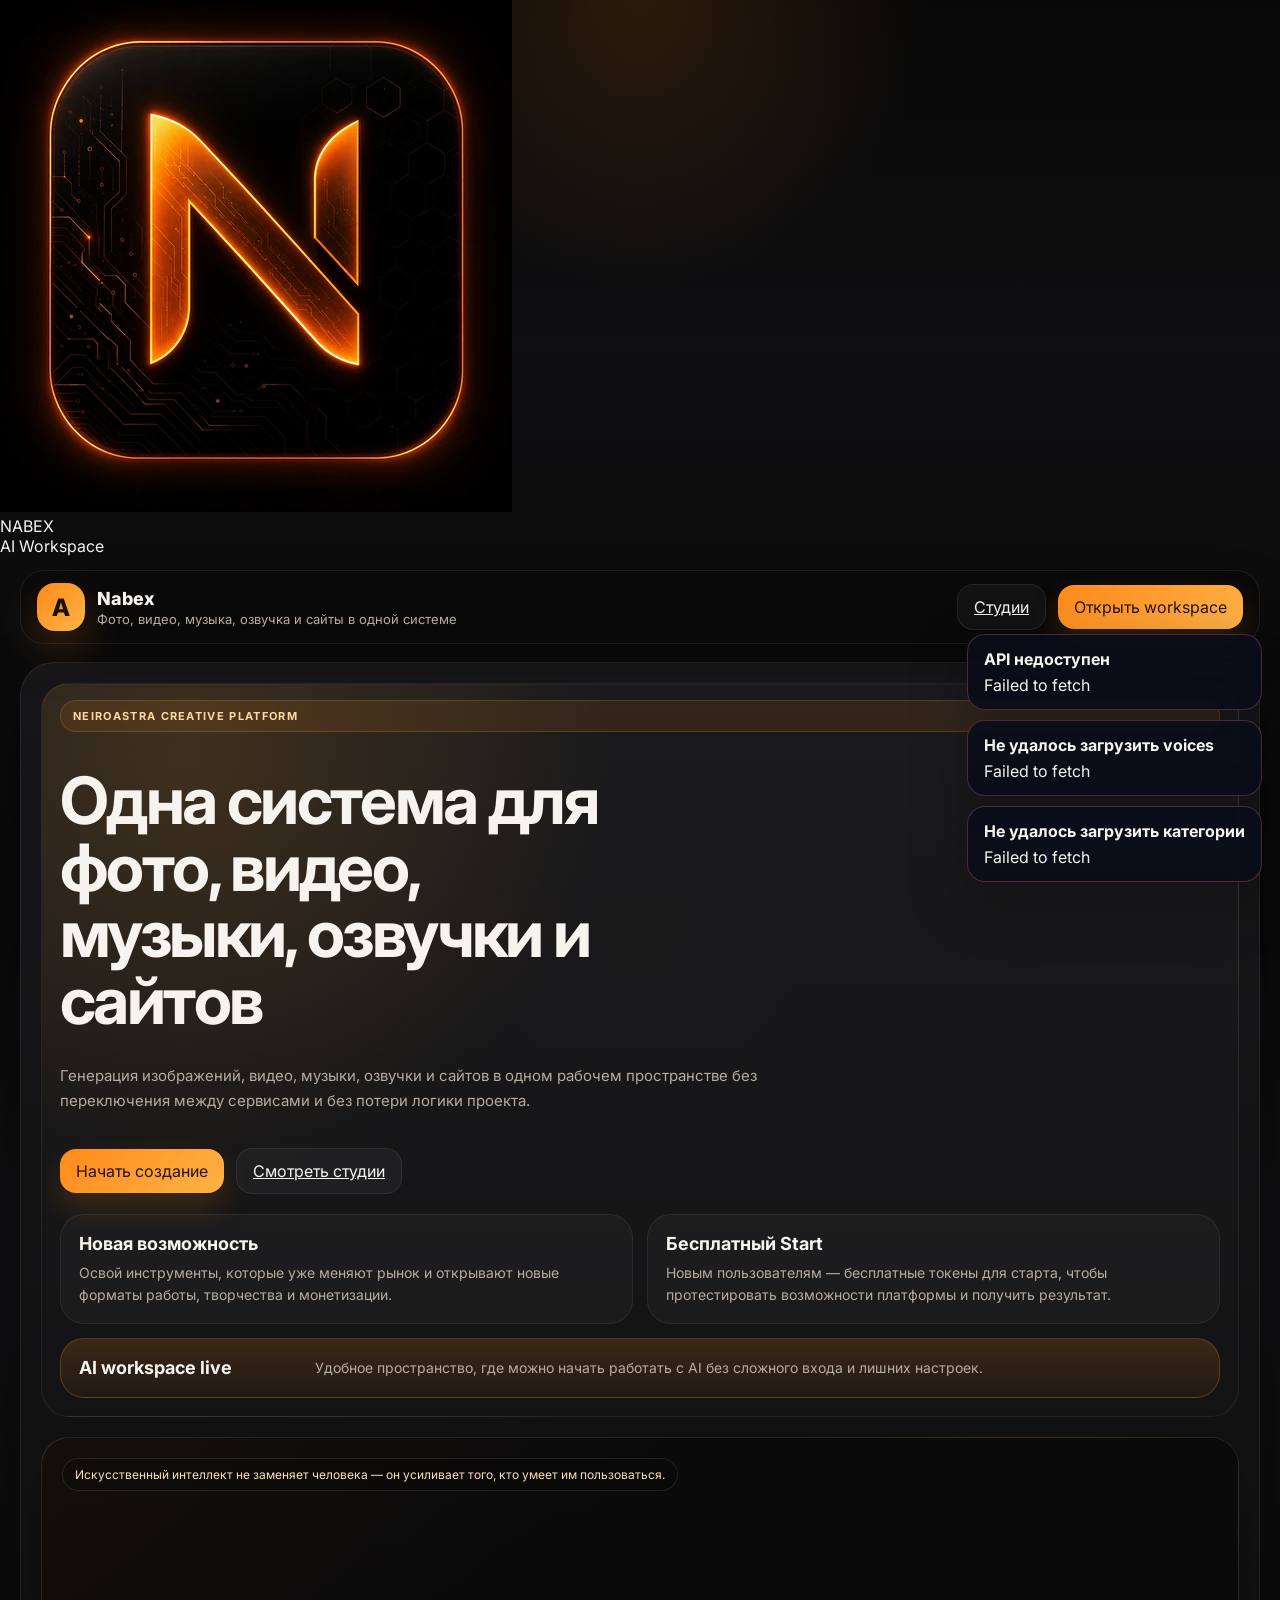
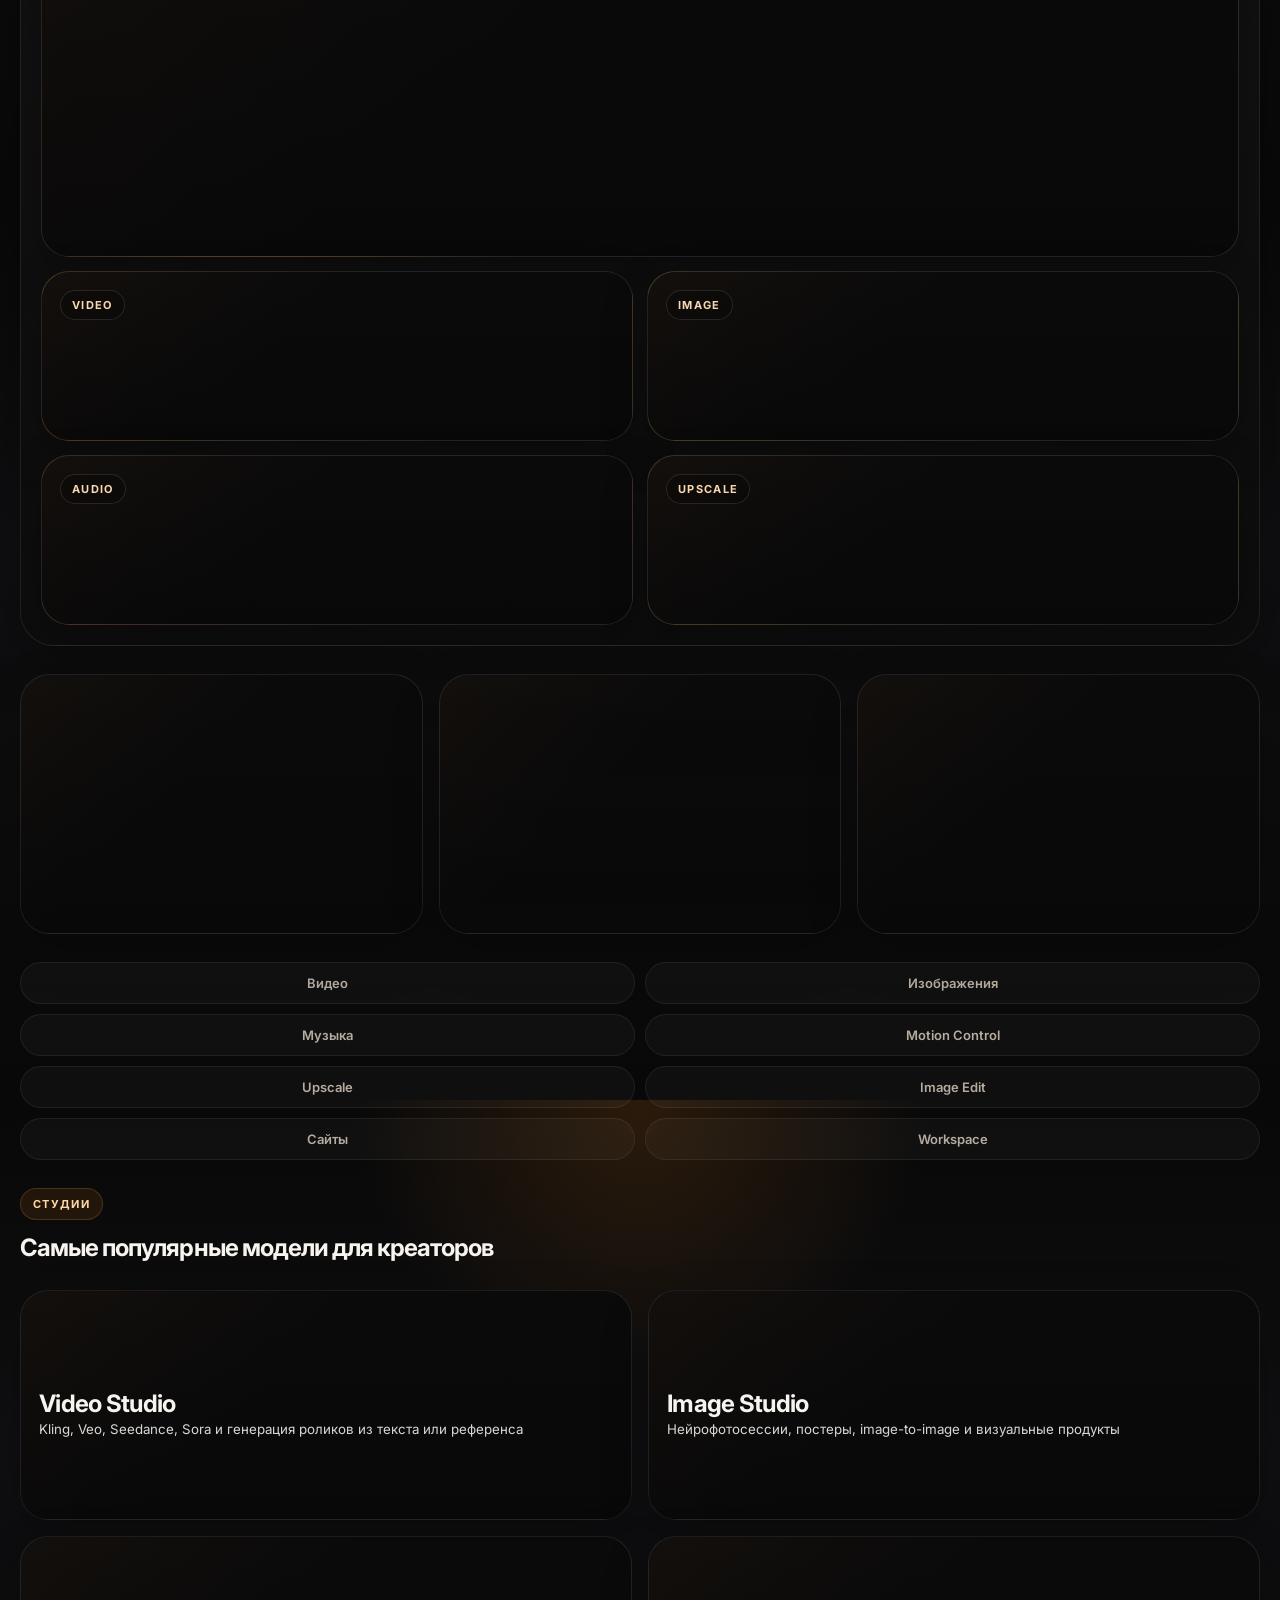
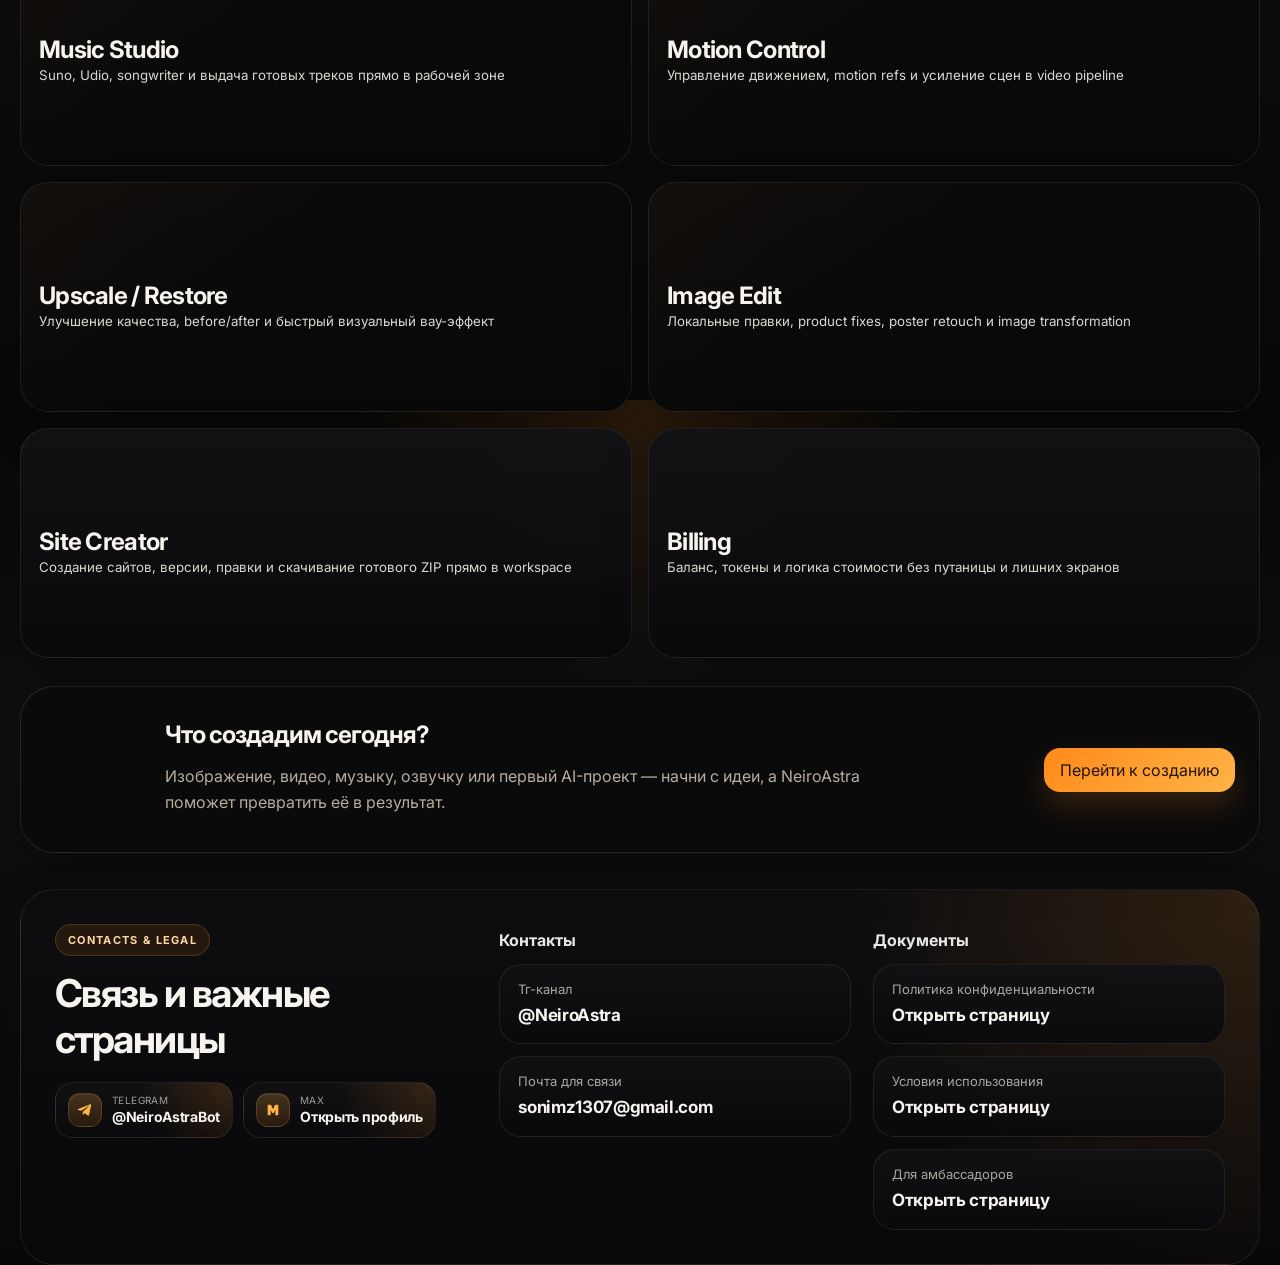
==== commit d4200b7d: "Update index.html" ====
--- a/web_workspace_frontend/index.html
+++ b/web_workspace_frontend/index.html
@@ -9,8 +9,31 @@
   <link rel="preconnect" href="https://fonts.gstatic.com" crossorigin>
   <link href="https://fonts.googleapis.com/css2?family=Inter:wght@400;500;600;700;800&display=swap" rel="stylesheet">
   <link rel="stylesheet" href="./styles.css" />
+  <script>
+    (function () {
+      try {
+        if (window.matchMedia && window.matchMedia('(max-width: 900px)').matches) {
+          document.documentElement.classList.add('mobile-device-boot');
+          if (sessionStorage.getItem('nabex:mobileSplashSeen') === '1') {
+            document.documentElement.classList.add('mobile-splash-seen');
+          }
+        }
+      } catch (_) {}
+    })();
+  </script>
 </head>
 <body class="showcase-view">
+  <div id="mobileSplashScreen" class="mobile-splash-screen" aria-hidden="true">
+    <div class="mobile-splash-glow"></div>
+    <div class="mobile-splash-card">
+      <picture>
+        <source srcset="./nabex-splash-logo.webp" type="image/webp" />
+        <img class="mobile-splash-logo" src="./favicon.png" alt="Nabex" decoding="async" />
+      </picture>
+      <div class="mobile-splash-title">NABEX</div>
+      <div class="mobile-splash-subtitle">AI Workspace</div>
+    </div>
+  </div>
   <header class="site-topbar">
     <div class="site-topbar__brand">
       <div class="site-mark">A</div>
@@ -279,7 +302,6 @@
             <span id="mobileStudioSubtitle">Workspace</span>
           </div>
           <button id="mobileTopBalance" class="mobile-balance-pill" type="button" data-action="mobile-auth-entry" aria-label="Баланс">Войти</button>
-          <button class="mobile-icon-btn" type="button" data-action="mobile-open-settings" aria-label="Настройки">⚙</button>
         </header>
 
         <div id="mobileNavBackdrop" class="mobile-overlay-backdrop" data-action="mobile-close-overlays"></div>
@@ -302,7 +324,7 @@
 
         <nav class="mobile-bottom-bar" aria-label="Быстрые действия">
           <button class="mobile-bottom-item active" type="button" data-action="mobile-show-create">
-            <span id="mobileCreateIcon">✦</span><strong id="mobileCreateLabel">Создать</strong>
+            <span id="mobileCreateIcon">✦</span><strong id="mobileCreateLabel">— ток.</strong>
           </button>
           <button class="mobile-bottom-item" type="button" data-action="mobile-show-result">
             <span>▣</span><strong>Результат</strong>
--- a/web_workspace_frontend/styles.css
+++ b/web_workspace_frontend/styles.css
@@ -4729,6 +4729,11 @@
   display: none;
 }
 
+.mobile-settings-save-card,
+.mobile-balance-pill {
+  display: none;
+}
+
 @media (max-width: 900px) {
   body.workspace-view {
     background:
@@ -4764,7 +4769,7 @@
     z-index: 1600;
     height: 66px;
     display: grid;
-    grid-template-columns: 46px minmax(0, 1fr) 46px 46px;
+    grid-template-columns: 46px minmax(0, 1fr) auto 46px;
     align-items: center;
     gap: 8px;
     padding: max(10px, env(safe-area-inset-top)) 12px 10px;
@@ -4787,6 +4792,31 @@
     background: linear-gradient(180deg, rgba(255,255,255,0.08), rgba(255,255,255,0.035));
     font-size: 22px;
     line-height: 1;
+  }
+
+  body.workspace-view .mobile-balance-pill {
+    display: inline-flex;
+    align-items: center;
+    justify-content: center;
+    min-width: 72px;
+    max-width: 96px;
+    height: 42px;
+    padding: 0 10px;
+    border-radius: 16px;
+    border: 1px solid rgba(255,179,71,0.24);
+    background: linear-gradient(135deg, rgba(255,138,26,0.24), rgba(255,194,56,0.12));
+    color: #fff6ec;
+    font-size: 12px;
+    font-weight: 800;
+    white-space: nowrap;
+    overflow: hidden;
+    text-overflow: ellipsis;
+  }
+
+  body.workspace-view .mobile-balance-pill.is-guest {
+    min-width: 64px;
+    color: #1d130b;
+    background: linear-gradient(135deg, #ffc36d, #ff8a1a);
   }
 
   body.workspace-view .mobile-appbar__title {
@@ -4942,33 +4972,25 @@
   }
 
   body.workspace-view .workspace-prompt-card {
-    position: sticky;
-    bottom: 82px;
-    z-index: 120;
+    position: static !important;
+    bottom: auto !important;
+    z-index: auto !important;
     margin: 12px 0 14px;
     padding: 12px !important;
     border-color: rgba(255,179,71,0.16) !important;
-    background: rgba(17,15,13,0.96) !important;
-    box-shadow: 0 -14px 38px rgba(0,0,0,0.32) !important;
-    backdrop-filter: blur(14px);
+    background: rgba(17,15,13,0.94) !important;
+    box-shadow: 0 14px 34px rgba(0,0,0,0.24) !important;
+    backdrop-filter: none;
   }
 
   body.workspace-view .workspace-prompt-card::before {
-    content: 'Промпт';
+    display: none !important;
+    content: none !important;
+  }
+
+  body.workspace-view .workspace-prompt-head .label {
     display: inline-flex;
-    align-items: center;
-    min-height: 32px;
-    padding: 0 12px;
-    margin-bottom: 10px;
-    border-radius: 999px;
-    color: #1d130b;
-    background: linear-gradient(135deg, #ffbf6a, #ff8a1a);
-    font-weight: 800;
-    font-size: 12px;
-  }
-
-  body.workspace-view .workspace-prompt-head .label {
-    display: none;
+    color: rgba(255,244,231,0.86);
   }
 
   body.workspace-view .workspace-prompt-counter {
@@ -5077,9 +5099,12 @@
   }
 
   body.workspace-view .mobile-bottom-item strong {
+    max-width: 100%;
     font-size: 10px;
-    font-weight: 700;
+    font-weight: 800;
     white-space: nowrap;
+    overflow: hidden;
+    text-overflow: ellipsis;
   }
 
   body.workspace-view .mobile-bottom-item.active,
@@ -5236,9 +5261,9 @@
     bottom: 0;
     z-index: 1690;
     display: flex !important;
-    max-height: min(82dvh, 720px);
-    min-height: 280px !important;
-    padding: 16px 14px calc(92px + env(safe-area-inset-bottom)) !important;
+    max-height: min(78dvh, 700px);
+    min-height: 0 !important;
+    padding: 16px 14px calc(18px + env(safe-area-inset-bottom)) !important;
     border-radius: 28px 28px 0 0 !important;
     transform: translateY(108%);
     transition: transform .24s ease;
@@ -5315,6 +5340,18 @@
     border-radius: 18px;
   }
 
+  body.workspace-view.mobile-sheet-open .mobile-bottom-bar {
+    display: none;
+  }
+
+  body.workspace-view .inspector .studio-run-card {
+    display: none !important;
+  }
+
+  body.workspace-view .inspector .mobile-settings-save-card {
+    display: block !important;
+  }
+
   body.workspace-view .selector-stack {
     gap: 10px;
   }
@@ -5328,7 +5365,7 @@
 
 @media (max-width: 420px) {
   body.workspace-view .mobile-appbar {
-    grid-template-columns: 42px minmax(0, 1fr) 42px 42px;
+    grid-template-columns: 42px minmax(0, 1fr) auto 42px;
     gap: 6px;
     padding-left: 10px;
     padding-right: 10px;
@@ -5340,6 +5377,15 @@
     border-radius: 14px;
   }
 
+  body.workspace-view .mobile-balance-pill {
+    min-width: 62px;
+    max-width: 82px;
+    height: 40px;
+    border-radius: 14px;
+    padding: 0 8px;
+    font-size: 11px;
+  }
+
   body.workspace-view .mobile-appbar__title strong {
     font-size: 15px;
   }
